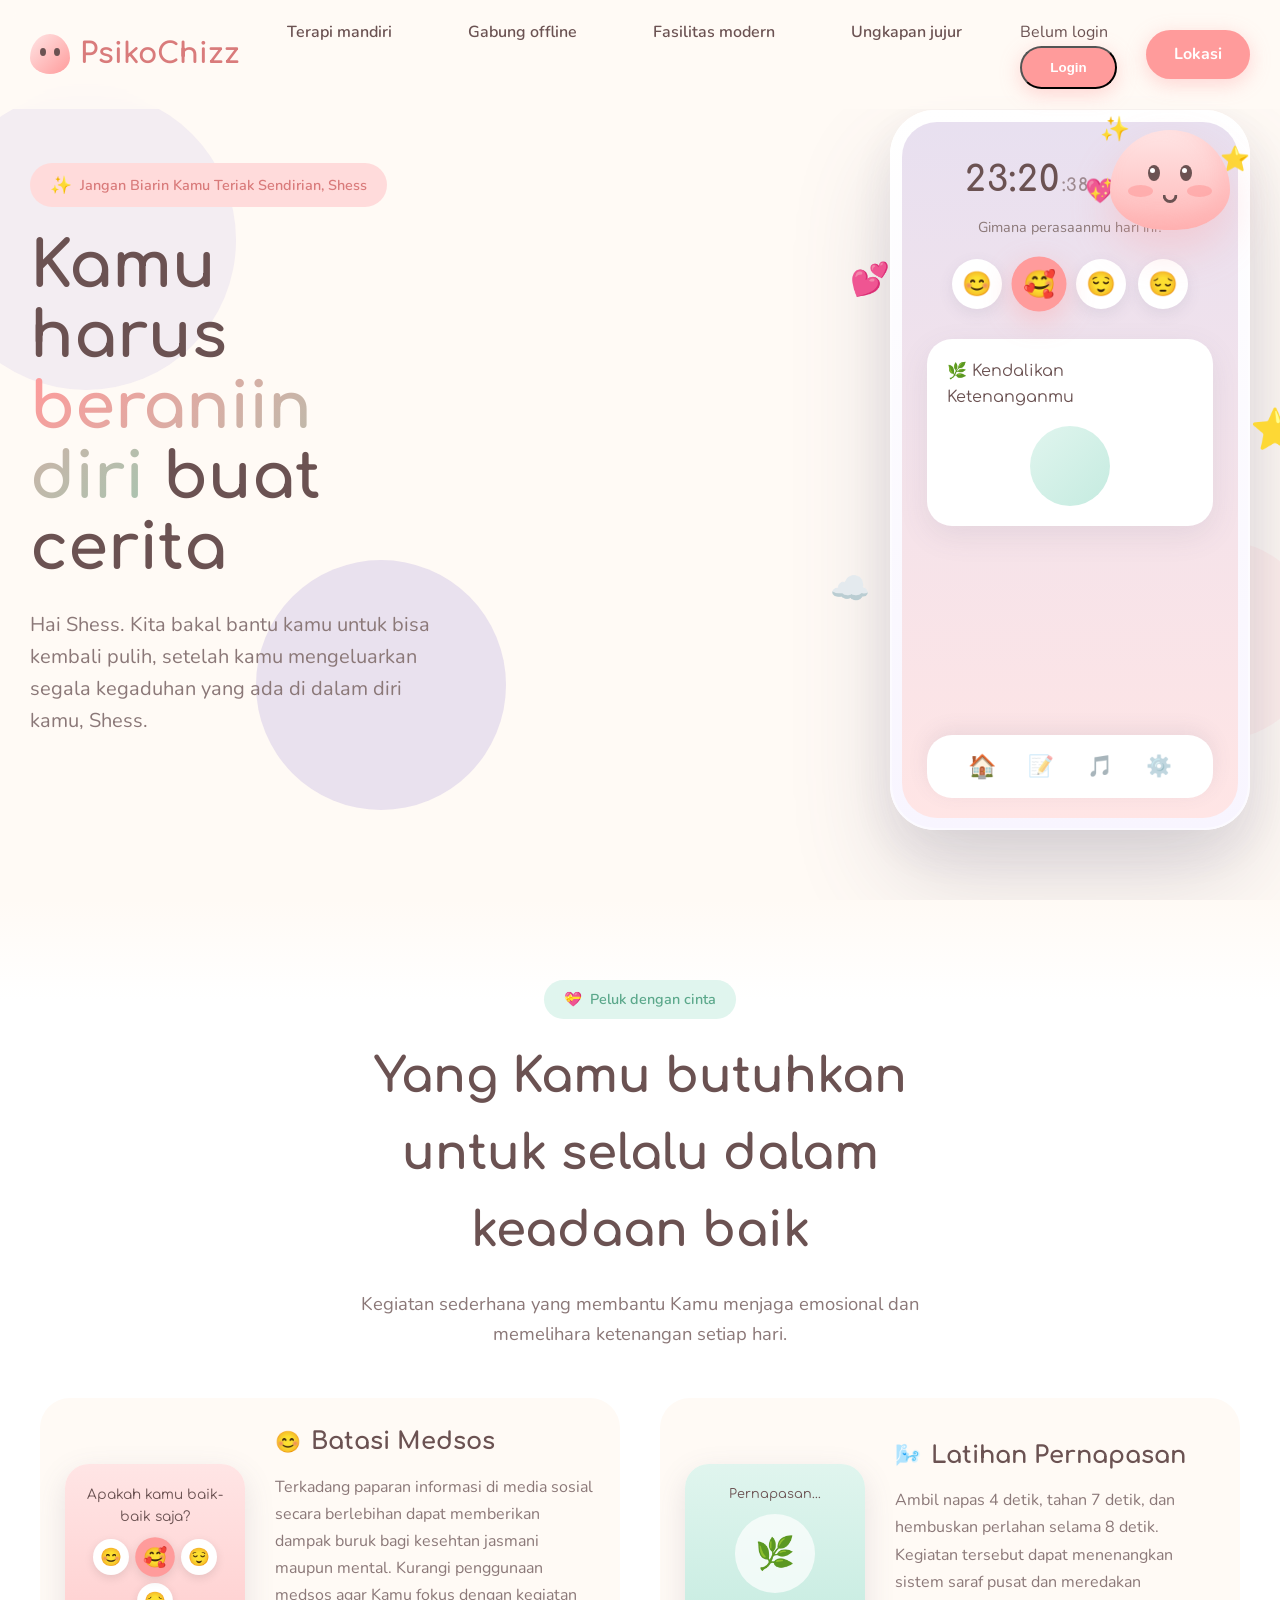
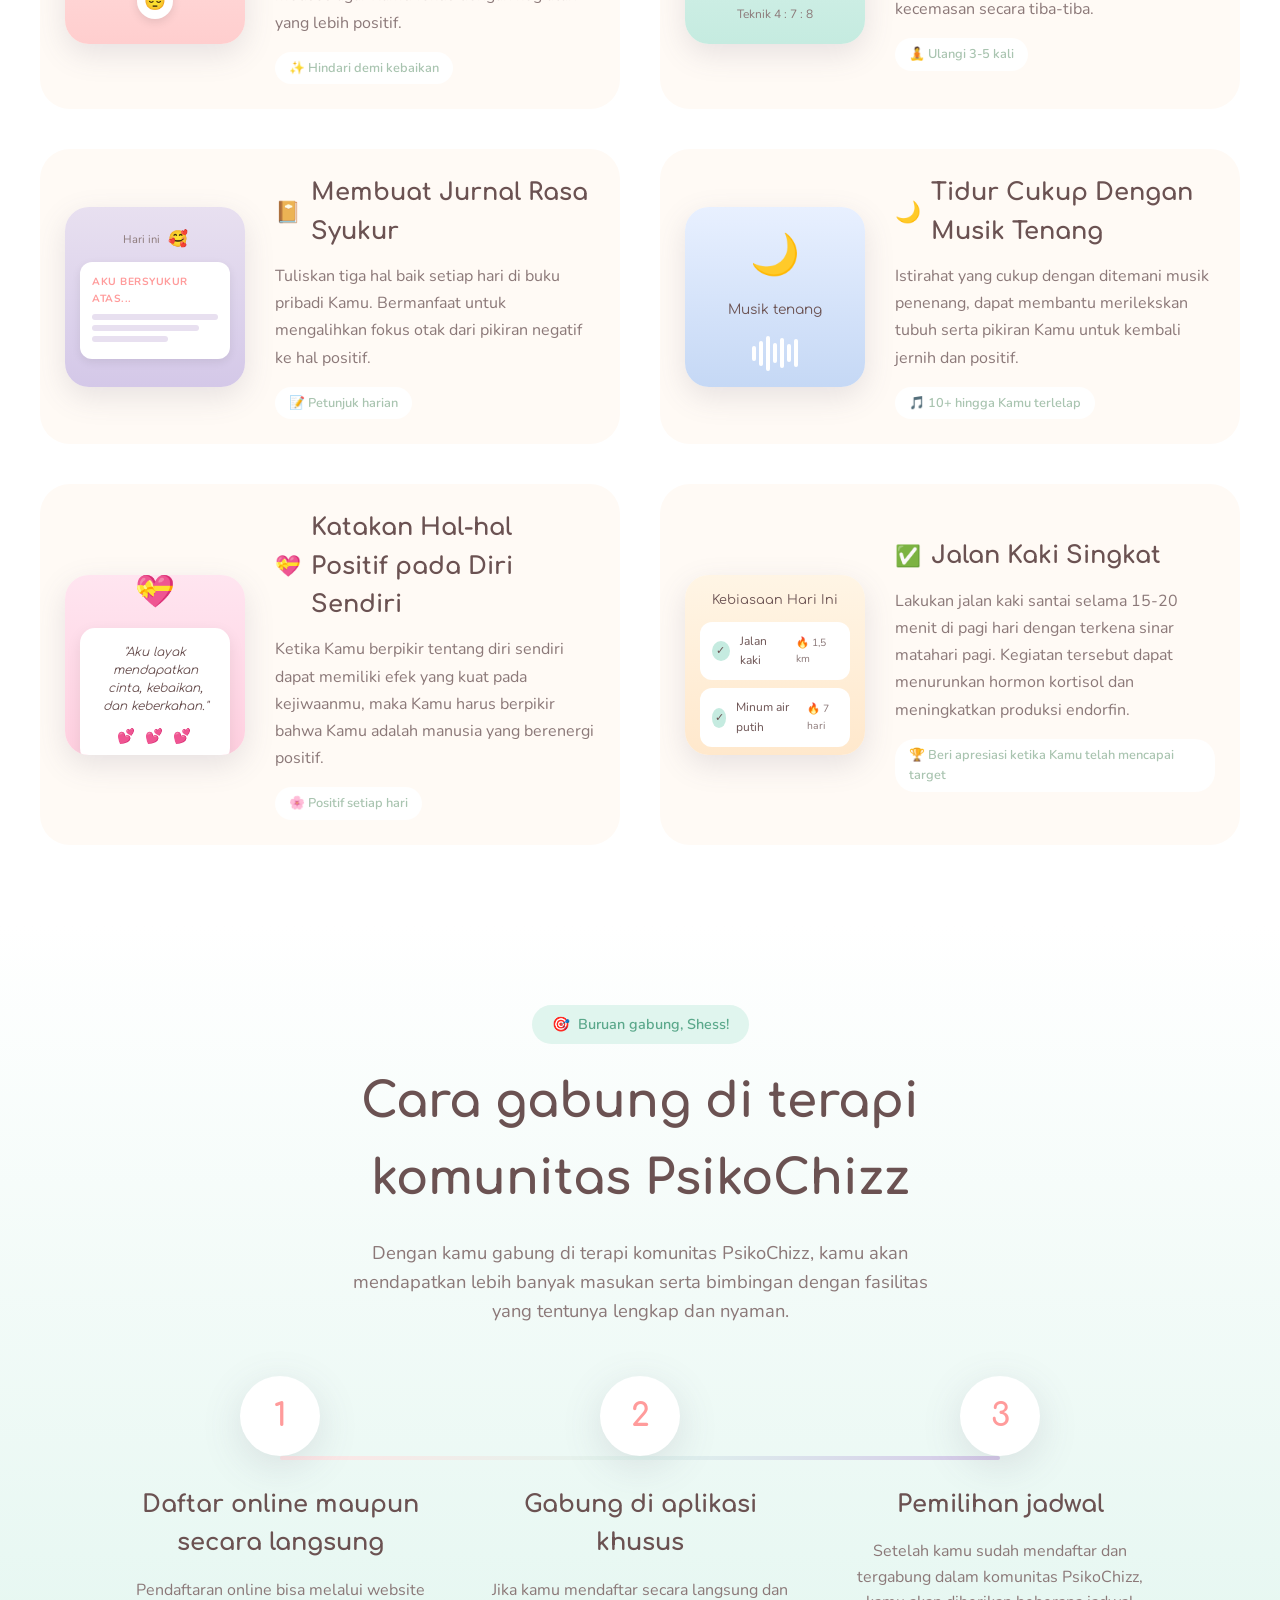
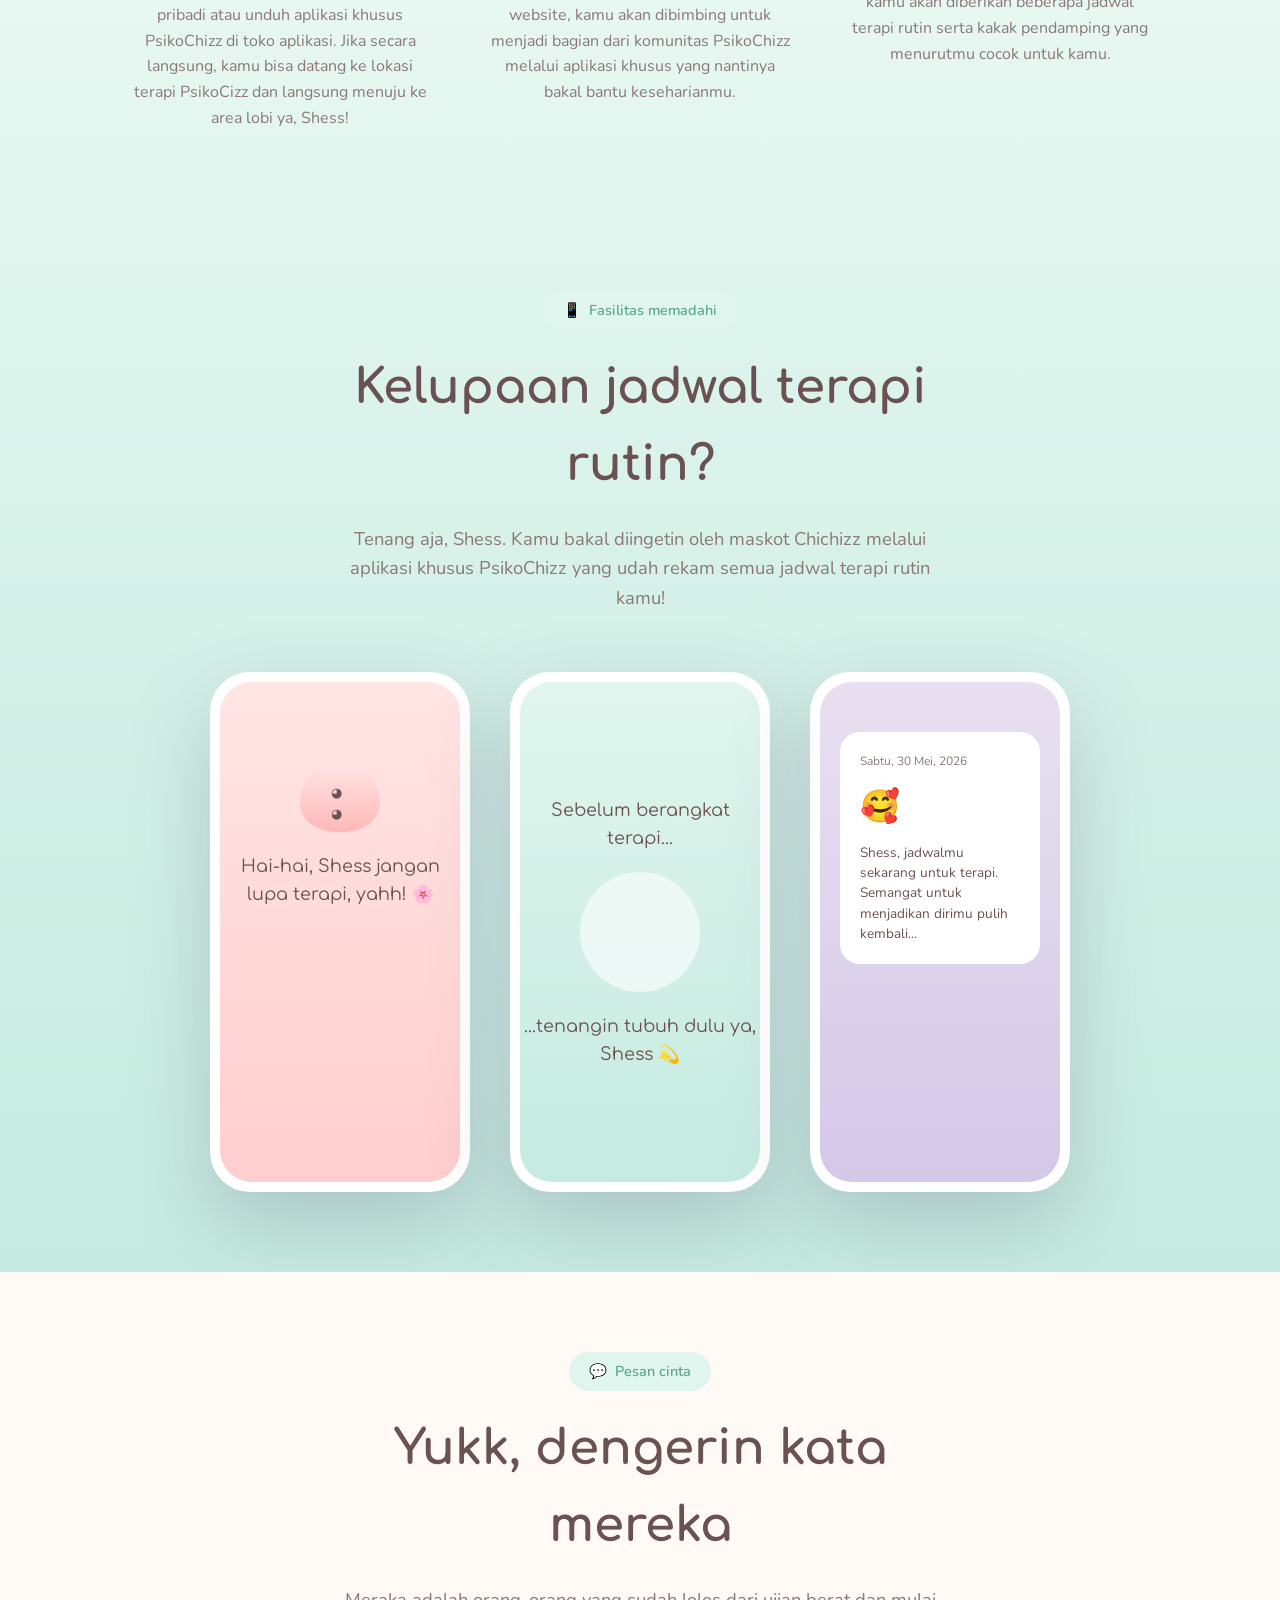
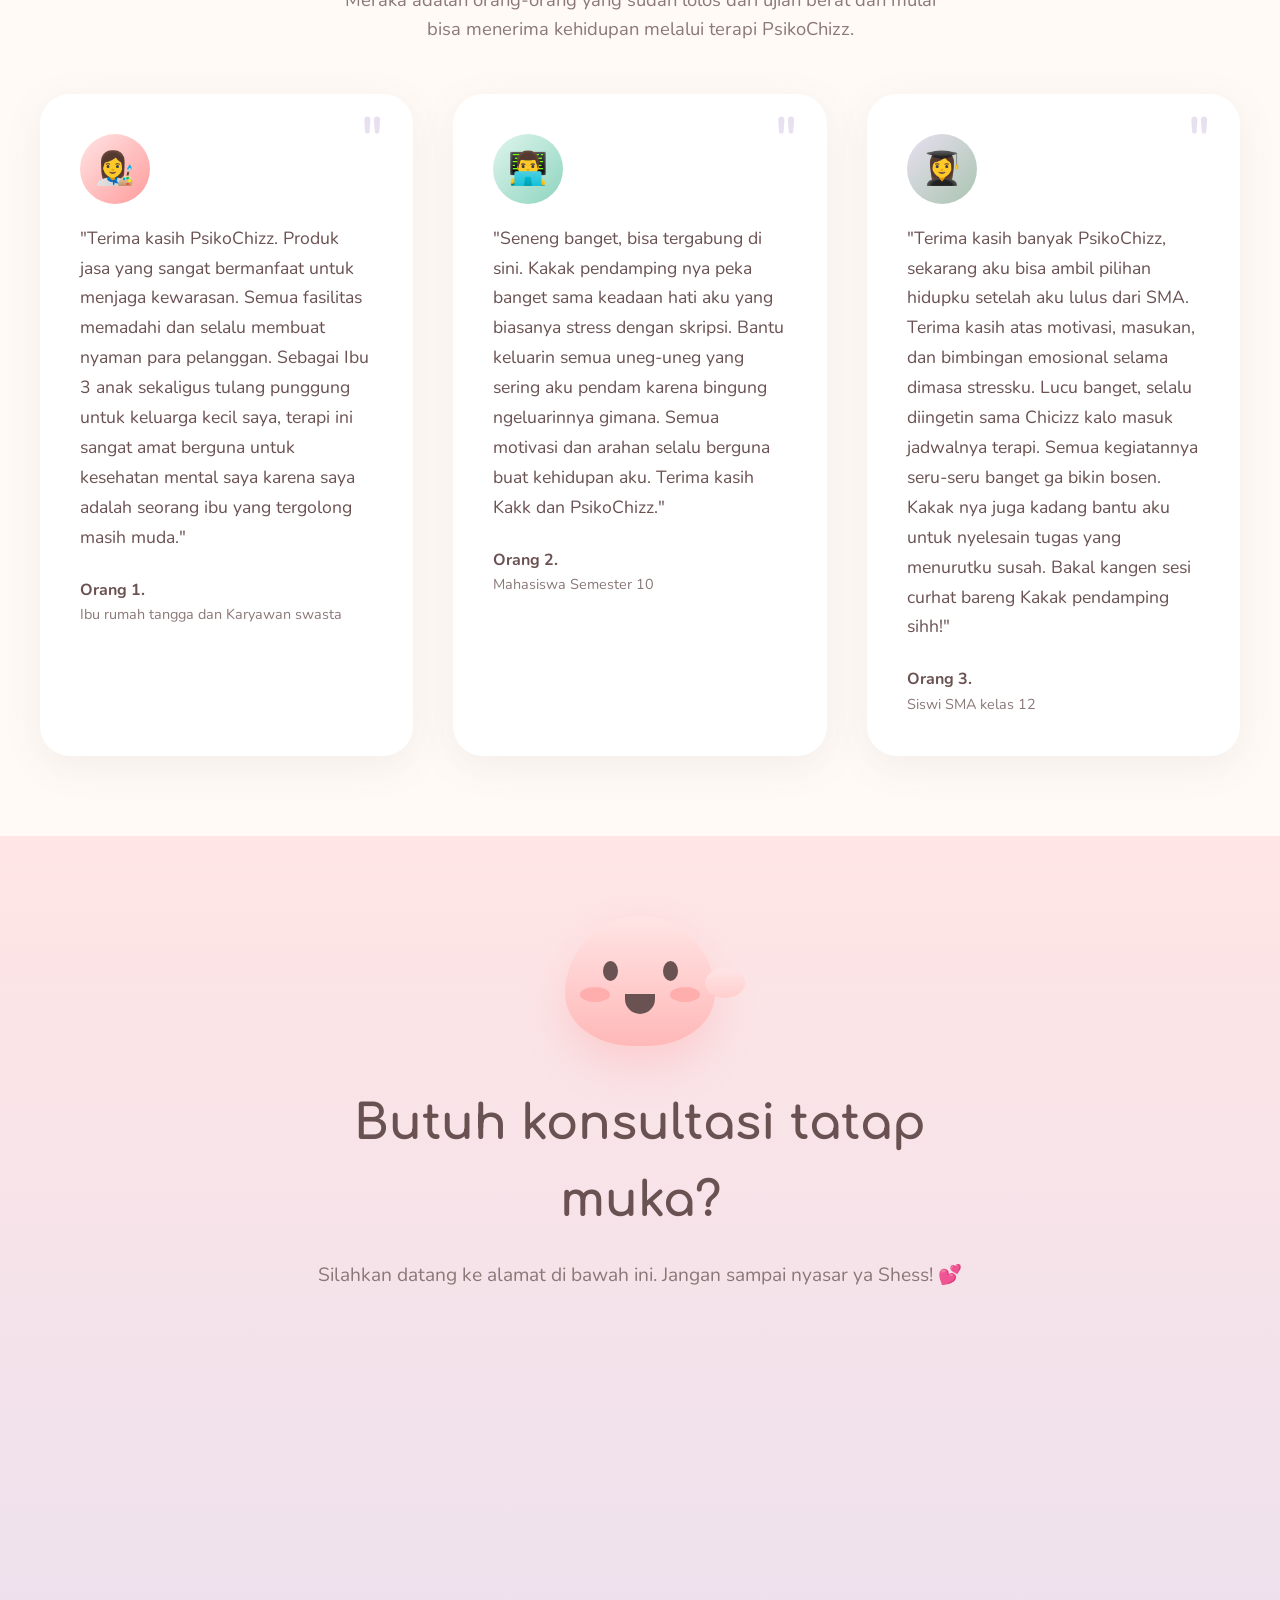
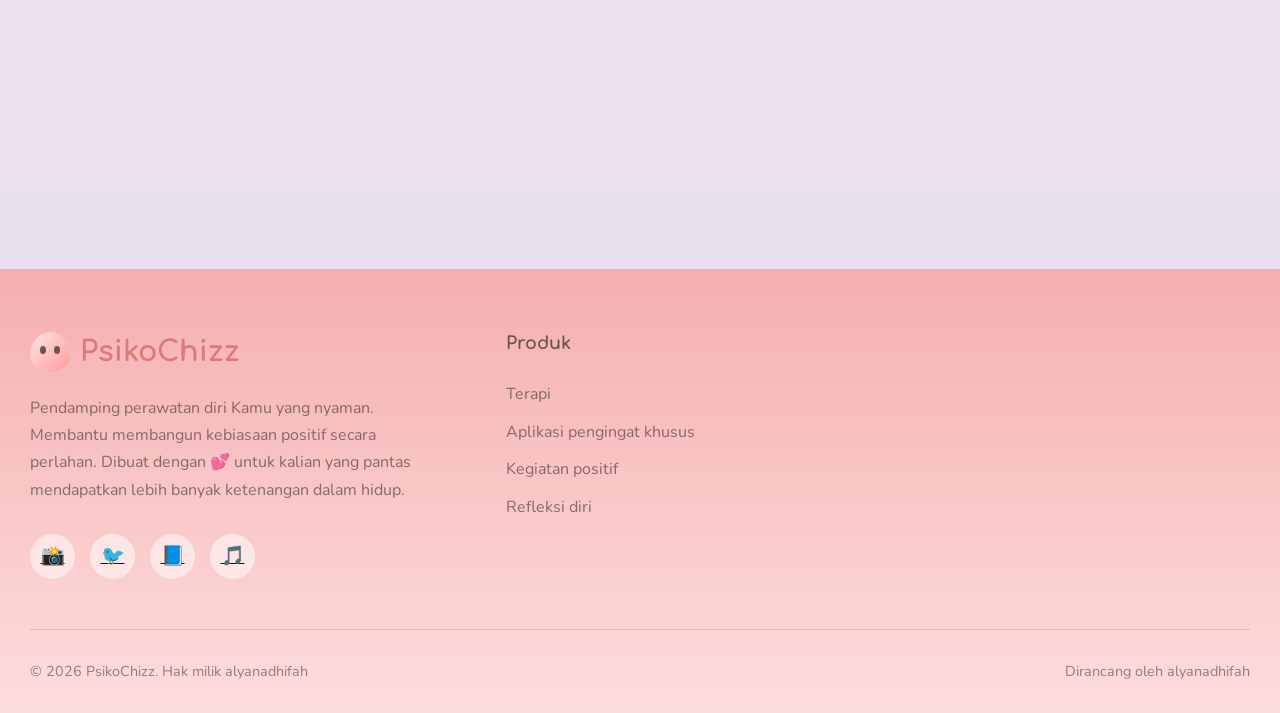
==== index.html @ 6734683c "Update index.html" ====
<!DOCTYPE html>
<html lang="id">
<head>
    <meta charset="UTF-8">
    <meta name="viewport" content="width=device-width, initial-scale=1.0">
    <title>PsikoChizz - Kontrol Stress Kamu Sekarang</title>
    <link rel="preconnect" href="https://fonts.googleapis.com">
    <link rel="preconnect" href="https://fonts.gstatic.com" crossorigin>
    <link href="https://fonts.googleapis.com/css2?family=Nunito:wght@400;600;700;800&family=Comfortaa:wght@500;700&display=swap" rel="stylesheet">
    <link rel="stylesheet" href="tooplate-mochi-space.css">
<!--

Tooplate 2159 Mochi Space

https://www.tooplate.com/view/2159-mochi-space

Free HTML CSS Template

-->
</head>
<body>
    <!-- Floating Background Shapes -->
    <div class="floating-shapes">
        <div class="shape shape-1"></div>
        <div class="shape shape-2"></div>
        <div class="shape shape-3"></div>
        <div class="shape shape-4"></div>
    </div>

    <!-- Navigation -->
    <nav id="navbar">
        <div class="nav-container">
            <a href="#" class="logo">
                <div class="logo-blob"></div>
                PsikoChizz
            </a>
            <ul class="nav-links">
                <li><a href="#features">Terapi mandiri</a></li>
                <li><a href="#how-it-works">Gabung offline</a></li>
                <li><a href="#preview">Fasilitas modern</a></li>
                <li><a href="#testimonials">Ungkapan jujur</a></li>
                <li>
                    <p id="userInfoDesktop">Belum login</p>
                    <div id="authAreaDesktop">
                        <button onclick="goLogin()" class="nav-cta">Login</button>
                    </div>
                </li>
            </ul>
            <a href="#download" class="nav-cta">Lokasi</a>
            <div class="mobile-menu-btn" id="mobileMenuBtn">
                <span></span>
                <span></span>
                <span></span>
            </div>
        </div>
    </nav>

    <!-- Mobile Menu Overlay -->
    <div class="mobile-menu-overlay" id="mobileOverlay"></div>

    <!-- Mobile Menu Panel -->
    <div class="mobile-menu" id="mobileMenu">
        <ul class="mobile-menu-links">
            <li><a href="#features">Terapi mandiri</a></li>
            <li><a href="#how-it-works">Gabung offline</a></li>
            <li><a href="#preview">Fasilitas modern</a></li>
            <li><a href="#testimonials">Ungkapan jujur</a></li>
            <li>
                <p id="userInfoMobile">Belum login</p>
                <div id="authAreaMobile">
                    <button onclick="goLogin()" class="nav-cta">Login</button>
                </div>
            </li>
        </ul>
        <a href="#download" class="mobile-menu-cta">Lokasi</a>
    </div>

    <!-- Hero Section -->
    <section class="hero">
        <div class="hero-content">
            <div class="hero-text">
                <div class="hero-badge">
                    <span class="sparkle">✨</span>
                    Jangan Biarin Kamu Teriak Sendirian, Shess
                </div>
                <h1>Kamu harus <span>beraniin diri</span> buat cerita</h1>
                <p>Hai Shess. Kita bakal bantu kamu untuk bisa kembali pulih, setelah kamu mengeluarkan segala kegaduhan yang ada di dalam diri kamu, Shess.</p>
                
                 </div>
            </div>
            <div class="hero-visual">
                <!-- Mochi Mascot -->
                <div class="mochi mochi-main">
                    <span class="mochi-sparkle">✨</span>
                    <span class="mochi-sparkle">⭐</span>
                    <span class="mochi-sparkle">💖</span>
                    <div class="mochi-body">
                        <div class="mochi-face">
                            <div class="mochi-eye"></div>
                            <div class="mochi-eye"></div>
                        </div>
                        <div class="mochi-blush left"></div>
                        <div class="mochi-blush right"></div>
                        <div class="mochi-mouth"></div>
                    </div>
                </div>

                <!-- Phone Mockup -->
                <div class="phone-mockup">
                    <div class="phone-screen">
                        <div class="phone-content">
                            <div class="phone-clock-wrapper">
                                <div class="phone-clock" id="phoneClock">
                                    <span class="clock-time">00:00</span><span class="clock-seconds">:00</span>
                                    <span class="clock-ampm"></span>
                                </div>
                                <button class="clock-toggle" id="clockToggle">24h</button>
                            </div>
                            <div class="phone-mood-label">Gimana perasaanmu hari ini?</div>
                            <div class="phone-moods">
                                <div class="mood-btn">😊</div>
                                <div class="mood-btn active">🥰</div>
                                <div class="mood-btn">😌</div>
                                <div class="mood-btn">😔</div>
                            </div>
                            <div class="phone-card">
                                <div class="phone-card-title">🌿 Kendalikan Ketenanganmu</div>
                                <div class="breathing-circle"></div>
                            </div>
                        </div>
                        <div class="phone-nav">
                            <div class="phone-nav-item active">🏠</div>
                            <div class="phone-nav-item">📝</div>
                            <div class="phone-nav-item">🎵</div>
                            <div class="phone-nav-item">⚙️</div>
                        </div>
                    </div>
                </div>

                <!-- Floating Elements -->
                <div class="float-element float-heart">💕</div>
                <div class="float-element float-star">⭐</div>
                <div class="float-element float-cloud">☁️</div>
            </div>
        </div>
    </section>

    <!-- Features Section -->
    <section class="features" id="features">
        <div class="section-header reveal">
            <div class="section-badge">
                <span>💝</span> Peluk dengan cinta
            </div>
            <h2>Yang Kamu butuhkan untuk selalu dalam keadaan baik</h2>
            <p>Kegiatan sederhana yang membantu Kamu menjaga emosional dan memelihara ketenangan setiap hari.</p>
        </div>
        <div class="features-grid">
            <div class="feature-card reveal">
                <div class="feature-image">
                    <div class="feature-image-inner">
                        <div class="feature-screenshot mood-screenshot">
                            <div class="mood-screenshot-title">Apakah kamu baik-baik saja?</div>
                            <div class="mood-screenshot-emojis">
                                <div class="mood-screenshot-emoji">😊</div>
                                <div class="mood-screenshot-emoji selected">🥰</div>
                                <div class="mood-screenshot-emoji">😌</div>
                                <div class="mood-screenshot-emoji">😔</div>
                            </div>
                            <div class="mood-screenshot-chart">
                                <div class="mood-bar" style="height: 60%;"></div>
                                <div class="mood-bar" style="height: 80%;"></div>
                                <div class="mood-bar" style="height: 45%;"></div>
                                <div class="mood-bar" style="height: 90%;"></div>
                                <div class="mood-bar" style="height: 70%;"></div>
                                <div class="mood-bar" style="height: 85%;"></div>
                                <div class="mood-bar" style="height: 95%;"></div>
                            </div>
                        </div>
                    </div>
                </div>
                <div class="feature-content">
                    <h3><span>😊</span> Batasi Medsos</h3>
                    <p>Terkadang paparan informasi di media sosial secara berlebihan dapat memberikan dampak buruk bagi kesehtan jasmani maupun mental. Kurangi penggunaan medsos agar Kamu fokus dengan kegiatan yang lebih positif.</p>
                    <span class="feature-tag">✨ Hindari demi kebaikan</span>
                </div>
            </div>
            <div class="feature-card reveal">
                <div class="feature-image">
                    <div class="feature-image-inner">
                        <div class="feature-screenshot breathing-screenshot">
                            <div class="breathing-screenshot-text">Pernapasan...</div>
                            <div class="breathing-screenshot-circle"></div>
                            <div class="breathing-screenshot-timer">Teknik 4 : 7 : 8</div>
                        </div>
                    </div>
                </div>
                <div class="feature-content">
                    <h3><span>🌬️</span> Latihan Pernapasan</h3>
                    <p>Ambil napas 4 detik, tahan 7 detik, dan hembuskan perlahan selama 8 detik. Kegiatan tersebut dapat menenangkan sistem saraf pusat dan meredakan kecemasan secara tiba-tiba.</p>
                    <span class="feature-tag">🧘 Ulangi 3-5 kali</span>
                </div>
            </div>
            <div class="feature-card reveal">
                <div class="feature-image">
                    <div class="feature-image-inner">
                        <div class="feature-screenshot journal-screenshot">
                            <div class="journal-screenshot-header">
                                <div class="journal-screenshot-date">Hari ini</div>
                                <div class="journal-screenshot-mood">🥰</div>
                            </div>
                            <div class="journal-screenshot-card">
                                <div class="journal-screenshot-label">Aku bersyukur atas...</div>
                                <div class="journal-screenshot-line"></div>
                                <div class="journal-screenshot-line"></div>
                                <div class="journal-screenshot-line"></div>
                            </div>
                        </div>
                    </div>
                </div>
                <div class="feature-content">
                    <h3><span>📔</span> Membuat Jurnal Rasa Syukur</h3>
                    <p>Tuliskan tiga hal baik setiap hari di buku pribadi Kamu. Bermanfaat untuk mengalihkan fokus otak dari pikiran negatif ke hal positif.</p>
                    <span class="feature-tag">📝 Petunjuk harian</span>
                </div>
            </div>
            <div class="feature-card reveal">
                <div class="feature-image">
                    <div class="feature-image-inner">
                        <div class="feature-screenshot sleep-screenshot">
                            <div class="sleep-screenshot-icon">🌙</div>
                            <div class="sleep-screenshot-title">Musik tenang</div>
                            <div class="sleep-screenshot-waves">
                                <div class="sleep-wave"></div>
                                <div class="sleep-wave"></div>
                                <div class="sleep-wave"></div>
                                <div class="sleep-wave"></div>
                                <div class="sleep-wave"></div>
                                <div class="sleep-wave"></div>
                                <div class="sleep-wave"></div>
                            </div>
                        </div>
                    </div>
                </div>
                <div class="feature-content">
                    <h3><span>🌙</span> Tidur Cukup Dengan Musik Tenang</h3>
                    <p>Istirahat yang cukup dengan ditemani musik penenang, dapat membantu merilekskan tubuh serta pikiran Kamu untuk kembali jernih dan positif.</p>
                    <span class="feature-tag">🎵 10+ hingga Kamu terlelap</span>
                </div>
            </div>
            <div class="feature-card reveal">
                <div class="feature-image">
                    <div class="feature-image-inner">
                        <div class="feature-screenshot affirmations-screenshot">
                            <div class="affirmations-icon">💝</div>
                            <div class="affirmations-card">
                                <div class="affirmations-text">"Aku layak mendapatkan cinta, kebaikan, dan keberkahan."</div>
                                <div class="affirmations-hearts">💕 💕 💕</div>
                            </div>
                        </div>
                    </div>
                </div>
                <div class="feature-content">
                    <h3><span>💝</span> Katakan Hal-hal Positif pada Diri Sendiri</h3>
                    <p>Ketika Kamu berpikir tentang diri sendiri dapat memiliki efek yang kuat pada kejiwaanmu, maka Kamu harus berpikir bahwa Kamu adalah manusia yang berenergi positif.</p>
                    <span class="feature-tag">🌸 Positif setiap hari</span>
                </div>
            </div>
            <div class="feature-card reveal">
                <div class="feature-image">
                    <div class="feature-image-inner">
                        <div class="feature-screenshot habits-screenshot">
                            <div class="habits-title">Kebiasaan Hari Ini</div>
                            <div class="habits-list">
                                <div class="habit-item">
                                    <div class="habit-check done">✓</div>
                                    <span>Jalan kaki</span>
                                    <span class="habit-streak">🔥 1,5 km</span>
                                </div>
                                <div class="habit-item">
                                    <div class="habit-check done">✓</div>
                                    <span>Minum air putih</span>
                                    <span class="habit-streak">🔥 7 hari</span>
                                </div>
                                <div class="habit-item">
                                    <div class="habit-check pending">○</div>
                                    <span>Baca buku 10 menit</span>
                                    <span class="habit-streak">🔥 3 hari</span>
                                </div>
                            </div>
                        </div>
                    </div>
                </div>
                <div class="feature-content">
                    <h3><span>✅</span> Jalan Kaki Singkat</h3>
                    <p>Lakukan jalan kaki santai selama 15-20 menit di pagi hari dengan terkena sinar matahari pagi. Kegiatan tersebut dapat menurunkan hormon kortisol dan meningkatkan produksi endorfin.</p>
                    <span class="feature-tag">🏆 Beri apresiasi ketika Kamu telah mencapai target</span>
                </div>
            </div>
        </div>
    </section>

    <!-- How It Works -->
    <section class="how-it-works" id="how-it-works">
        <div class="section-header reveal">
            <div class="section-badge">
                <span>🎯</span> Buruan gabung, Shess!
            </div>
            <h2>Cara gabung di terapi komunitas PsikoChizz</h2>
            <p>Dengan kamu gabung di terapi komunitas PsikoChizz, kamu akan mendapatkan lebih banyak masukan serta bimbingan dengan fasilitas yang tentunya lengkap dan nyaman.</p>
        </div>
        <div class="steps">
            <div class="step reveal">
                <div class="step-number">1</div>
                <h3>Daftar online maupun secara langsung</h3>
                <p>Pendaftaran online bisa melalui website pribadi atau unduh aplikasi khusus PsikoChizz di toko aplikasi. Jika secara langsung, kamu bisa datang ke lokasi terapi PsikoCizz dan langsung menuju ke area lobi ya, Shess!</p>
            </div>
            <div class="step reveal">
                <div class="step-number">2</div>
                <h3>Gabung di aplikasi khusus</h3>
                <p>Jika kamu mendaftar secara langsung dan website, kamu akan dibimbing untuk menjadi bagian dari komunitas PsikoChizz melalui aplikasi khusus yang nantinya bakal bantu keseharianmu.</p>
            </div>
            <div class="step reveal">
                <div class="step-number">3</div>
                <h3>Pemilihan jadwal</h3>
                <p>Setelah kamu sudah mendaftar dan tergabung dalam komunitas PsikoChizz, kamu akan diberikan beberapa jadwal terapi rutin serta kakak pendamping yang menurutmu cocok untuk kamu.</p>
            </div>
        </div>
    </section>

    <!-- App Preview -->
    <section class="app-preview" id="preview">
        <div class="section-header reveal">
            <div class="section-badge">
                <span>📱</span> Fasilitas memadahi
            </div>
            <h2>Kelupaan jadwal terapi rutin?</h2>
            <p>Tenang aja, Shess. Kamu bakal diingetin oleh maskot Chichizz melalui aplikasi khusus PsikoChizz yang udah rekam semua jadwal terapi rutin kamu!</p>
        </div>
        <div class="preview-screens">
            <div class="preview-phone reveal">
                <div class="preview-screen preview-screen-1">
                    <div class="preview-mini-mochi"></div>
                    <div class="preview-text">Hai-hai, Shess jangan lupa terapi, yahh! 🌸</div>
                </div>
            </div>
            <div class="preview-phone reveal">
                <div class="preview-screen preview-screen-2">
                    <div class="preview-text">Sebelum berangkat terapi...</div>
                    <div class="preview-breath-circle"></div>
                    <div class="preview-text">...tenangin tubuh dulu ya, Shess 💫</div>
                </div>
            </div>
            <div class="preview-phone reveal">
                <div class="preview-screen preview-screen-3">
                    <div class="preview-journal">
                        <div class="preview-journal-date">Sabtu, 30 Mei, 2026</div>
                        <div class="preview-journal-mood">🥰</div>
                        <div class="preview-journal-text">Shess, jadwalmu sekarang untuk terapi. Semangat untuk menjadikan dirimu pulih kembali...</div>
                    </div>
                </div>
            </div>
        </div>
    </section>

    <!-- Testimonials -->
    <section class="testimonials" id="testimonials">
        <div class="section-header reveal">
            <div class="section-badge">
                <span>💬</span> Pesan cinta
            </div>
            <h2>Yukk, dengerin kata mereka</h2>
            <p>Meraka adalah orang-orang yang sudah lolos dari ujian berat dan mulai bisa menerima kehidupan melalui terapi PsikoChizz.</p>
        </div>
        <div class="testimonials-grid">
            <div class="testimonial-card reveal">
                <div class="testimonial-avatar">👩‍🎨</div>
                <p class="testimonial-text">"Terima kasih PsikoChizz. Produk jasa yang sangat bermanfaat untuk menjaga kewarasan. Semua fasilitas memadahi dan selalu membuat nyaman para pelanggan. Sebagai Ibu 3 anak sekaligus tulang punggung untuk keluarga kecil saya, terapi ini sangat amat berguna untuk kesehatan mental saya karena saya adalah seorang ibu yang tergolong masih muda."</p>
                <div class="testimonial-author">Orang 1.</div>
                <div class="testimonial-role">Ibu rumah tangga dan Karyawan swasta</div>
            </div>
            <div class="testimonial-card reveal">
                <div class="testimonial-avatar">👨‍💻</div>
                <p class="testimonial-text">"Seneng banget, bisa tergabung di sini. Kakak pendamping nya peka banget sama keadaan hati aku yang biasanya stress dengan skripsi. Bantu keluarin semua uneg-uneg yang sering aku pendam karena bingung ngeluarinnya gimana. Semua motivasi dan arahan selalu berguna buat kehidupan aku. Terima kasih Kakk dan PsikoChizz."</p>
                <div class="testimonial-author">Orang 2.</div>
                <div class="testimonial-role">Mahasiswa Semester 10</div>
            </div>
            <div class="testimonial-card reveal">
                <div class="testimonial-avatar">👩‍🎓</div>
                <p class="testimonial-text">"Terima kasih banyak PsikoChizz, sekarang aku bisa ambil pilihan hidupku setelah aku lulus dari SMA. Terima kasih atas motivasi, masukan, dan bimbingan emosional selama dimasa stressku. Lucu banget, selalu diingetin sama Chicizz kalo masuk jadwalnya terapi. Semua kegiatannya seru-seru banget ga bikin bosen. Kakak nya juga kadang bantu aku untuk nyelesain tugas yang menurutku susah. Bakal kangen sesi curhat bareng Kakak pendamping sihh!"</p>
                <div class="testimonial-author">Orang 3.</div>
                <div class="testimonial-role">Siswi SMA kelas 12</div>
            </div>
        </div>
    </section>

    <!-- Download CTA -->
    <section class="download-cta" id="download">
        <div class="cta-content reveal">
            <div class="cta-mochi">
                <div class="cta-mochi-mouth"></div>
                <div class="cta-mochi-blush left"></div>
                <div class="cta-mochi-blush right"></div>
                <div class="cta-mochi-hand"></div>
            </div>
            <h2>Butuh konsultasi tatap muka?</h2>
            <p>Silahkan datang ke alamat di bawah ini. Jangan sampai nyasar ya Shess! 💕</p>
            <iframe src="https://www.google.com/maps/embed?pb=!1m18!1m12!1m3!1d1824.8344256056785!2d110.39566038300907!3d-7.800445038938134!2m3!1f0!2f0!3f0!3m2!1i1024!2i768!4f13.1!3m3!1m2!1s0x2e7a57669d43fe55%3A0x75fae1bb400d4da5!2sSMA%20Negeri%208%20Yogyakarta!5e0!3m2!1sen!2sid!4v1779686263954!5m2!1sen!2sid" width="600" height="450" style="border:0;" allowfullscreen="" loading="lazy" referrerpolicy="no-referrer-when-downgrade"></iframe>
                    </div>
                </a>
            </div>
        </div>
    </section>

    <!-- Footer -->
    <footer>
        <div class="footer-wrapper">
            <div class="footer-content">
                <div class="footer-brand">
                    <a href="#" class="logo">
                        <div class="logo-blob"></div>
                        PsikoChizz
                    </a>
                    <p>Pendamping perawatan diri Kamu yang nyaman. Membantu membangun kebiasaan positif secara perlahan. Dibuat dengan 💕 untuk kalian yang pantas mendapatkan lebih banyak ketenangan dalam hidup.</p>
                    <div class="footer-social">
                        <a href="#" class="social-icon">📸</a>
                        <a href="#" class="social-icon">🐦</a>
                        <a href="#" class="social-icon">📘</a>
                        <a href="#" class="social-icon">🎵</a>
                    </div>
                </div>
                <div class="footer-column">
                    <h4>Produk</h4>
                    <ul>
                        <li><a href="#">Terapi</a></li>
                        <li><a href="#">Aplikasi pengingat khusus</a></li>
                        <li><a href="#">Kegiatan positif</a></li>
                        <li><a href="#">Refleksi diri</a></li>
                    </ul>
                </div>
                
            </div>
            <div class="footer-bottom">
                <p>&copy; 2026 PsikoChizz. Hak milik alyanadhifah</p>
                <p>Dirancang oleh <a href="https://www.tooplate.com" rel="nofollow" target="_blank">alyanadhifah</a></p>
            </div>
        </div>
    </footer>
    <script src="tooplate-mochi-script.js"></script>
      <script src="login/js/welcome.js"></script>
      <script src="js/register.js"></script>
</body>
</html>
---- tooplate-mochi-space.css ----
/*

Tooplate 2159 Mochi Space

https://www.tooplate.com/view/2159-mochi-space

*/

:root {
    --lavender: #E8E0F0;
    --lavender-deep: #D4C8E8;
    --peachy: #FFE5E5;
    --peachy-deep: #FFCECE;
    --mint: #E0F5EE;
    --mint-deep: #C5EBE0;
    --cream: #FFFAF5;
    --coral: #FF9B9B;
    --coral-hover: #FF8585;
    --sage: #A9C4B0;
    --text-dark: #6B5252;
    --text-light: #8B7878;
    --white: #FFFFFF;
}

* {
    margin: 0;
    padding: 0;
    box-sizing: border-box;
}

html {
    scroll-behavior: smooth;
}

body {
    font-family: 'Nunito', sans-serif;
    background: var(--cream);
    color: var(--text-dark);
    overflow-x: hidden;
    line-height: 1.6;
}

h1, h2, h3, .logo {
    font-family: 'Comfortaa', cursive;
}

/* Floating Background Shapes */
.floating-shapes {
    position: fixed;
    top: 0;
    left: 0;
    width: 100%;
    height: 100%;
    pointer-events: none;
    z-index: -1;
    overflow: hidden;
}

.shape {
    position: absolute;
    border-radius: 50%;
    opacity: 0.5;
    animation: floatShape 20s ease-in-out infinite;
}

.shape-1 {
    width: 300px;
    height: 300px;
    background: var(--lavender);
    top: 10%;
    left: -5%;
    animation-delay: 0s;
}

.shape-2 {
    width: 200px;
    height: 200px;
    background: var(--peachy);
    top: 60%;
    right: -3%;
    animation-delay: -5s;
}

.shape-3 {
    width: 150px;
    height: 150px;
    background: var(--mint);
    top: 30%;
    right: 10%;
    animation-delay: -10s;
}

.shape-4 {
    width: 250px;
    height: 250px;
    background: var(--lavender-deep);
    bottom: 10%;
    left: 20%;
    animation-delay: -15s;
}

@keyframes floatShape {
    0%, 100% { transform: translate(0, 0) rotate(0deg) scale(1); }
    25% { transform: translate(20px, -30px) rotate(5deg) scale(1.05); }
    50% { transform: translate(-10px, 20px) rotate(-5deg) scale(0.95); }
    75% { transform: translate(30px, 10px) rotate(3deg) scale(1.02); }
}

/* Navigation */
nav {
    position: fixed;
    top: 0;
    left: 0;
    width: 100%;
    padding: 20px 30px;
    z-index: 1000;
    background: rgba(255, 250, 245, 0.8);
    backdrop-filter: blur(10px);
    transition: all 0.3s ease;
}

nav.scrolled {
    padding: 15px 30px;
    box-shadow: 0 5px 30px rgba(107, 82, 82, 0.1);
}

.nav-container {
    max-width: 1400px;
    margin: 0 auto;
    display: flex;
    justify-content: space-between;
    align-items: center;
}

.logo {
    font-size: 1.8rem;
    font-weight: 700;
    color: #D97B7B;
    display: flex;
    align-items: center;
    gap: 10px;
    text-decoration: none;
    transition: opacity 0.3s ease;
}

.logo:hover {
    opacity: 0.8;
}

.logo-blob {
    width: 40px;
    height: 40px;
    background: linear-gradient(135deg, var(--peachy) 0%, var(--coral) 100%);
    border-radius: 50% 50% 50% 50% / 60% 60% 40% 40%;
    position: relative;
    animation: blobPulse 3s ease-in-out infinite;
}

.logo-blob::before,
.logo-blob::after {
    content: '';
    position: absolute;
    background: var(--text-dark);
    border-radius: 50%;
}

.logo-blob::before {
    width: 6px;
    height: 8px;
    top: 35%;
    left: 25%;
}

.logo-blob::after {
    width: 6px;
    height: 8px;
    top: 35%;
    right: 25%;
}

@keyframes blobPulse {
    0%, 100% { transform: scale(1); }
    50% { transform: scale(1.05); }
}

.nav-links {
    display: flex;
    gap: 40px;
    list-style: none;
}

.nav-links a {
    text-decoration: none;
    color: var(--text-dark);
    font-weight: 600;
    transition: all 0.3s ease;
    padding: 8px 18px;
    border-radius: 50px;
}

.nav-links a:hover {
    color: var(--coral);
    background: rgba(255, 155, 155, 0.15);
}

.nav-cta {
    background: var(--coral);
    color: var(--white);
    padding: 12px 28px;
    border-radius: 50px;
    text-decoration: none;
    font-weight: 700;
    transition: all 0.3s ease;
    box-shadow: 0 5px 20px rgba(255, 155, 155, 0.4);
}

.nav-cta:hover {
    background: var(--coral-hover);
    transform: translateY(-2px);
    box-shadow: 0 8px 25px rgba(255, 155, 155, 0.5);
}

/* Hero Section */
.hero {
    min-height: 100vh;
    display: flex;
    align-items: center;
    padding: 100px 30px 60px;
    position: relative;
}

.hero-content {
    display: grid;
    grid-template-columns: 1fr 1fr;
    gap: 60px;
    align-items: center;
    max-width: 1400px;
    margin: 0 auto;
    width: 100%;
}

.hero-text {
    animation: fadeInUp 1s ease;
}

.hero-badge {
    display: inline-flex;
    align-items: center;
    gap: 8px;
    background: #FFDBDB;
    padding: 8px 20px;
    border-radius: 50px;
    font-size: 0.9rem;
    font-weight: 600;
    color: #D97B7B;
    margin-bottom: 25px;
}

.hero-badge .sparkle {
    font-size: 1.1rem;
}

.hero h1 {
    font-size: 4rem;
    line-height: 1.1;
    margin-bottom: 25px;
    color: var(--text-dark);
}

.hero h1 span {
    background: linear-gradient(135deg, var(--coral) 0%, var(--sage) 100%);
    -webkit-background-clip: text;
    -webkit-text-fill-color: transparent;
    background-clip: text;
}

.hero p {
    font-size: 1.25rem;
    color: var(--text-light);
    margin-bottom: 40px;
    max-width: 500px;
}

.hero-buttons {
    display: flex;
    gap: 20px;
    flex-wrap: wrap;
}

.btn {
    padding: 16px 36px;
    border-radius: 50px;
    font-family: 'Nunito', sans-serif;
    font-size: 1rem;
    font-weight: 700;
    cursor: pointer;
    transition: all 0.3s ease;
    text-decoration: none;
    display: inline-flex;
    align-items: center;
    gap: 10px;
    border: none;
}

.btn-primary {
    background: var(--coral);
    color: var(--white);
    box-shadow: 0 8px 30px rgba(255, 155, 155, 0.4);
}

.btn-primary:hover {
    background: var(--coral-hover);
    transform: translateY(-3px) scale(1.02);
    box-shadow: 0 12px 35px rgba(255, 155, 155, 0.5);
}

.btn-primary:active {
    transform: translateY(-1px) scale(0.98);
}

.btn-secondary {
    background: var(--white);
    color: var(--text-dark);
    border: 2px solid var(--lavender-deep);
}

.btn-secondary:hover {
    background: var(--lavender);
    border-color: var(--lavender);
    transform: translateY(-3px);
}

.hero-visual {
    position: relative;
    display: flex;
    justify-content: center;
    align-items: center;
    animation: fadeInRight 1s ease;
}

/* Mascot - Mochi the Blob */
.mochi {
    position: absolute;
    z-index: 10;
}

.mochi-main {
    top: 20px;
    right: 20px;
    animation: mochiFloat 4s ease-in-out infinite;
}

.mochi-body {
    width: 120px;
    height: 100px;
    background: linear-gradient(180deg, #FFE5E5 0%, #FFCECE 50%, #FFB8B8 100%);
    border-radius: 50% 50% 45% 45% / 60% 60% 40% 40%;
    position: relative;
    box-shadow: 
        inset -10px -10px 20px rgba(255, 155, 155, 0.3),
        0 20px 40px rgba(255, 155, 155, 0.3);
    cursor: pointer;
    transition: transform 0.3s ease;
}

.mochi-body:hover {
    transform: scale(1.1) rotate(5deg);
}

.mochi-face {
    position: absolute;
    top: 35%;
    left: 50%;
    transform: translateX(-50%);
    display: flex;
    gap: 20px;
}

.mochi-eye {
    width: 12px;
    height: 16px;
    background: var(--text-dark);
    border-radius: 50%;
    position: relative;
    animation: blink 4s ease-in-out infinite;
}

.mochi-eye::after {
    content: '';
    position: absolute;
    width: 5px;
    height: 5px;
    background: white;
    border-radius: 50%;
    top: 3px;
    left: 2px;
}

@keyframes blink {
    0%, 45%, 55%, 100% { transform: scaleY(1); }
    50% { transform: scaleY(0.1); }
}

.mochi-blush {
    position: absolute;
    width: 25px;
    height: 12px;
    background: rgba(255, 155, 155, 0.6);
    border-radius: 50%;
    top: 55%;
}

.mochi-blush.left {
    left: 15%;
}

.mochi-blush.right {
    right: 15%;
}

.mochi-mouth {
    position: absolute;
    top: 65%;
    left: 50%;
    transform: translateX(-50%);
    width: 15px;
    height: 8px;
    border: 3px solid var(--text-dark);
    border-top: none;
    border-radius: 0 0 15px 15px;
}

.mochi-sparkle {
    position: absolute;
    font-size: 1.5rem;
    animation: sparkleFloat 2s ease-in-out infinite;
}

.mochi-sparkle:nth-child(1) {
    top: -20px;
    left: -10px;
    animation-delay: 0s;
}

.mochi-sparkle:nth-child(2) {
    top: 10px;
    right: -20px;
    animation-delay: 0.5s;
}

.mochi-sparkle:nth-child(3) {
    bottom: 20px;
    left: -25px;
    animation-delay: 1s;
}

@keyframes sparkleFloat {
    0%, 100% { opacity: 1; transform: scale(1) rotate(0deg); }
    50% { opacity: 0.6; transform: scale(0.8) rotate(180deg); }
}

@keyframes mochiFloat {
    0%, 100% { transform: translateY(0) rotate(-5deg); }
    50% { transform: translateY(-20px) rotate(5deg); }
}

/* Phone Mockup */
.phone-mockup {
    width: 360px;
    height: 720px;
    background: linear-gradient(180deg, #FFFFFF 0%, #F8F5FF 100%);
    border-radius: 45px;
    padding: 12px;
    box-shadow: 
        0 50px 100px rgba(93, 84, 117, 0.2),
        0 20px 50px rgba(93, 84, 117, 0.1),
        inset 0 0 0 2px rgba(255, 255, 255, 0.5);
    position: relative;
}

.phone-screen {
    width: 100%;
    height: 100%;
    background: linear-gradient(180deg, var(--lavender) 0%, var(--peachy) 100%);
    border-radius: 35px;
    overflow: hidden;
    position: relative;
}

.phone-content {
    padding: 30px 25px 25px;
    text-align: center;
}

.phone-clock-wrapper {
    display: flex;
    align-items: center;
    justify-content: center;
    gap: 8px;
    margin-bottom: 8px;
}

.phone-clock {
    font-family: 'Comfortaa', cursive;
    font-weight: 700;
    color: var(--text-dark);
    letter-spacing: 1px;
    display: flex;
    align-items: baseline;
}

.clock-time {
    font-size: 2.2rem;
    min-width: 100px;
    text-align: center;
}

.clock-seconds {
    font-size: 1.1rem;
    opacity: 0.6;
    min-width: 35px;
    text-align: left;
}

.clock-ampm {
    font-size: 0.9rem;
    margin-left: 4px;
    opacity: 0.7;
    min-width: 28px;
}

.clock-toggle {
    background: var(--white);
    border: none;
    padding: 4px 10px;
    border-radius: 20px;
    font-family: 'Nunito', sans-serif;
    font-size: 0.7rem;
    font-weight: 700;
    color: var(--text-light);
    cursor: pointer;
    transition: all 0.3s ease;
    box-shadow: 0 2px 8px rgba(0,0,0,0.1);
}

.clock-toggle:hover {
    background: var(--coral);
    color: var(--white);
}

.phone-greeting {
    font-family: 'Comfortaa', cursive;
    font-size: 1.4rem;
    color: var(--text-dark);
    margin-bottom: 10px;
}

.phone-mood-label {
    font-size: 0.9rem;
    color: var(--text-light);
    margin-bottom: 20px;
}

.phone-moods {
    display: flex;
    justify-content: center;
    gap: 12px;
    margin-bottom: 30px;
    flex-wrap: wrap;
}

.mood-btn {
    width: 50px;
    height: 50px;
    min-width: 50px;
    min-height: 50px;
    aspect-ratio: 1;
    background: var(--white);
    border-radius: 50%;
    display: flex;
    align-items: center;
    justify-content: center;
    font-size: 1.5rem;
    box-shadow: 0 5px 15px rgba(93, 84, 117, 0.1);
    transition: all 0.3s ease;
    cursor: pointer;
    flex-shrink: 0;
}

.mood-btn:hover {
    transform: scale(1.15);
}

.mood-btn.active {
    background: var(--coral);
    transform: scale(1.1);
    box-shadow: 0 8px 25px rgba(255, 155, 155, 0.4);
}

.phone-card {
    background: var(--white);
    border-radius: 25px;
    padding: 20px;
    text-align: left;
    box-shadow: 0 10px 30px rgba(93, 84, 117, 0.1);
}

.phone-card-title {
    font-family: 'Comfortaa', cursive;
    font-size: 1rem;
    color: var(--text-dark);
    margin-bottom: 15px;
    display: flex;
    align-items: center;
    gap: 8px;
}

.breathing-circle {
    width: 80px;
    height: 80px;
    background: linear-gradient(135deg, var(--mint) 0%, var(--mint-deep) 100%);
    border-radius: 50%;
    margin: 0 auto;
    animation: breathe 4s ease-in-out infinite;
}

@keyframes breathe {
    0%, 100% { transform: scale(0.8); opacity: 0.7; }
    50% { transform: scale(1.2); opacity: 1; }
}

.phone-nav {
    position: absolute;
    bottom: 20px;
    left: 25px;
    right: 25px;
    background: var(--white);
    border-radius: 25px;
    padding: 15px 25px;
    display: flex;
    justify-content: space-around;
    box-shadow: 0 -5px 20px rgba(93, 84, 117, 0.1);
}

.phone-nav-item {
    font-size: 1.3rem;
    opacity: 0.5;
    transition: all 0.3s ease;
    cursor: pointer;
}

.phone-nav-item.active {
    opacity: 1;
    transform: scale(1.1);
}

/* Floating elements around phone */
.float-element {
    position: absolute;
    animation: floatElement 6s ease-in-out infinite;
}

.float-heart {
    top: 20%;
    left: -40px;
    font-size: 2rem;
    animation-delay: 0s;
}

.float-star {
    top: 40%;
    right: -50px;
    font-size: 2.5rem;
    animation-delay: -2s;
}

.float-cloud {
    bottom: 30%;
    left: -60px;
    font-size: 2rem;
    animation-delay: -4s;
}

@keyframes floatElement {
    0%, 100% { transform: translateY(0) rotate(0deg); }
    50% { transform: translateY(-15px) rotate(10deg); }
}

@keyframes fadeInUp {
    from {
        opacity: 0;
        transform: translateY(40px);
    }
    to {
        opacity: 1;
        transform: translateY(0);
    }
}

@keyframes fadeInRight {
    from {
        opacity: 0;
        transform: translateX(40px);
    }
    to {
        opacity: 1;
        transform: translateX(0);
    }
}

/* Features Section */
.features {
    padding: 80px 30px;
    background: var(--white);
    position: relative;
}

.features::before {
    content: '';
    position: absolute;
    top: 0;
    left: 0;
    right: 0;
    height: 100px;
    background: linear-gradient(180deg, var(--cream) 0%, transparent 100%);
}

.section-header {
    text-align: center;
    max-width: 600px;
    margin: 0 auto 50px;
}

.section-badge {
    display: inline-flex;
    align-items: center;
    gap: 8px;
    background: var(--mint);
    padding: 8px 20px;
    border-radius: 50px;
    font-size: 0.9rem;
    font-weight: 600;
    color: #5BA88B;
    margin-bottom: 20px;
}

.section-header h2 {
    font-size: 3rem;
    margin-bottom: 20px;
    color: var(--text-dark);
}

.section-header p {
    font-size: 1.15rem;
    color: var(--text-light);
}

.features-grid {
    display: grid;
    grid-template-columns: repeat(2, 1fr);
    gap: 40px;
    max-width: 1200px;
    margin: 0 auto;
}

.feature-card {
    background: var(--cream);
    border-radius: 30px;
    padding: 25px;
    display: flex;
    gap: 30px;
    align-items: center;
    transition: all 0.4s ease;
    position: relative;
    overflow: hidden;
}

.feature-card::before {
    content: '';
    position: absolute;
    top: 0;
    left: 0;
    right: 0;
    bottom: 0;
    background: linear-gradient(135deg, transparent 0%, rgba(255, 155, 155, 0.1) 100%);
    opacity: 0;
    transition: opacity 0.4s ease;
}

.feature-card:hover {
    transform: translateY(-8px);
    box-shadow: 0 20px 60px rgba(93, 84, 117, 0.15);
}

.feature-card:hover::before {
    opacity: 1;
}

.feature-image {
    flex-shrink: 0;
    width: 180px;
    height: 180px;
    border-radius: 24px;
    overflow: hidden;
    position: relative;
    z-index: 1;
    box-shadow: 0 10px 30px rgba(93, 84, 117, 0.15);
}

.feature-image-inner {
    width: 100%;
    height: 100%;
    display: flex;
    align-items: center;
    justify-content: center;
    position: relative;
}

.feature-card:nth-child(1) .feature-image-inner {
    background: linear-gradient(180deg, var(--peachy) 0%, #FFCECE 100%);
}

.feature-card:nth-child(2) .feature-image-inner {
    background: linear-gradient(180deg, var(--mint) 0%, var(--mint-deep) 100%);
}

.feature-card:nth-child(3) .feature-image-inner {
    background: linear-gradient(180deg, var(--lavender) 0%, var(--lavender-deep) 100%);
}

.feature-card:nth-child(4) .feature-image-inner {
    background: linear-gradient(180deg, #E8F0FF 0%, #C5D8F5 100%);
}

/* Feature Screenshot Mockups */
.feature-screenshot {
    width: 100%;
    height: 100%;
    display: flex;
    flex-direction: column;
    align-items: center;
    padding: 20px 15px;
}

/* Mood Tracking Screenshot */
.mood-screenshot {
    text-align: center;
}

.mood-screenshot-title {
    font-family: 'Comfortaa', cursive;
    font-size: 0.85rem;
    color: var(--text-dark);
    margin-bottom: 12px;
}

.mood-screenshot-emojis {
    display: flex;
    gap: 8px;
    justify-content: center;
    margin-bottom: 15px;
    flex-wrap: wrap;
}

.mood-screenshot-emoji {
    width: 36px;
    height: 36px;
    min-width: 36px;
    aspect-ratio: 1;
    background: var(--white);
    border-radius: 50%;
    display: flex;
    align-items: center;
    justify-content: center;
    font-size: 1.1rem;
    box-shadow: 0 3px 10px rgba(0,0,0,0.1);
    flex-shrink: 0;
}

.mood-screenshot-emoji.selected {
    background: var(--coral);
    transform: scale(1.1);
}

.mood-screenshot-chart {
    width: 100%;
    height: 50px;
    display: flex;
    align-items: flex-end;
    gap: 6px;
    padding: 0 10px;
}

.mood-bar {
    flex: 1;
    background: var(--white);
    border-radius: 4px 4px 0 0;
    opacity: 0.8;
}

/* Breathing Screenshot */
.breathing-screenshot {
    display: flex;
    flex-direction: column;
    align-items: center;
    justify-content: center;
    height: 100%;
}

.breathing-screenshot-text {
    font-family: 'Comfortaa', cursive;
    font-size: 0.8rem;
    color: var(--text-dark);
    margin-bottom: 10px;
}

.breathing-screenshot-circle {
    width: 80px;
    height: 80px;
    background: rgba(255, 255, 255, 0.7);
    border-radius: 50%;
    animation: breathe 4s ease-in-out infinite;
    display: flex;
    align-items: center;
    justify-content: center;
}

.breathing-screenshot-circle::after {
    content: '🌿';
    font-size: 2rem;
}

.breathing-screenshot-timer {
    margin-top: 12px;
    font-size: 0.75rem;
    color: var(--text-light);
}

/* Journal Screenshot */
.journal-screenshot {
    width: 100%;
}

.journal-screenshot-header {
    display: flex;
    align-items: center;
    gap: 8px;
    margin-bottom: 10px;
}

.journal-screenshot-date {
    font-size: 0.7rem;
    color: var(--text-light);
}

.journal-screenshot-mood {
    font-size: 1rem;
}

.journal-screenshot-card {
    background: var(--white);
    border-radius: 12px;
    padding: 12px;
    box-shadow: 0 3px 10px rgba(0,0,0,0.08);
}

.journal-screenshot-label {
    font-size: 0.65rem;
    color: var(--coral);
    font-weight: 700;
    margin-bottom: 6px;
    text-transform: uppercase;
    letter-spacing: 0.5px;
}

.journal-screenshot-line {
    height: 6px;
    background: var(--lavender);
    border-radius: 3px;
    margin-bottom: 5px;
}

.journal-screenshot-line:nth-child(2) { width: 100%; }
.journal-screenshot-line:nth-child(3) { width: 85%; }
.journal-screenshot-line:nth-child(4) { width: 60%; }

/* Sleep Screenshot */
.sleep-screenshot {
    display: flex;
    flex-direction: column;
    align-items: center;
    justify-content: center;
    height: 100%;
}

.sleep-screenshot-icon {
    font-size: 2.5rem;
    margin-bottom: 12px;
    animation: floatElement 3s ease-in-out infinite;
}

.sleep-screenshot-title {
    font-family: 'Comfortaa', cursive;
    font-size: 0.85rem;
    color: var(--text-dark);
    margin-bottom: 15px;
}

.sleep-screenshot-waves {
    display: flex;
    gap: 3px;
    align-items: center;
}

.sleep-wave {
    width: 4px;
    background: var(--white);
    border-radius: 2px;
    animation: soundWave 1s ease-in-out infinite;
}

.sleep-wave:nth-child(1) { height: 15px; animation-delay: 0s; }
.sleep-wave:nth-child(2) { height: 25px; animation-delay: 0.1s; }
.sleep-wave:nth-child(3) { height: 35px; animation-delay: 0.2s; }
.sleep-wave:nth-child(4) { height: 20px; animation-delay: 0.3s; }
.sleep-wave:nth-child(5) { height: 30px; animation-delay: 0.4s; }
.sleep-wave:nth-child(6) { height: 18px; animation-delay: 0.5s; }
.sleep-wave:nth-child(7) { height: 28px; animation-delay: 0.6s; }

@keyframes soundWave {
    0%, 100% { transform: scaleY(1); }
    50% { transform: scaleY(0.5); }
}

/* Affirmations Screenshot */
.affirmations-screenshot {
    display: flex;
    flex-direction: column;
    align-items: center;
    justify-content: center;
    height: 100%;
    padding: 15px;
}

.affirmations-icon {
    font-size: 2rem;
    margin-bottom: 10px;
}

.affirmations-card {
    background: var(--white);
    border-radius: 15px;
    padding: 15px;
    text-align: center;
    box-shadow: 0 5px 15px rgba(0,0,0,0.08);
}

.affirmations-text {
    font-family: 'Comfortaa', cursive;
    font-size: 0.75rem;
    color: var(--text-dark);
    line-height: 1.5;
    font-style: italic;
}

.affirmations-hearts {
    margin-top: 10px;
    font-size: 0.9rem;
    letter-spacing: 3px;
}

/* Habit Tracker Screenshot */
.habits-screenshot {
    padding: 15px;
    height: 100%;
}

.habits-title {
    font-family: 'Comfortaa', cursive;
    font-size: 0.8rem;
    color: var(--text-dark);
    margin-bottom: 12px;
    text-align: center;
}

.habits-list {
    display: flex;
    flex-direction: column;
    gap: 8px;
}

.habit-item {
    display: flex;
    align-items: center;
    gap: 10px;
    background: var(--white);
    padding: 10px 12px;
    border-radius: 12px;
    font-size: 0.75rem;
    color: var(--text-dark);
}

.habit-check {
    width: 20px;
    height: 20px;
    border-radius: 50%;
    display: flex;
    align-items: center;
    justify-content: center;
    font-size: 0.7rem;
}

.habit-check.done {
    background: var(--mint-deep);
}

.habit-check.pending {
    background: var(--lavender);
}

.habit-streak {
    margin-left: auto;
    font-size: 0.65rem;
    color: var(--text-light);
}

.feature-card:nth-child(5) .feature-image-inner {
    background: linear-gradient(180deg, #FFE5F0 0%, #FFD0E0 100%);
}

.feature-card:nth-child(6) .feature-image-inner {
    background: linear-gradient(180deg, #FFF5E5 0%, #FFE8CC 100%);
}

.feature-content {
    flex: 1;
    position: relative;
    z-index: 1;
}

.feature-content h3 {
    font-size: 1.5rem;
    margin-bottom: 12px;
    color: var(--text-dark);
    display: flex;
    align-items: center;
    gap: 10px;
}

.feature-content h3 span {
    font-size: 1.3rem;
}

.feature-content p {
    color: var(--text-light);
    font-size: 1rem;
    line-height: 1.7;
}

.feature-tag {
    display: inline-block;
    margin-top: 15px;
    padding: 6px 14px;
    background: var(--white);
    border-radius: 20px;
    font-size: 0.8rem;
    font-weight: 600;
    color: var(--sage);
}

/* How It Works */
.how-it-works {
    padding: 80px 30px;
    background: linear-gradient(180deg, var(--white) 0%, var(--mint) 100%);
}

.steps {
    display: flex;
    justify-content: center;
    gap: 60px;
    max-width: 1200px;
    margin: 0 auto;
    position: relative;
}

.steps::before {
    content: '';
    position: absolute;
    top: 80px;
    left: 20%;
    right: 20%;
    height: 4px;
    background: linear-gradient(90deg, var(--peachy) 0%, var(--mint) 50%, var(--lavender-deep) 100%);
    border-radius: 2px;
    z-index: 0;
}

.step {
    text-align: center;
    position: relative;
    z-index: 1;
    flex: 1;
    max-width: 300px;
}

.step-number {
    width: 80px;
    height: 80px;
    background: var(--white);
    border-radius: 50%;
    display: flex;
    align-items: center;
    justify-content: center;
    margin: 0 auto 30px;
    font-family: 'Comfortaa', cursive;
    font-size: 2rem;
    font-weight: 700;
    color: var(--coral);
    box-shadow: 0 10px 40px rgba(93, 84, 117, 0.15);
    transition: all 0.4s ease;
}

.step:hover .step-number {
    transform: scale(1.1) rotate(10deg);
    background: var(--coral);
    color: var(--white);
}

.step-blob {
    width: 160px;
    height: 140px;
    margin: 0 auto 25px;
    position: relative;
}

.step h3 {
    font-size: 1.5rem;
    margin-bottom: 15px;
    color: var(--text-dark);
}

.step p {
    color: var(--text-light);
    font-size: 1rem;
}

/* App Preview */
.app-preview {
    padding: 80px 30px;
    background: linear-gradient(180deg, var(--mint) 0%, var(--mint-deep) 100%);
    text-align: center;
    overflow: hidden;
}

.preview-screens {
    display: flex;
    justify-content: center;
    gap: 40px;
    margin-top: 60px;
    perspective: 1000px;
}

.preview-phone {
    width: 260px;
    height: 520px;
    background: var(--white);
    border-radius: 40px;
    padding: 10px;
    box-shadow: 0 30px 80px rgba(93, 84, 117, 0.25);
    transition: all 0.5s ease;
}

.preview-phone:hover {
    transform: translateY(-20px) rotateY(5deg);
}

.preview-phone:nth-child(2) {
    transform: translateY(30px);
}

.preview-phone:nth-child(2):hover {
    transform: translateY(10px) rotateY(-5deg);
}

.preview-phone:nth-child(3):hover {
    transform: translateY(-20px) rotateY(5deg);
}

.preview-screen {
    width: 100%;
    height: 100%;
    border-radius: 32px;
    overflow: hidden;
}

.preview-screen-1 {
    background: linear-gradient(180deg, var(--peachy) 0%, #FFCECE 100%);
    display: flex;
    flex-direction: column;
    align-items: center;
    padding-top: 80px;
}

.preview-mini-mochi {
    width: 80px;
    height: 70px;
    background: linear-gradient(180deg, #FFE5E5 0%, #FFCECE 50%, #FFB8B8 100%);
    border-radius: 50% 50% 45% 45% / 60% 60% 40% 40%;
    margin-bottom: 20px;
    position: relative;
}

.preview-mini-mochi::before {
    content: '◕ ◕';
    position: absolute;
    top: 30%;
    left: 50%;
    transform: translateX(-50%);
    font-size: 0.8rem;
    letter-spacing: 8px;
    color: var(--text-dark);
}

.preview-text {
    font-family: 'Comfortaa', cursive;
    color: var(--text-dark);
    font-size: 1.1rem;
}

.preview-screen-2 {
    background: linear-gradient(180deg, var(--mint) 0%, var(--mint-deep) 100%);
    display: flex;
    flex-direction: column;
    align-items: center;
    justify-content: center;
    gap: 20px;
}

.preview-breath-circle {
    width: 120px;
    height: 120px;
    background: rgba(255, 255, 255, 0.6);
    border-radius: 50%;
    animation: breathe 4s ease-in-out infinite;
}

.preview-screen-3 {
    background: linear-gradient(180deg, var(--lavender) 0%, var(--lavender-deep) 100%);
    padding: 50px 20px;
}

.preview-journal {
    background: var(--white);
    border-radius: 20px;
    padding: 20px;
    text-align: left;
}

.preview-journal-date {
    font-size: 0.75rem;
    color: var(--text-light);
    margin-bottom: 10px;
}

.preview-journal-mood {
    font-size: 2rem;
    margin-bottom: 10px;
}

.preview-journal-text {
    font-size: 0.85rem;
    color: var(--text-dark);
    line-height: 1.5;
}

/* Testimonials */
.testimonials {
    padding: 80px 30px;
    background: var(--cream);
}

.testimonials-grid {
    display: grid;
    grid-template-columns: repeat(3, 1fr);
    gap: 40px;
    max-width: 1200px;
    margin: 0 auto;
}

.testimonial-card {
    background: var(--white);
    border-radius: 30px;
    padding: 40px;
    position: relative;
    box-shadow: 0 10px 40px rgba(93, 84, 117, 0.08);
    transition: all 0.4s ease;
}

.testimonial-card:hover {
    transform: translateY(-10px);
    box-shadow: 0 20px 60px rgba(93, 84, 117, 0.15);
}

.testimonial-card::before {
    content: '"';
    position: absolute;
    top: 20px;
    right: 30px;
    font-family: 'Comfortaa', cursive;
    font-size: 5rem;
    color: var(--lavender);
    line-height: 1;
}

.testimonial-avatar {
    width: 70px;
    height: 70px;
    border-radius: 50%;
    margin-bottom: 20px;
    display: flex;
    align-items: center;
    justify-content: center;
    font-size: 2rem;
}

.testimonial-card:nth-child(1) .testimonial-avatar {
    background: linear-gradient(135deg, var(--peachy) 0%, var(--coral) 100%);
}

.testimonial-card:nth-child(2) .testimonial-avatar {
    background: linear-gradient(135deg, var(--mint) 0%, #8DD4BE 100%);
}

.testimonial-card:nth-child(3) .testimonial-avatar {
    background: linear-gradient(135deg, var(--lavender) 0%, var(--sage) 100%);
}

.testimonial-text {
    font-size: 1.1rem;
    color: var(--text-dark);
    line-height: 1.7;
    margin-bottom: 25px;
}

.testimonial-author {
    font-weight: 700;
    color: var(--text-dark);
}

.testimonial-role {
    font-size: 0.9rem;
    color: var(--text-light);
}

/* Download CTA */
.download-cta {
    padding: 80px 30px;
    background: linear-gradient(180deg, var(--peachy) 0%, var(--lavender) 100%);
    text-align: center;
    position: relative;
    overflow: hidden;
}

.cta-content {
    position: relative;
    z-index: 2;
    max-width: 700px;
    margin: 0 auto;
}

.cta-mochi {
    width: 150px;
    height: 130px;
    background: linear-gradient(180deg, #FFE5E5 0%, #FFCECE 50%, #FFB8B8 100%);
    border-radius: 50% 50% 45% 45% / 60% 60% 40% 40%;
    margin: 0 auto 40px;
    position: relative;
    animation: waveHello 2s ease-in-out infinite;
    box-shadow: 0 20px 40px rgba(255, 155, 155, 0.3);
}

.cta-mochi::before {
    content: '';
    position: absolute;
    top: 35%;
    left: 25%;
    width: 15px;
    height: 20px;
    background: var(--text-dark);
    border-radius: 50%;
}

.cta-mochi::after {
    content: '';
    position: absolute;
    top: 35%;
    right: 25%;
    width: 15px;
    height: 20px;
    background: var(--text-dark);
    border-radius: 50%;
}

.cta-mochi-mouth {
    position: absolute;
    top: 60%;
    left: 50%;
    transform: translateX(-50%);
    width: 30px;
    height: 20px;
    background: var(--text-dark);
    border-radius: 0 0 30px 30px;
}

.cta-mochi-blush {
    position: absolute;
    width: 30px;
    height: 15px;
    background: rgba(255, 155, 155, 0.6);
    border-radius: 50%;
    top: 55%;
}

.cta-mochi-blush.left {
    left: 10%;
}

.cta-mochi-blush.right {
    right: 10%;
}

.cta-mochi-hand {
    position: absolute;
    width: 40px;
    height: 30px;
    background: linear-gradient(180deg, #FFE5E5 0%, #FFCECE 100%);
    border-radius: 50%;
    right: -30px;
    top: 40%;
    transform-origin: left center;
    animation: wave 1s ease-in-out infinite;
}

@keyframes waveHello {
    0%, 100% { transform: rotate(-3deg); }
    50% { transform: rotate(3deg); }
}

@keyframes wave {
    0%, 100% { transform: rotate(0deg); }
    25% { transform: rotate(20deg); }
    75% { transform: rotate(-10deg); }
}

.download-cta h2 {
    font-size: 3rem;
    margin-bottom: 20px;
    color: var(--text-dark);
}

.download-cta p {
    font-size: 1.2rem;
    color: var(--text-light);
    margin-bottom: 40px;
}

.app-buttons {
    display: flex;
    justify-content: center;
    gap: 20px;
    flex-wrap: wrap;
}

.app-btn {
    display: flex;
    align-items: center;
    gap: 15px;
    background: #C07878;
    color: var(--white);
    padding: 15px 30px;
    border-radius: 15px;
    text-decoration: none;
    transition: all 0.3s ease;
}

.app-btn:hover {
    background: #A86868;
    transform: translateY(-5px);
    box-shadow: 0 15px 40px rgba(192, 120, 120, 0.4);
}

.app-btn-icon {
    font-size: 2rem;
}

.app-btn-text {
    text-align: left;
}

.app-btn-small {
    font-size: 0.75rem;
    opacity: 0.8;
}

.app-btn-large {
    font-size: 1.1rem;
    font-weight: 700;
}

/* Footer */
footer {
    background: linear-gradient(180deg, #F5AFAF 0%, #FDDDDD 100%);
    color: var(--text-dark);
    padding: 60px 30px 30px;
}

.footer-wrapper {
    max-width: 1400px;
    margin: 0 auto;
}

.footer-content {
    display: grid;
    grid-template-columns: 2fr 1fr 1fr 1fr;
    gap: 60px;
    margin-bottom: 50px;
}

.footer-brand .logo {
    color: #D97B7B;
    margin-bottom: 20px;
}

.footer-brand .logo-blob {
    background: linear-gradient(135deg, var(--peachy) 0%, var(--coral) 100%);
}

.footer-brand p {
    color: var(--text-dark);
    opacity: 0.8;
    font-size: 1rem;
    line-height: 1.7;
}

.footer-column h4 {
    font-family: 'Comfortaa', cursive;
    font-size: 1.1rem;
    margin-bottom: 25px;
    color: var(--text-dark);
}

.footer-column ul {
    list-style: none;
}

.footer-column li {
    margin-bottom: 12px;
}

.footer-column a {
    color: var(--text-dark);
    opacity: 0.8;
    text-decoration: none;
    transition: all 0.3s ease;
}

.footer-column a:hover {
    color: var(--coral);
    opacity: 1;
}

.footer-social {
    display: flex;
    gap: 15px;
    margin-top: 30px;
}

.social-icon {
    width: 45px;
    height: 45px;
    background: rgba(255, 255, 255, 0.5);
    border-radius: 50%;
    display: flex;
    align-items: center;
    justify-content: center;
    font-size: 1.2rem;
    transition: all 0.3s ease;
}

.social-icon:hover {
    background: var(--coral);
    transform: translateY(-3px);
}

.footer-bottom {
    border-top: 1px solid rgba(107, 82, 82, 0.2);
    padding-top: 30px;
    display: flex;
    justify-content: space-between;
    align-items: center;
    flex-wrap: wrap;
    gap: 20px;
}

.footer-bottom p {
    color: var(--text-dark);
    opacity: 0.7;
    font-size: 0.9rem;
}

.footer-bottom a {
    color: var(--text-dark);
    text-decoration: none;
    transition: color 0.3s ease;
}

.footer-bottom a:hover {
    color: var(--coral);
}

/* Scroll Animations */
.reveal {
    opacity: 0;
    transform: translateY(50px);
    transition: all 0.8s ease;
}

.reveal.active {
    opacity: 1;
    transform: translateY(0);
}

/* Mobile Menu */
.mobile-menu-btn {
    display: none;
    flex-direction: column;
    gap: 6px;
    cursor: pointer;
    z-index: 1001;
    padding: 5px;
}

.mobile-menu-btn span {
    width: 28px;
    height: 3px;
    background: var(--text-dark);
    border-radius: 2px;
    transition: all 0.3s ease;
    transform-origin: center;
}

.mobile-menu-btn.active span:nth-child(1) {
    transform: rotate(45deg) translate(6px, 6px);
}

.mobile-menu-btn.active span:nth-child(2) {
    opacity: 0;
    transform: scaleX(0);
}

.mobile-menu-btn.active span:nth-child(3) {
    transform: rotate(-45deg) translate(7px, -7px);
}

/* Active nav link */
.nav-links a.active {
    color: var(--coral);
    background: rgba(255, 155, 155, 0.2);
}

/* Mobile Menu Overlay */
.mobile-menu-overlay {
    display: none;
    position: fixed;
    top: 0;
    left: 0;
    width: 100%;
    height: 100%;
    background: rgba(93, 84, 117, 0.5);
    backdrop-filter: blur(5px);
    z-index: 998;
    opacity: 0;
    pointer-events: none;
    transition: opacity 0.3s ease;
}

.mobile-menu-overlay.active {
    opacity: 1;
    pointer-events: auto;
}

/* Mobile Menu Panel */
.mobile-menu {
    display: none;
    position: fixed;
    top: 0;
    right: -280px;
    width: 260px;
    height: 100%;
    background: var(--cream);
    z-index: 999;
    padding: 80px 25px 30px;
    transition: right 0.4s ease;
    box-shadow: -10px 0 40px rgba(107, 82, 82, 0.2);
    overflow-y: auto;
}

.mobile-menu.active {
    right: 0;
}

.mobile-menu-links {
    list-style: none;
    margin-bottom: 30px;
}

.mobile-menu-links li {
    margin-bottom: 6px;
}

.mobile-menu-links a {
    display: block;
    padding: 12px 16px;
    font-size: 1rem;
    font-weight: 600;
    color: var(--text-dark);
    text-decoration: none;
    border-radius: 12px;
    transition: all 0.3s ease;
}

.mobile-menu-links a:hover,
.mobile-menu-links a.active {
    background: var(--lavender);
    color: var(--coral);
}

.mobile-menu-cta {
    display: block;
    background: var(--coral);
    color: var(--white);
    padding: 14px 24px;
    border-radius: 50px;
    text-decoration: none;
    font-weight: 700;
    font-size: 0.95rem;
    text-align: center;
    box-shadow: 0 5px 20px rgba(255, 155, 155, 0.4);
    transition: all 0.3s ease;
}

.mobile-menu-cta:hover {
    background: var(--coral-hover);
    transform: translateY(-2px);
}

/* Responsive */
@media (max-width: 1200px) {
    .features-grid {
        gap: 30px;
    }

    .feature-image {
        width: 160px;
        height: 160px;
    }

    .hero h1 {
        font-size: 3rem;
    }
}

@media (max-width: 992px) {
    nav {
        padding: 15px 30px;
    }

    .nav-links, .nav-cta {
        display: none;
    }

    .mobile-menu-btn {
        display: flex;
    }

    .mobile-menu-overlay,
    .mobile-menu {
        display: block;
    }

    .hero {
        padding: 100px 30px 60px;
    }

    .hero-content {
        grid-template-columns: 1fr;
        text-align: center;
    }

    .hero p {
        margin: 0 auto 40px;
    }

    .hero-buttons {
        justify-content: center;
    }

    .hero-visual {
        order: -1;
    }

    .mochi-main {
        top: 10px;
        right: 50%;
        transform: translateX(100px);
    }

    .features-grid {
        grid-template-columns: 1fr;
        max-width: 600px;
    }

    .feature-card {
        flex-direction: row;
    }

    .feature-image {
        width: 150px;
        height: 150px;
    }

    .steps {
        flex-direction: column;
        gap: 50px;
    }

    .steps::before {
        display: none;
    }

    .preview-screens {
        flex-direction: column;
        align-items: center;
    }

    .preview-phone:nth-child(2) {
        transform: none;
    }

    .testimonials-grid {
        grid-template-columns: 1fr;
    }

    .footer-content {
        grid-template-columns: 1fr 1fr;
    }
}

@media (max-width: 768px) {
    .hero h1 {
        font-size: 2.5rem;
    }

    .section-header h2 {
        font-size: 2.2rem;
    }

    .feature-card {
        flex-direction: column;
        text-align: center;
    }

    .feature-image {
        width: 200px;
        height: 200px;
    }

    .feature-content h3 {
        justify-content: center;
    }

    .phone-mockup {
        width: 320px;
        height: 640px;
    }

    .footer-content {
        grid-template-columns: 1fr;
        gap: 40px;
    }

    .footer-bottom {
        flex-direction: column;
        text-align: center;
    }

    .download-cta h2 {
        font-size: 2.2rem;
    }

    .app-buttons {
        flex-direction: column;
        align-items: center;
    }
}

@media (max-width: 480px) {
    nav {
        padding: 15px 20px;
    }

    .hero, .features, .how-it-works, .app-preview, .testimonials, .download-cta {
        padding-left: 20px;
        padding-right: 20px;
    }

    .hero h1 {
        font-size: 2rem;
    }

    .btn {
        padding: 14px 28px;
        font-size: 0.95rem;
    }

    .feature-card {
        padding: 20px;
    }

    .feature-image {
        width: 180px;
        height: 180px;
    }

    footer {
        padding: 40px 20px 20px;
    }
}
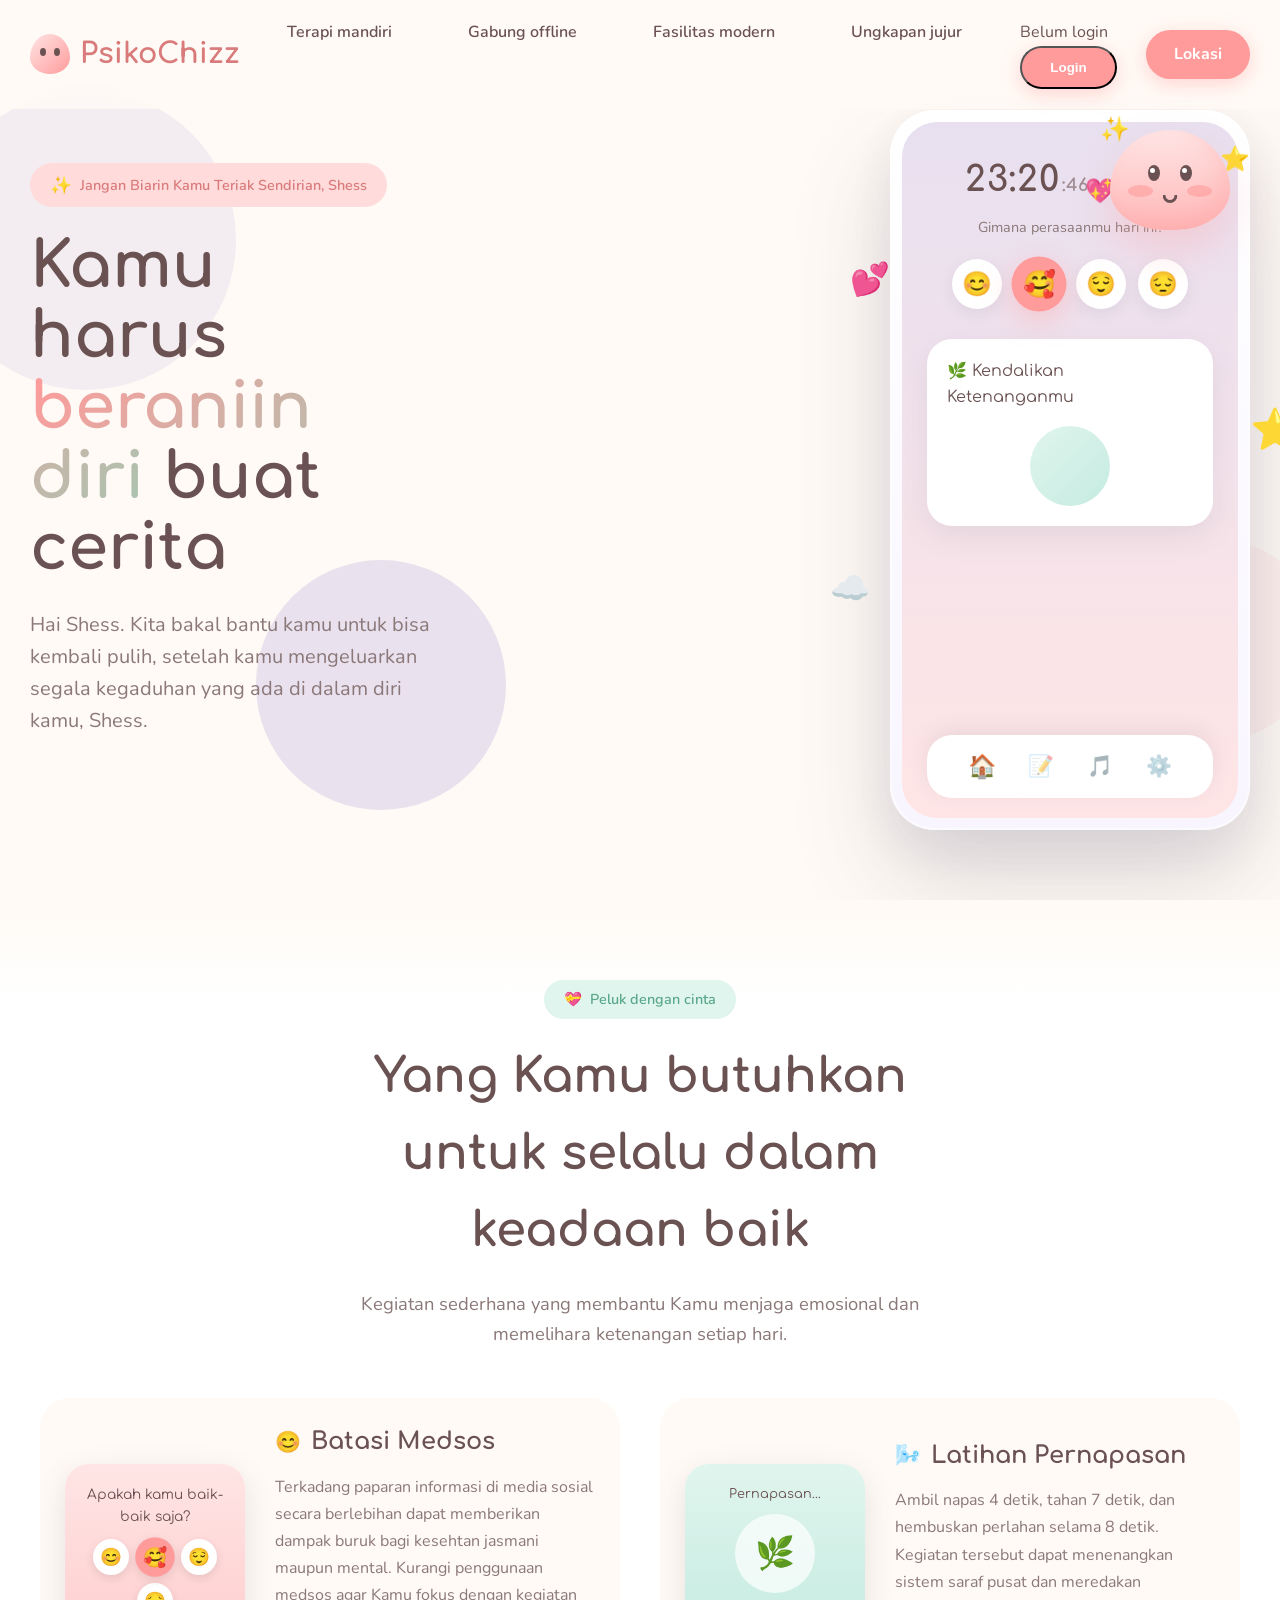
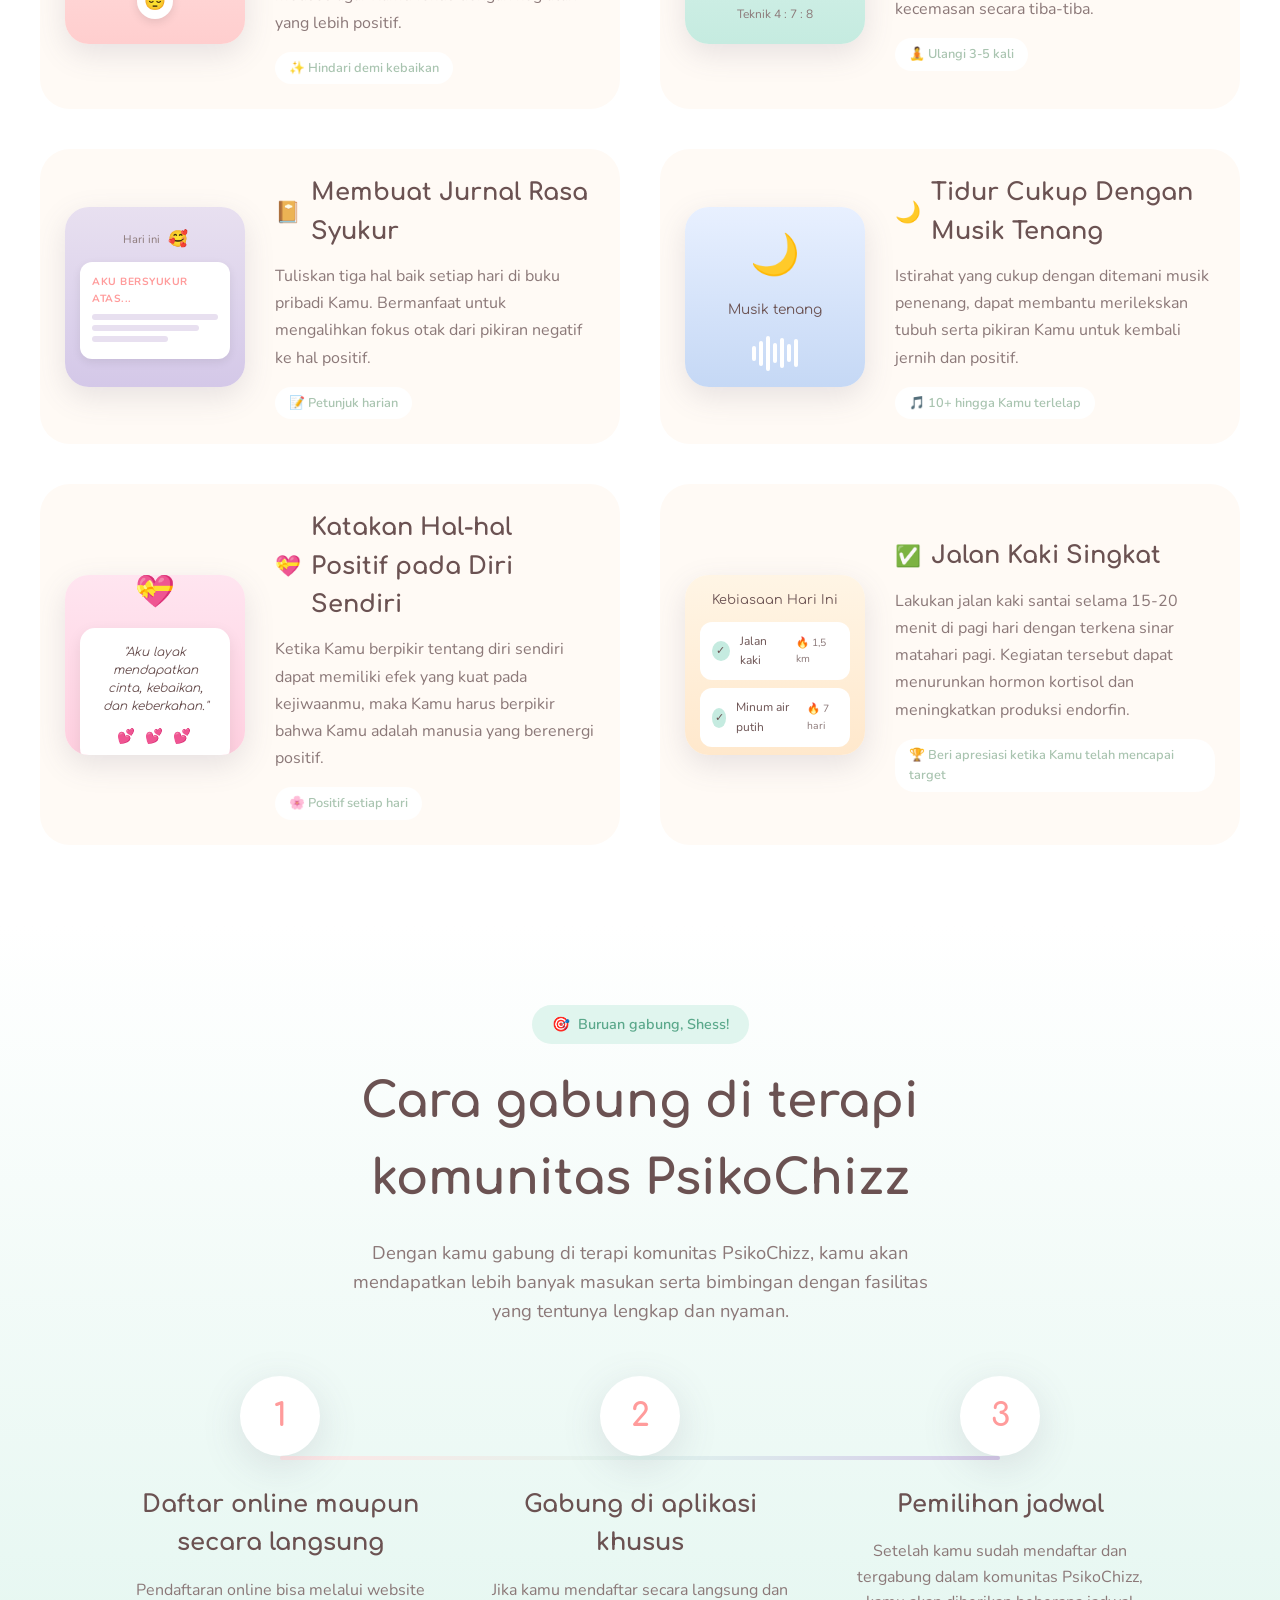
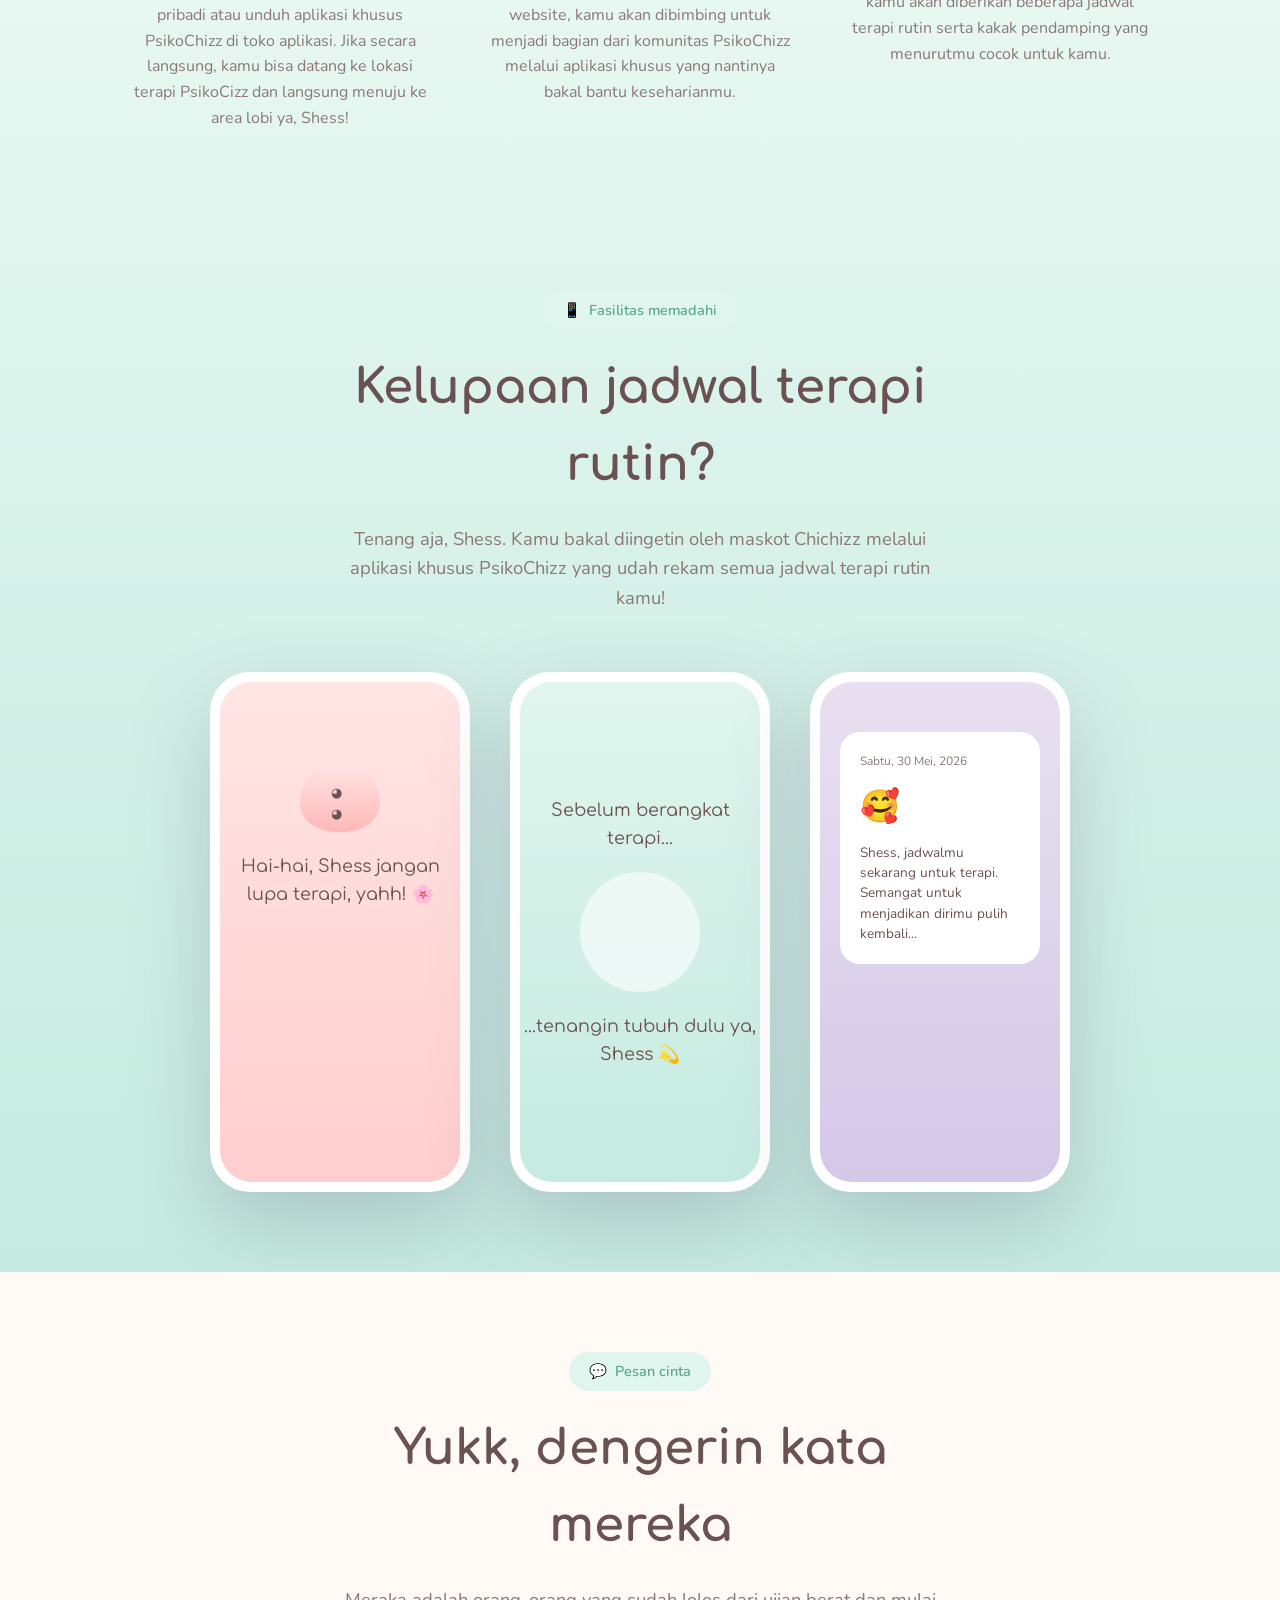
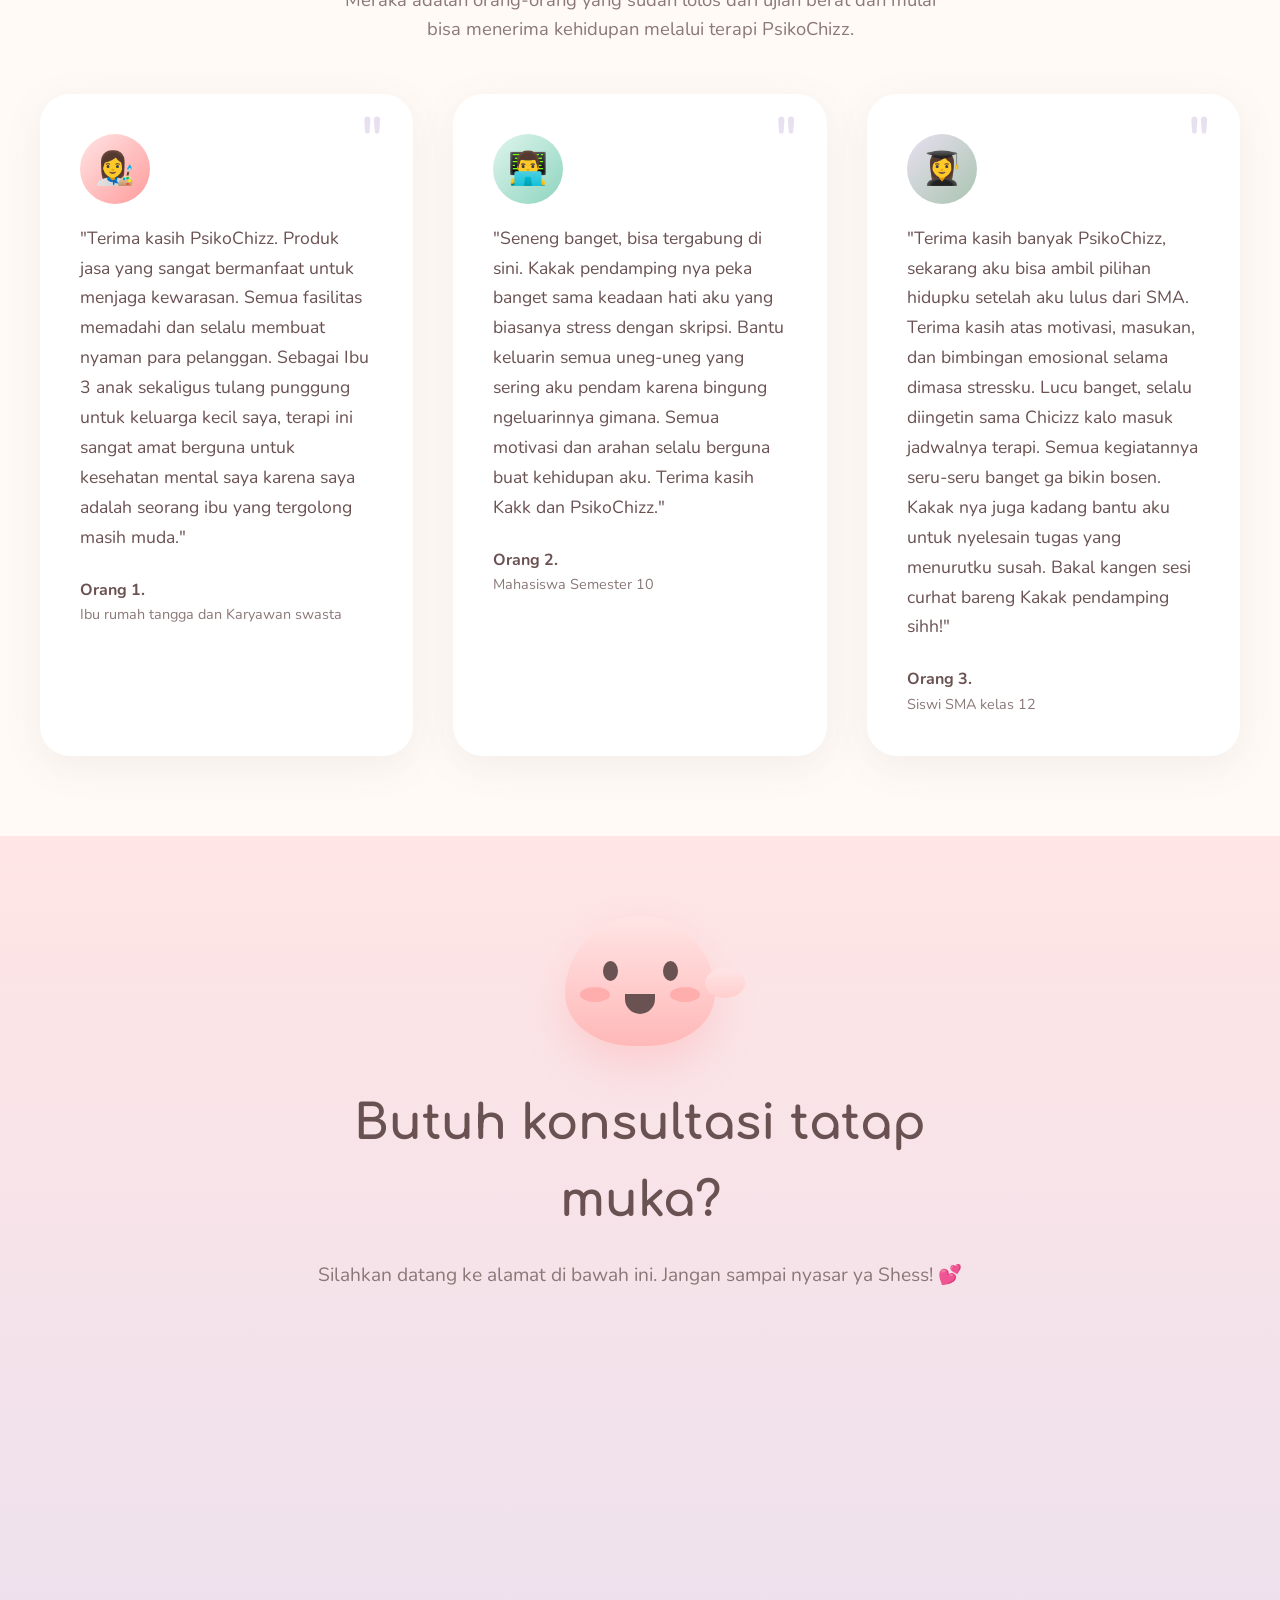
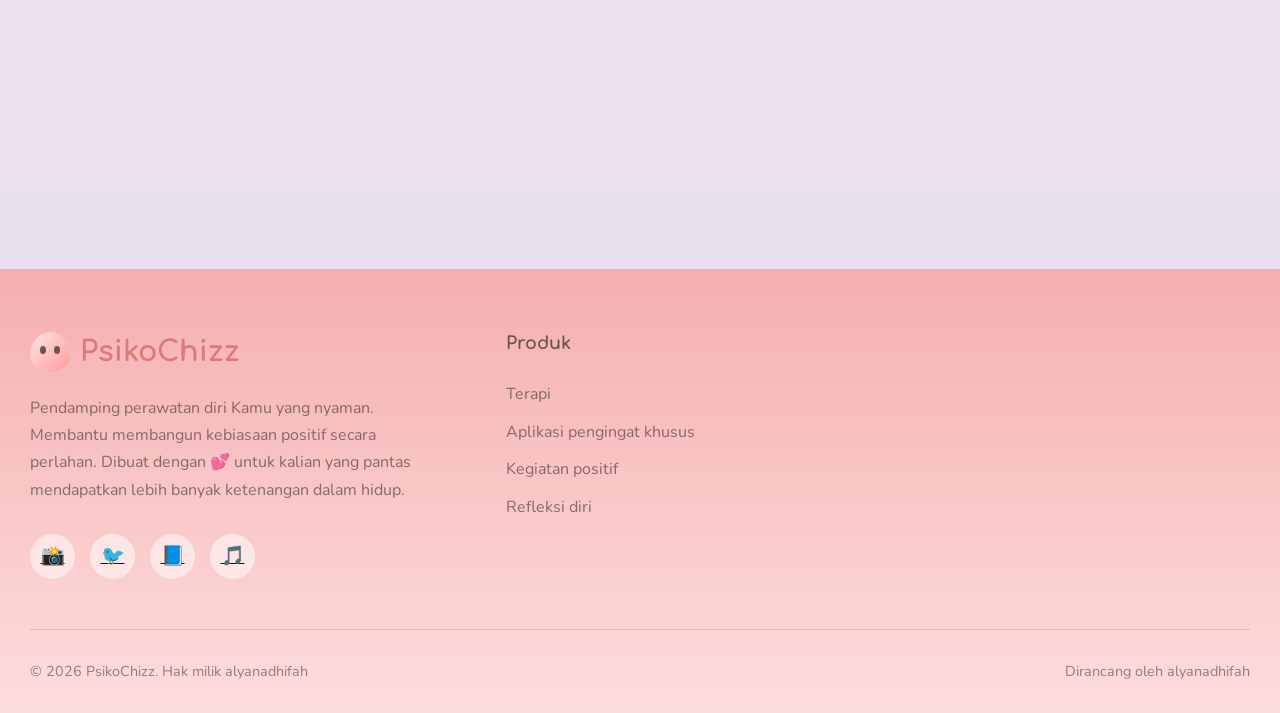
==== commit 6c7bb28a: "Update index.html" ====
--- a/index.html
+++ b/index.html
@@ -40,8 +40,8 @@
                 <li><a href="#preview">Fasilitas modern</a></li>
                 <li><a href="#testimonials">Ungkapan jujur</a></li>
                 <li>
-                    <p id="userInfoDesktop">Belum login</p>
-                    <div id="authAreaDesktop">
+                    <p id="userInfo">Belum login</p>
+                    <div id="authArea">
                         <button onclick="goLogin()" class="nav-cta">Login</button>
                     </div>
                 </li>
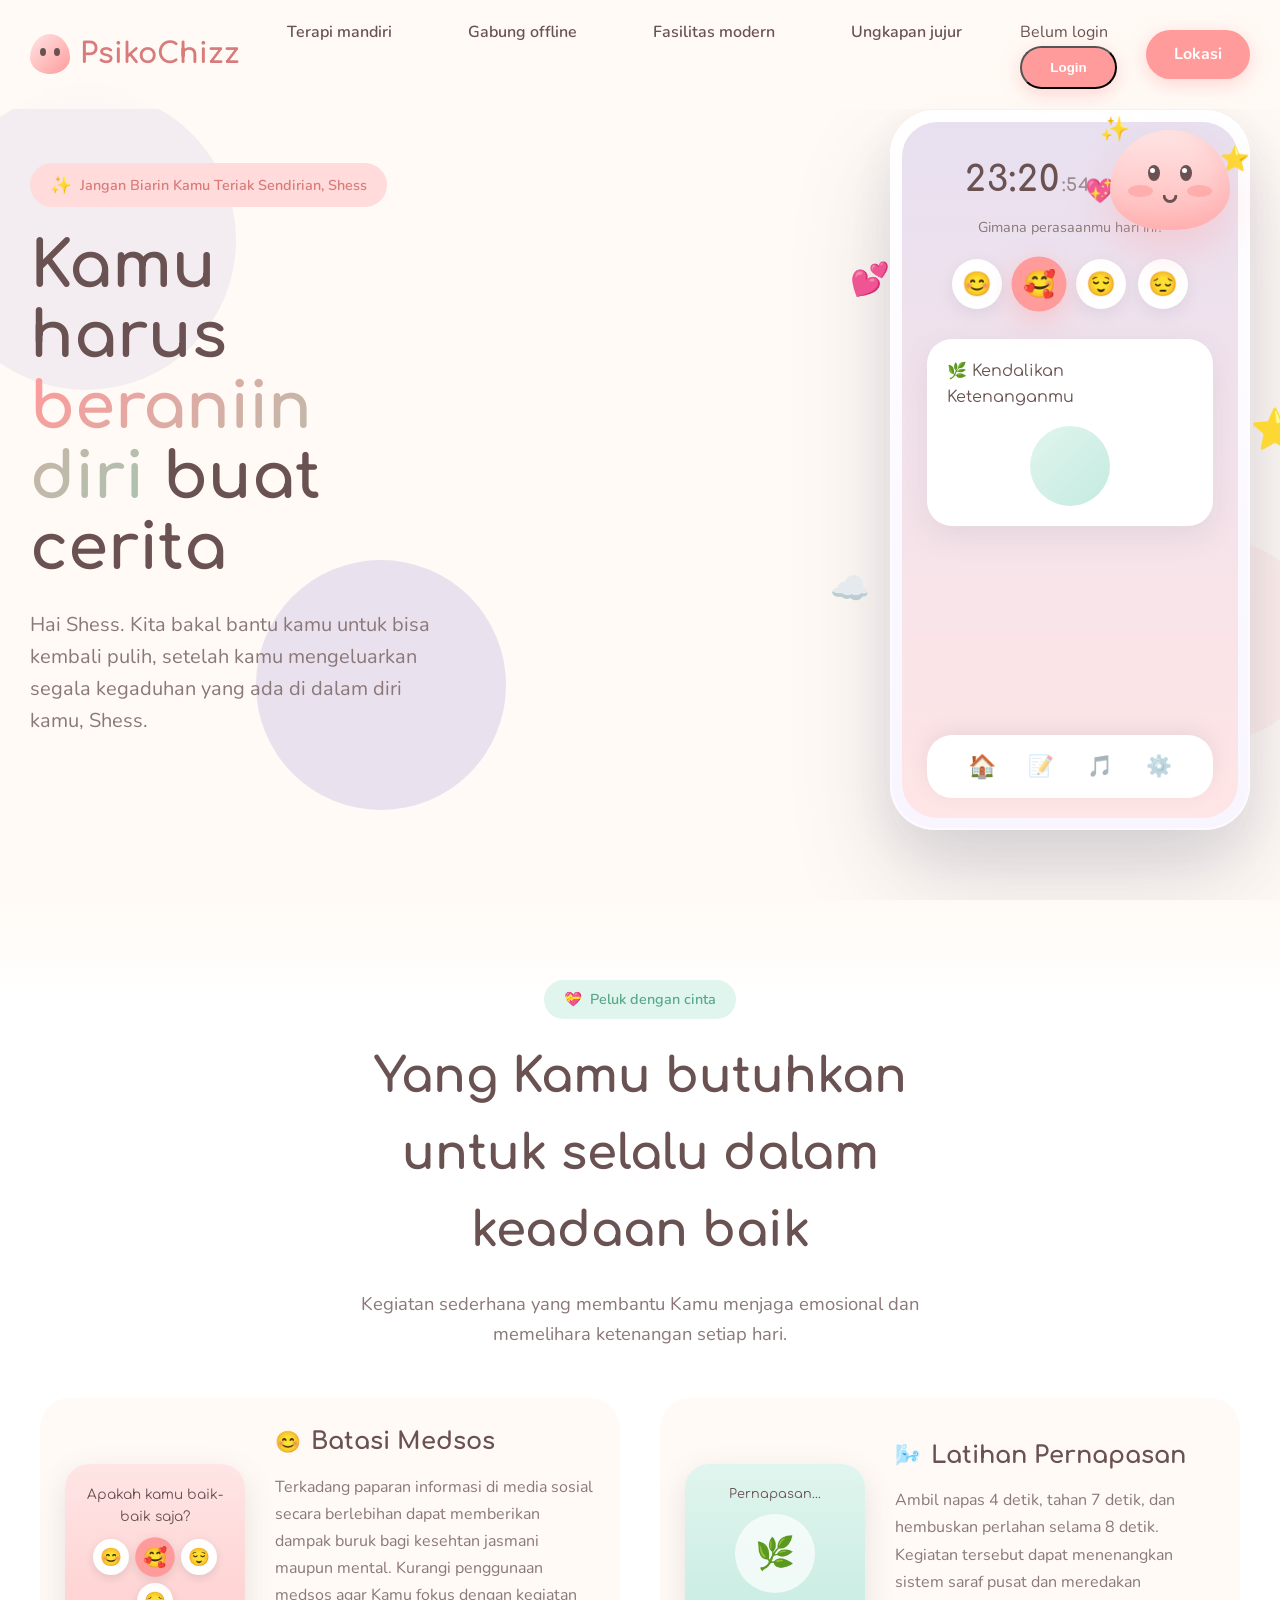
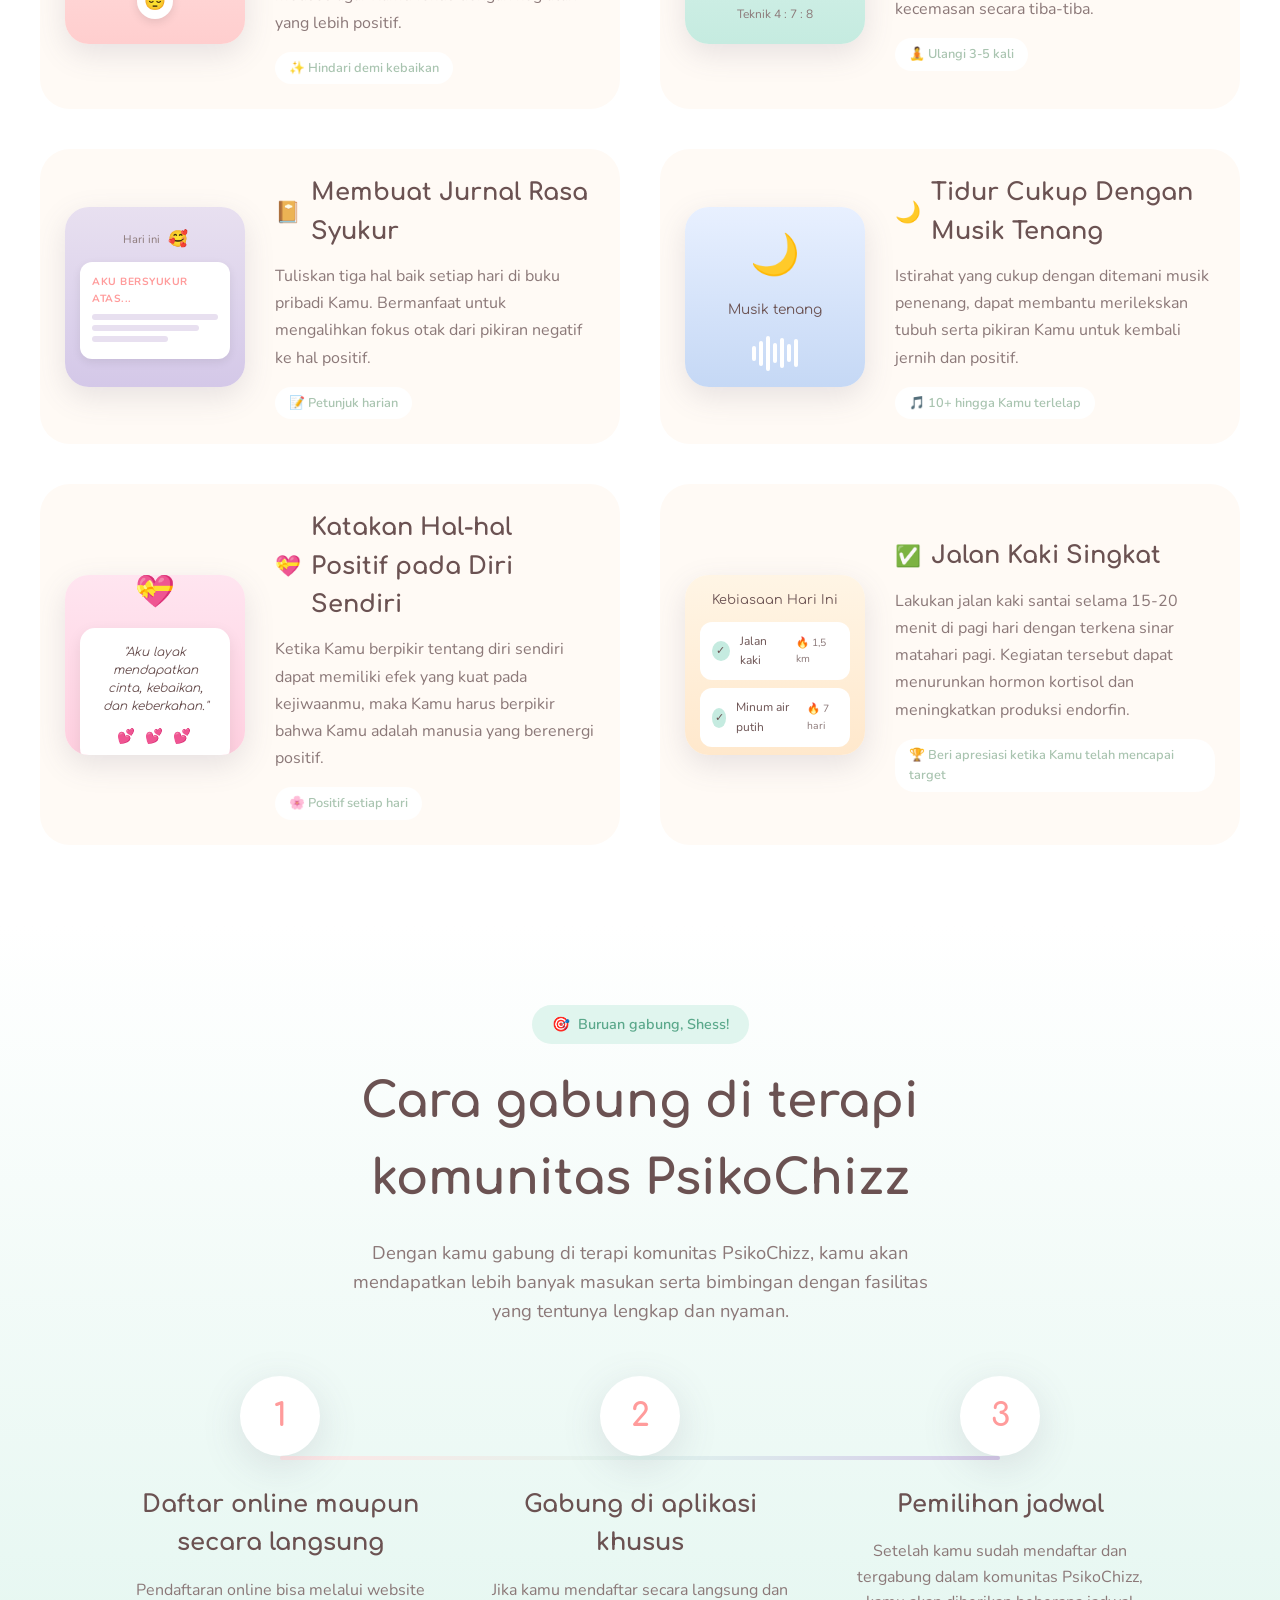
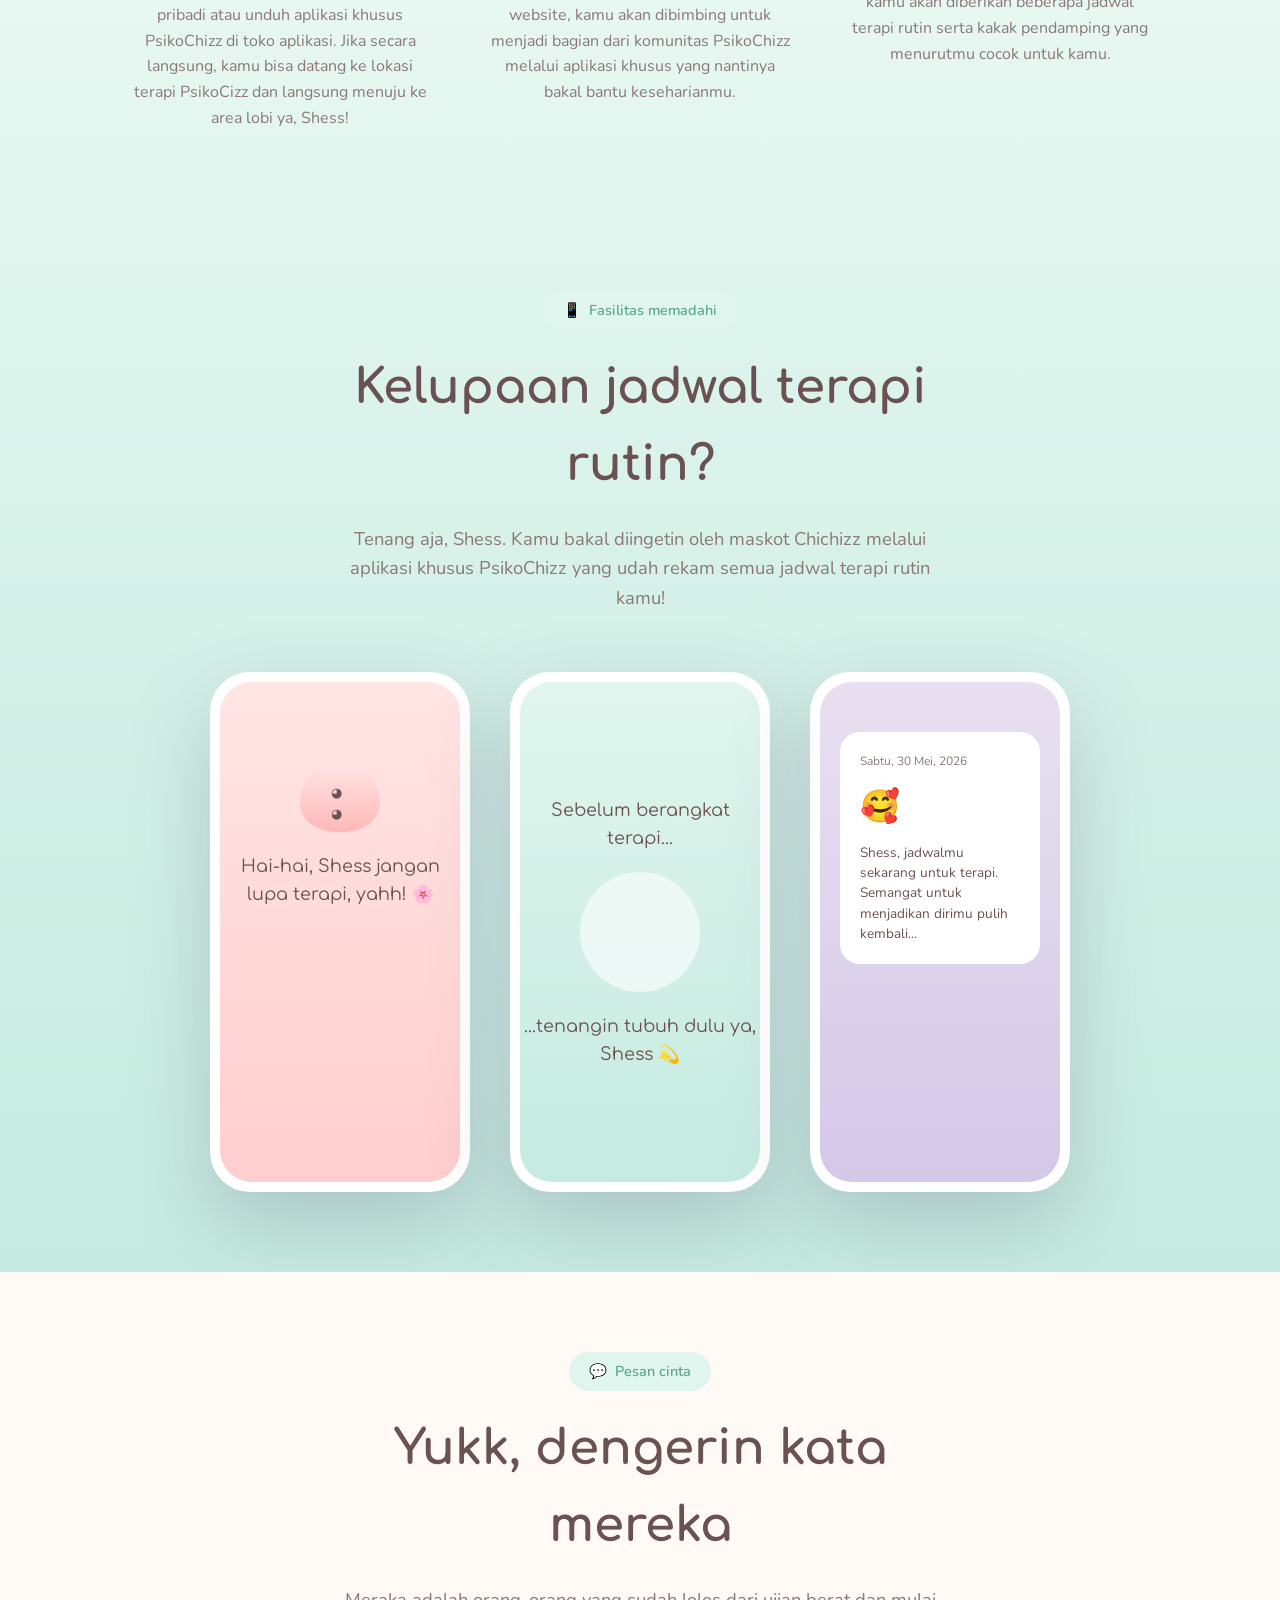
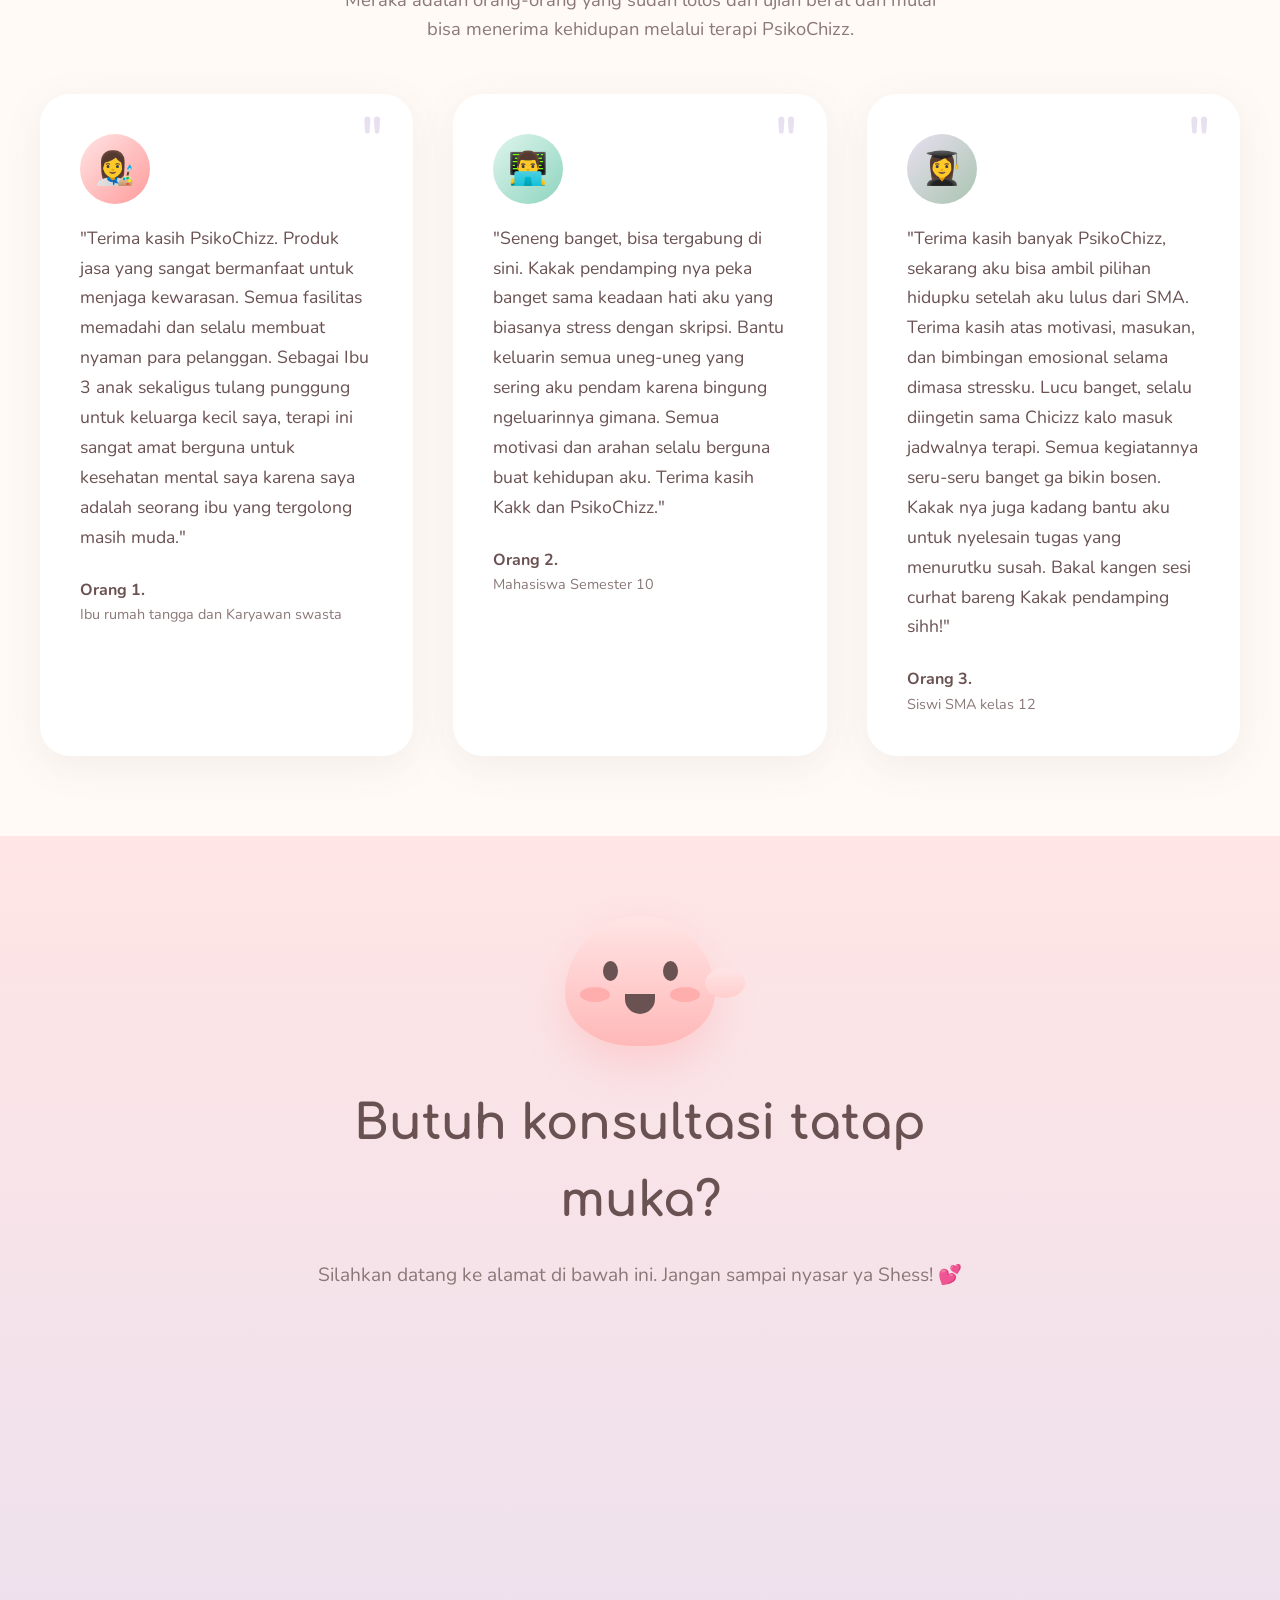
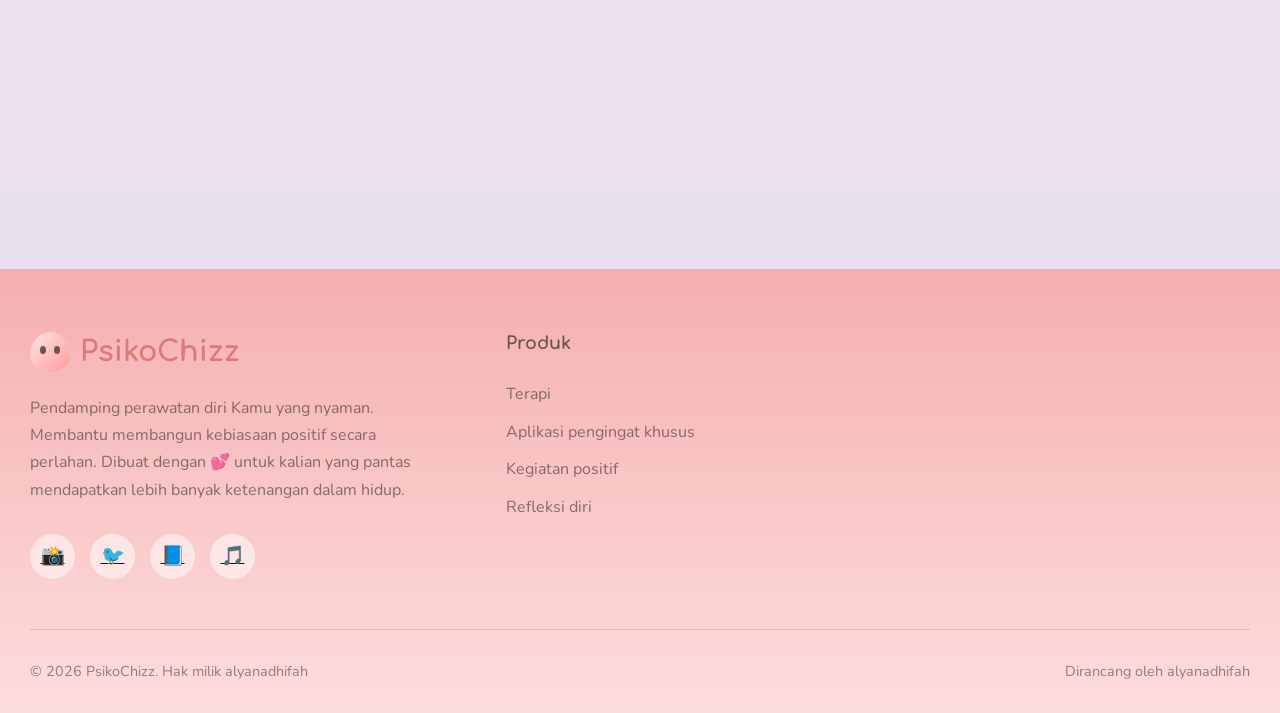
==== commit 91f67468: "Update index.html" ====
--- a/index.html
+++ b/index.html
@@ -66,8 +66,8 @@
             <li><a href="#preview">Fasilitas modern</a></li>
             <li><a href="#testimonials">Ungkapan jujur</a></li>
             <li>
-                <p id="userInfoMobile">Belum login</p>
-                <div id="authAreaMobile">
+                <p id="userInfo">Belum login</p>
+                <div id="authArea">
                     <button onclick="goLogin()" class="nav-cta">Login</button>
                 </div>
             </li>
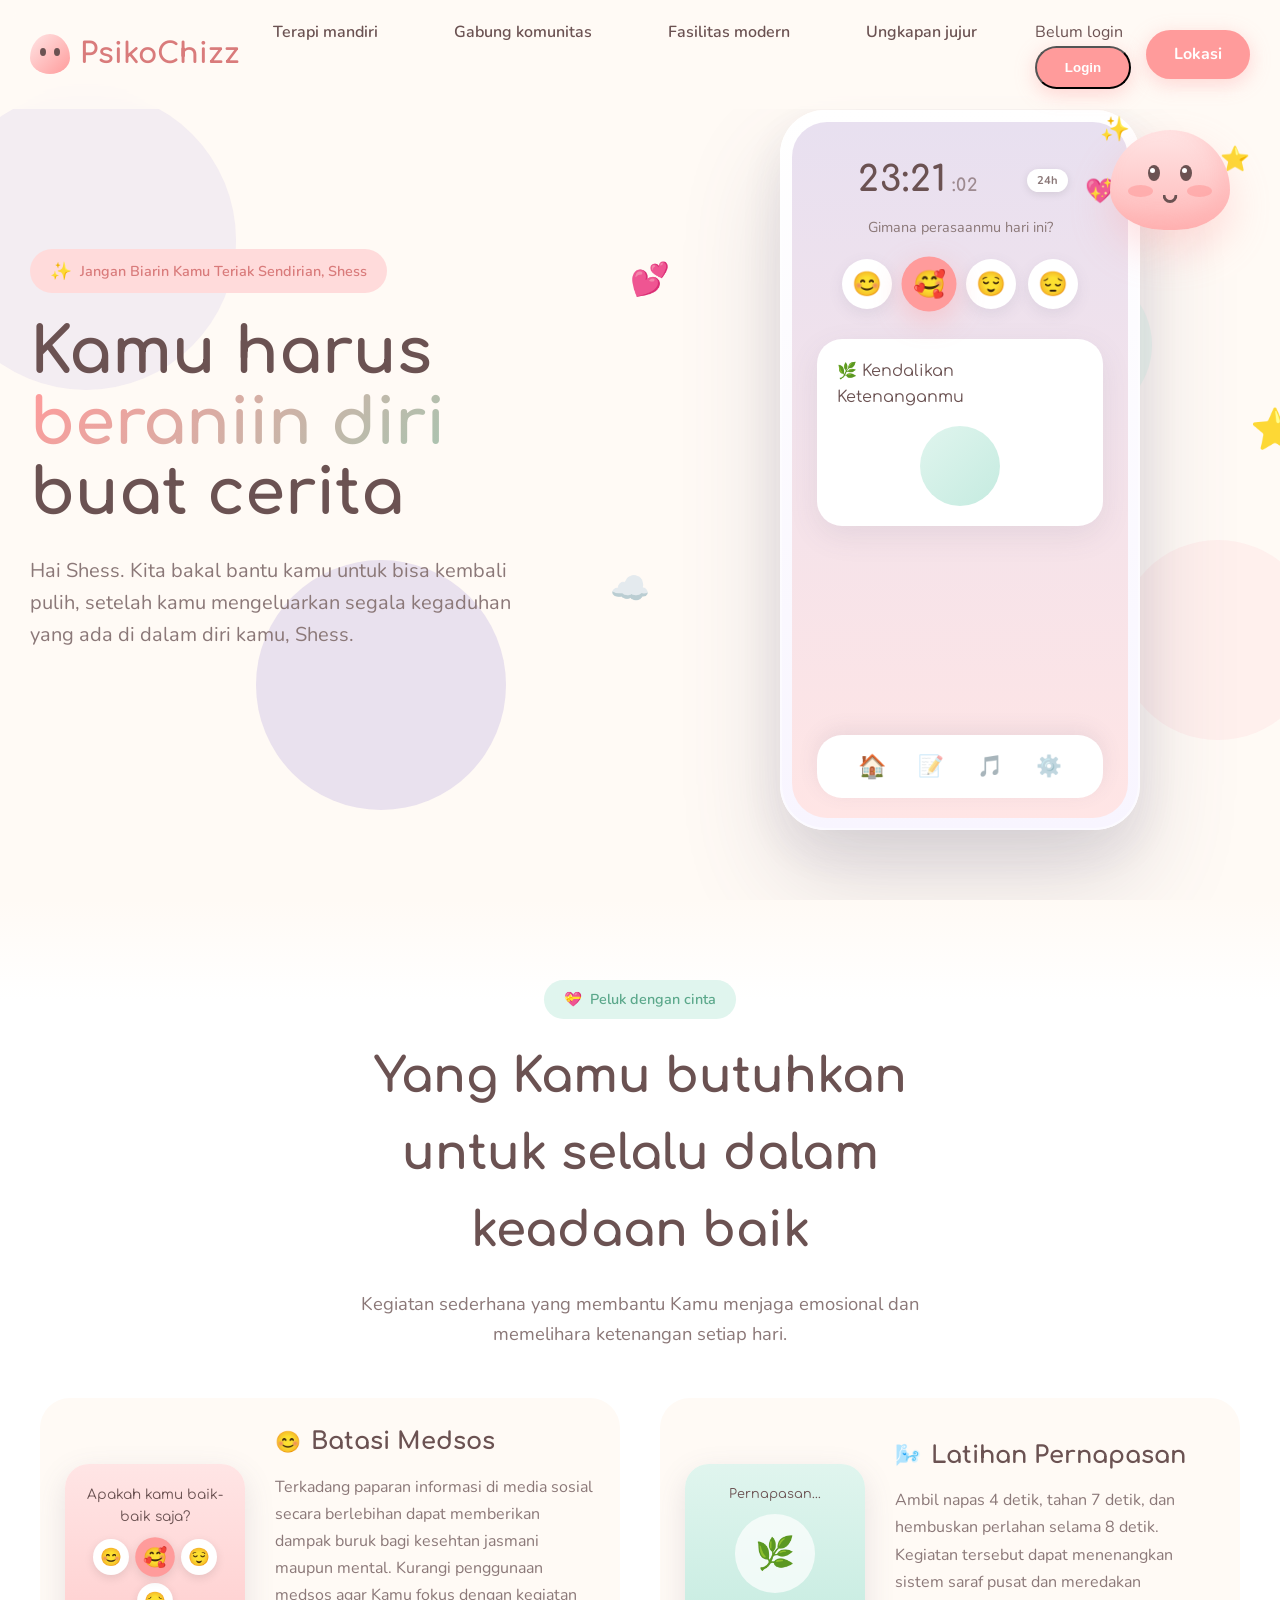
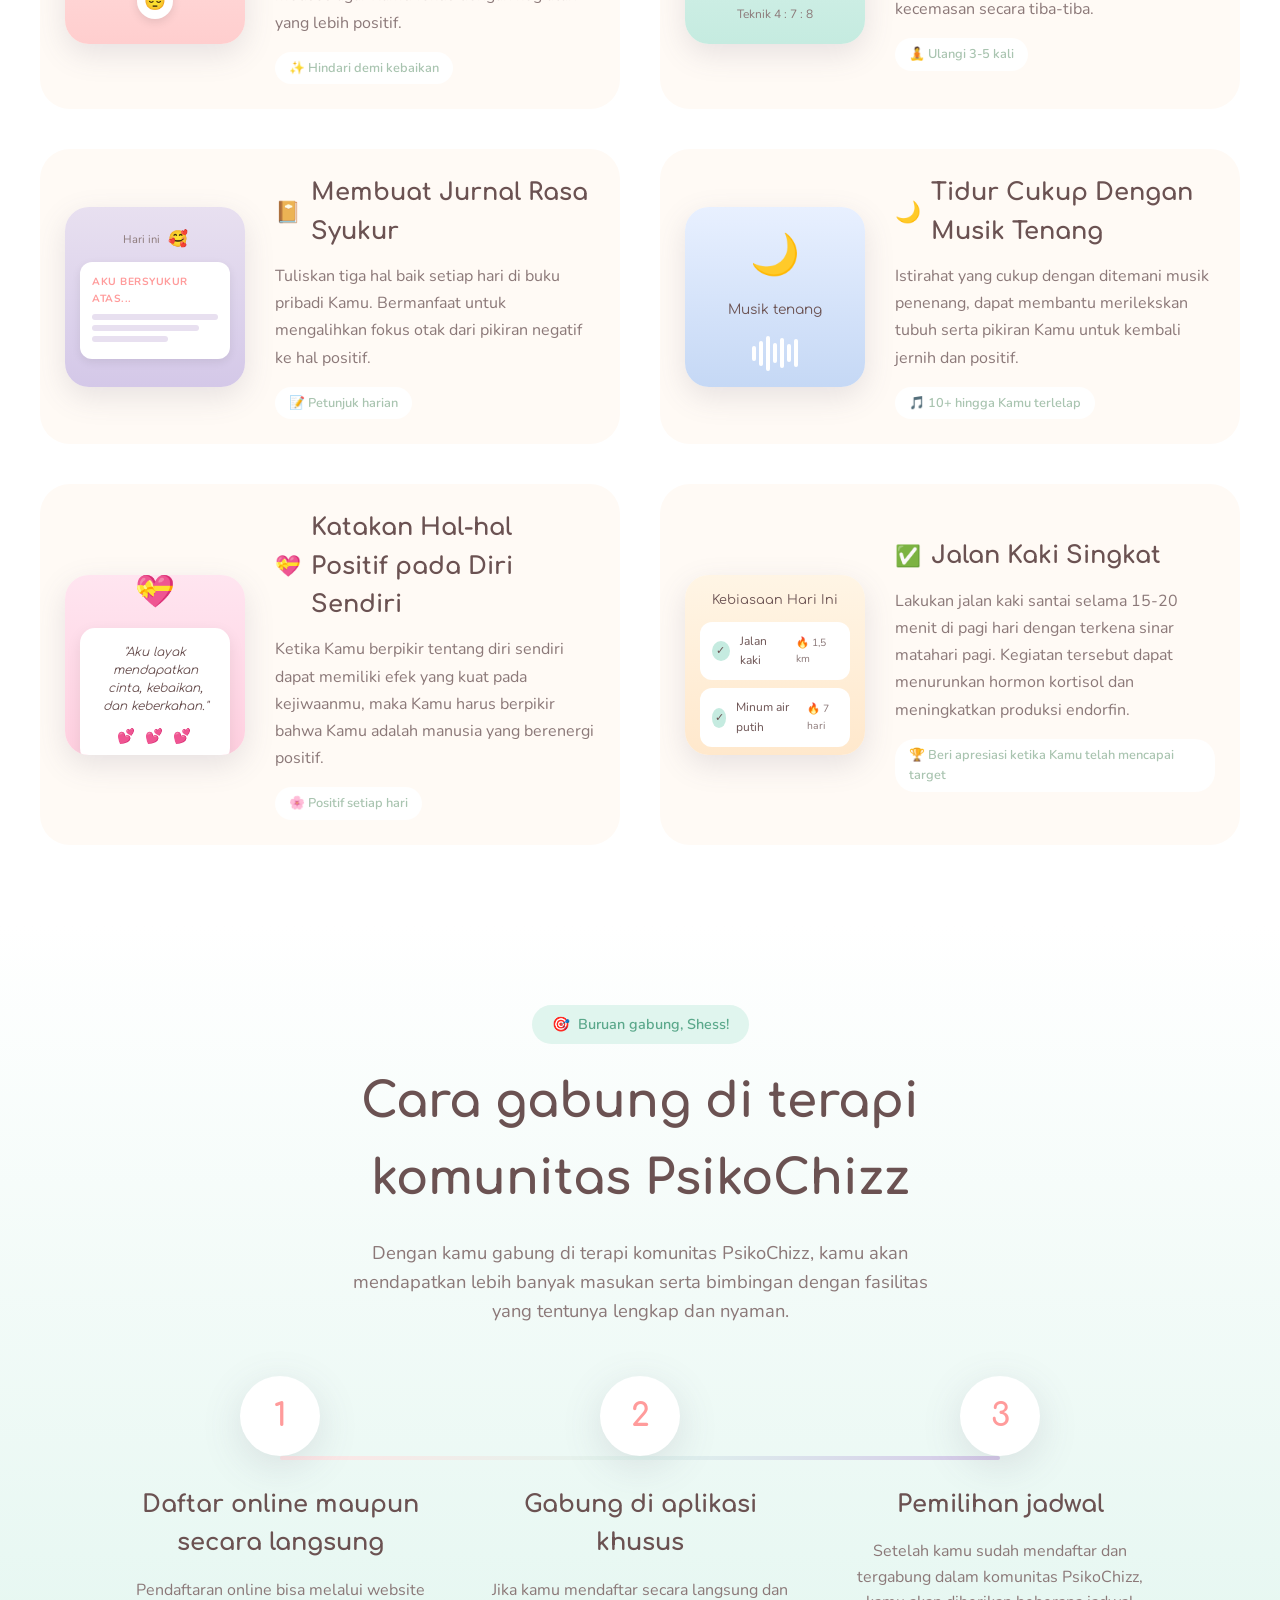
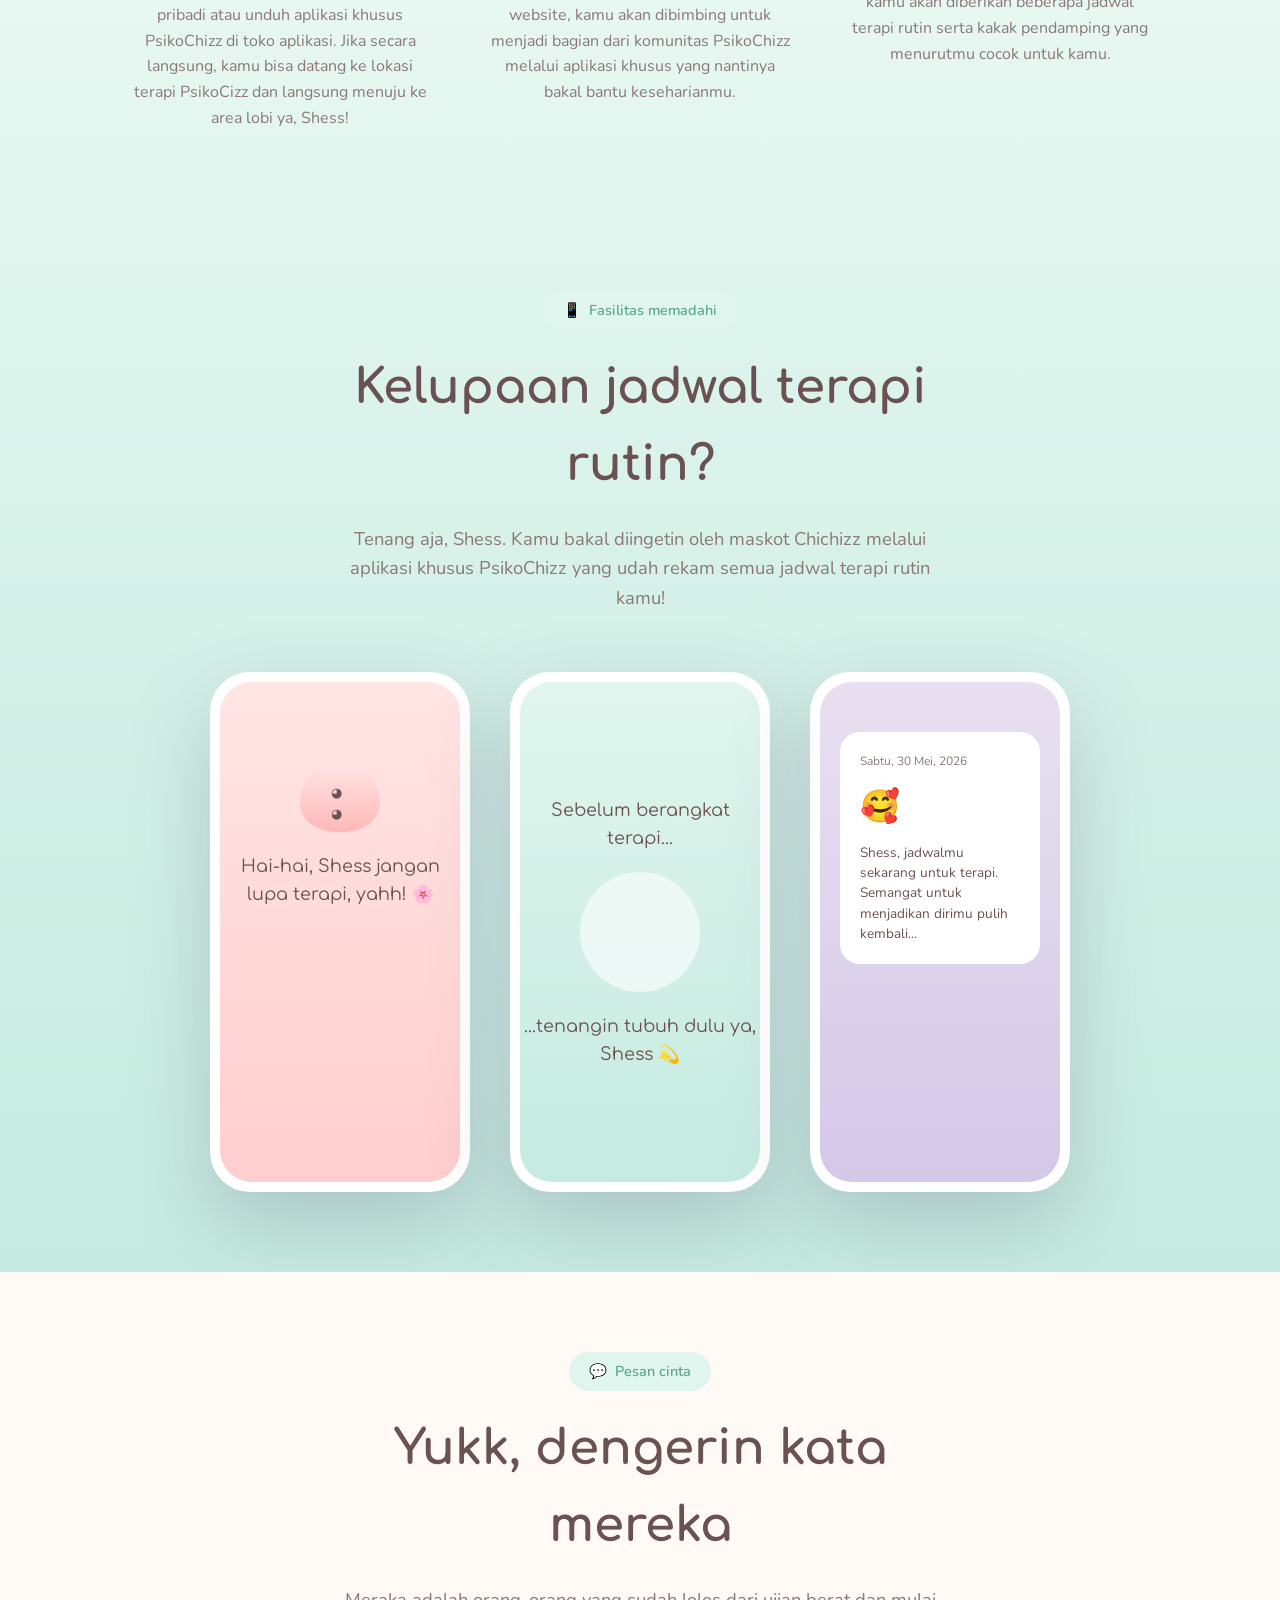
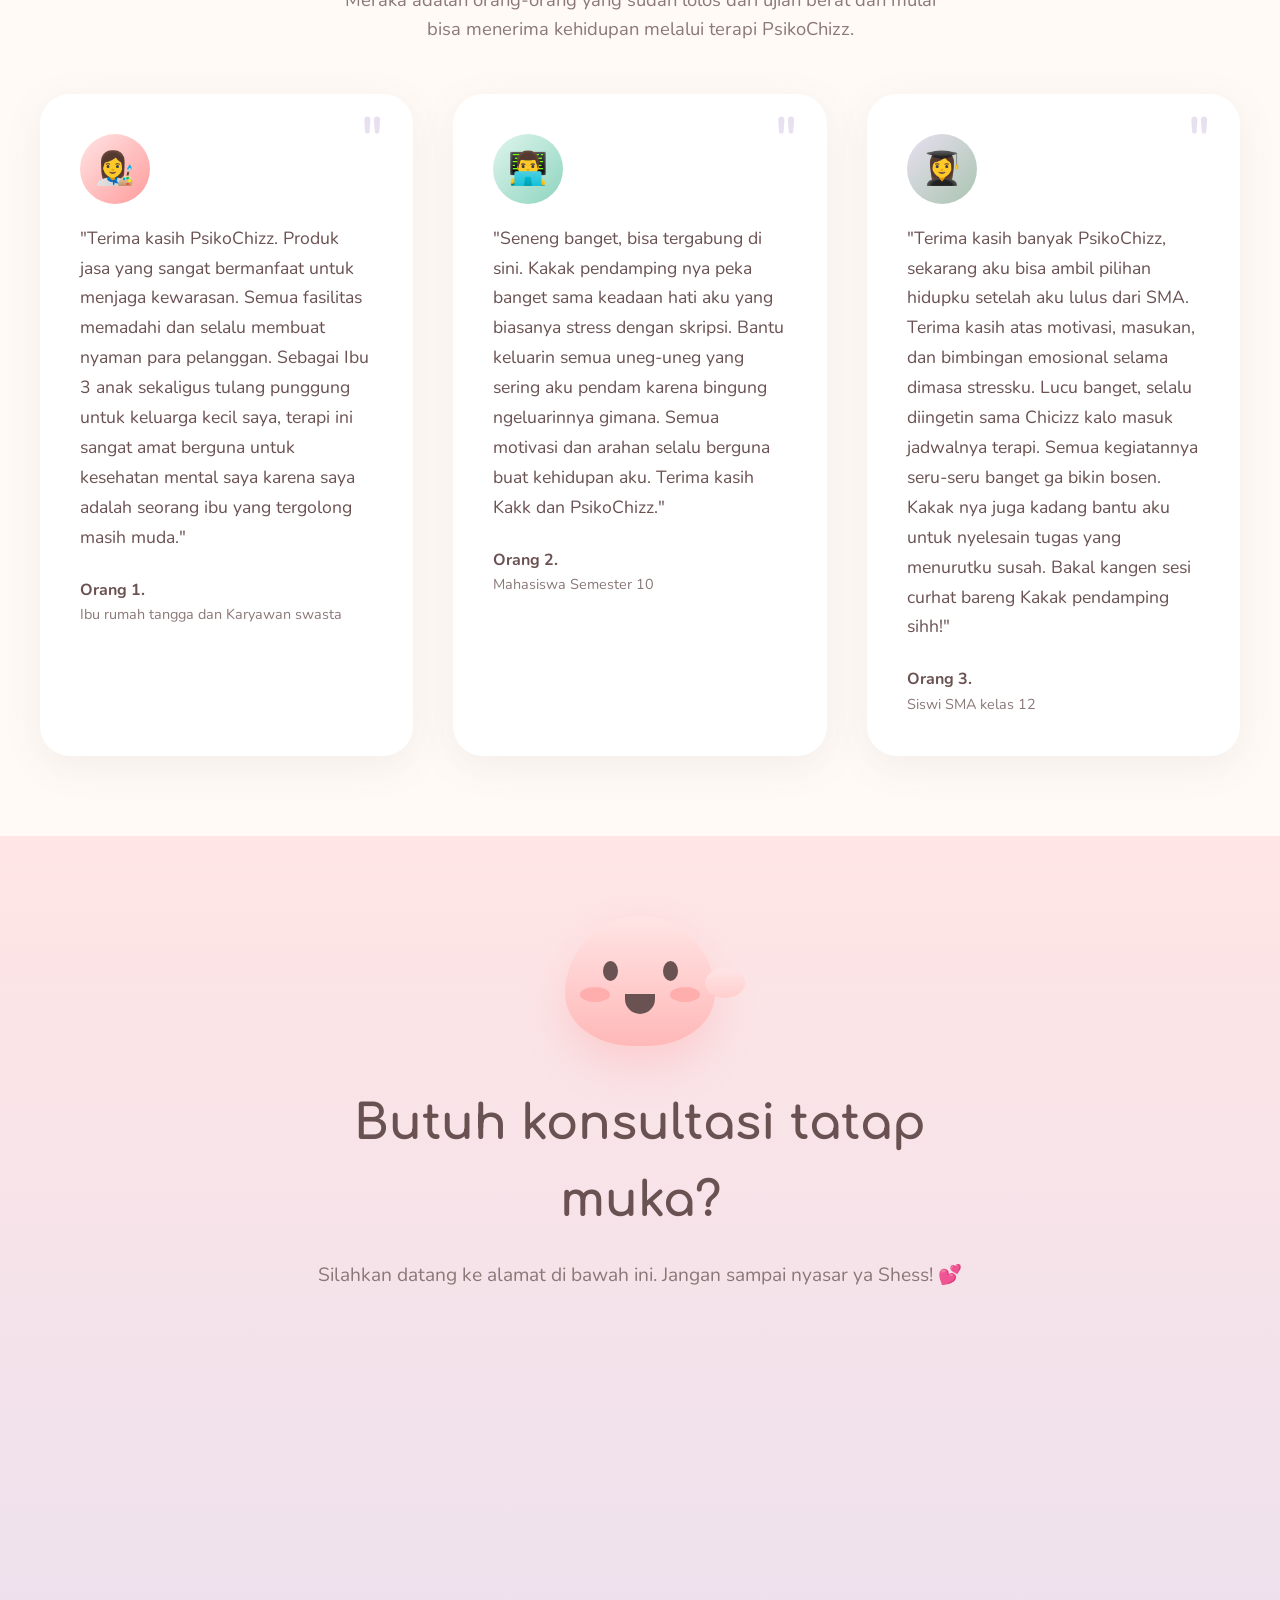
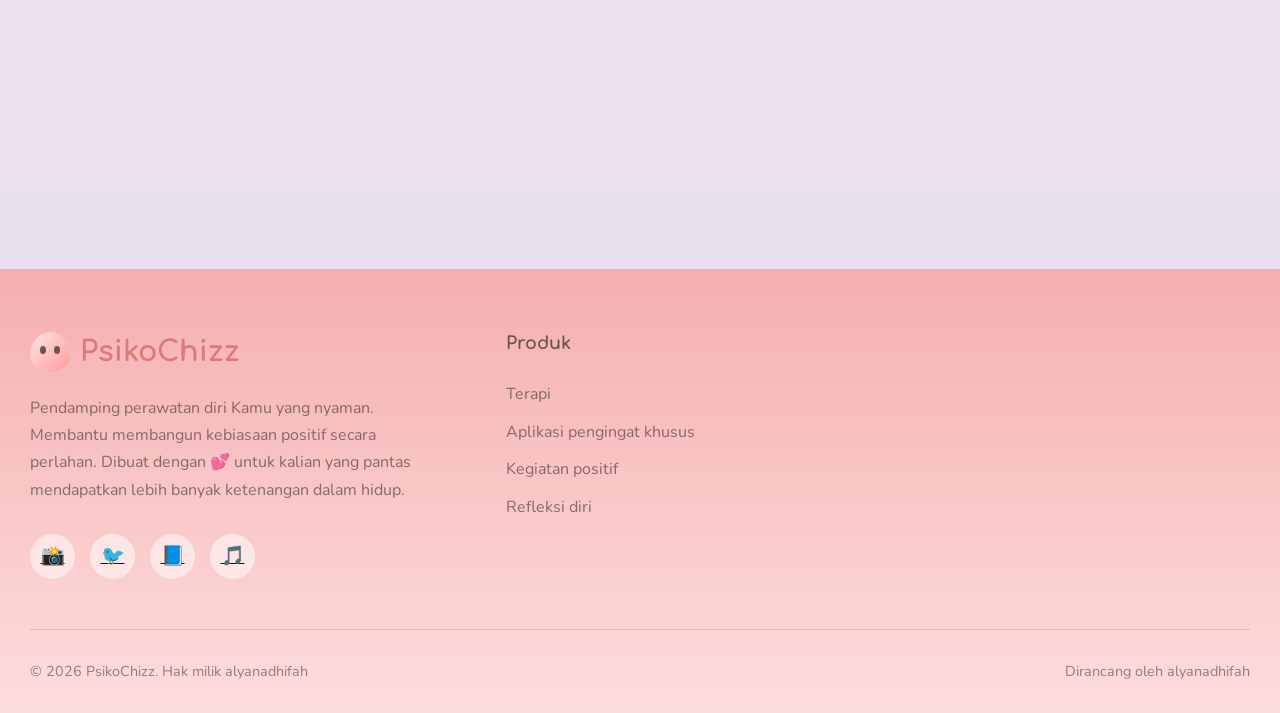
==== commit 806903fb: "Update index.html" ====
--- a/index.html
+++ b/index.html
@@ -36,7 +36,7 @@
             </a>
             <ul class="nav-links">
                 <li><a href="#features">Terapi mandiri</a></li>
-                <li><a href="#how-it-works">Gabung offline</a></li>
+                <li><a href="#how-it-works">Gabung komunitas</a></li>
                 <li><a href="#preview">Fasilitas modern</a></li>
                 <li><a href="#testimonials">Ungkapan jujur</a></li>
                 <li>
@@ -62,7 +62,7 @@
     <div class="mobile-menu" id="mobileMenu">
         <ul class="mobile-menu-links">
             <li><a href="#features">Terapi mandiri</a></li>
-            <li><a href="#how-it-works">Gabung offline</a></li>
+            <li><a href="#how-it-works">Gabung komunitas</a></li>
             <li><a href="#preview">Fasilitas modern</a></li>
             <li><a href="#testimonials">Ungkapan jujur</a></li>
             <li>
@@ -86,7 +86,6 @@
                 <h1>Kamu harus <span>beraniin diri</span> buat cerita</h1>
                 <p>Hai Shess. Kita bakal bantu kamu untuk bisa kembali pulih, setelah kamu mengeluarkan segala kegaduhan yang ada di dalam diri kamu, Shess.</p>
                 
-                 </div>
             </div>
             <div class="hero-visual">
                 <!-- Mochi Mascot -->
@@ -405,9 +404,6 @@
             <h2>Butuh konsultasi tatap muka?</h2>
             <p>Silahkan datang ke alamat di bawah ini. Jangan sampai nyasar ya Shess! 💕</p>
             <iframe src="https://www.google.com/maps/embed?pb=!1m18!1m12!1m3!1d1824.8344256056785!2d110.39566038300907!3d-7.800445038938134!2m3!1f0!2f0!3f0!3m2!1i1024!2i768!4f13.1!3m3!1m2!1s0x2e7a57669d43fe55%3A0x75fae1bb400d4da5!2sSMA%20Negeri%208%20Yogyakarta!5e0!3m2!1sen!2sid!4v1779686263954!5m2!1sen!2sid" width="600" height="450" style="border:0;" allowfullscreen="" loading="lazy" referrerpolicy="no-referrer-when-downgrade"></iframe>
-                    </div>
-                </a>
-            </div>
         </div>
     </section>
 
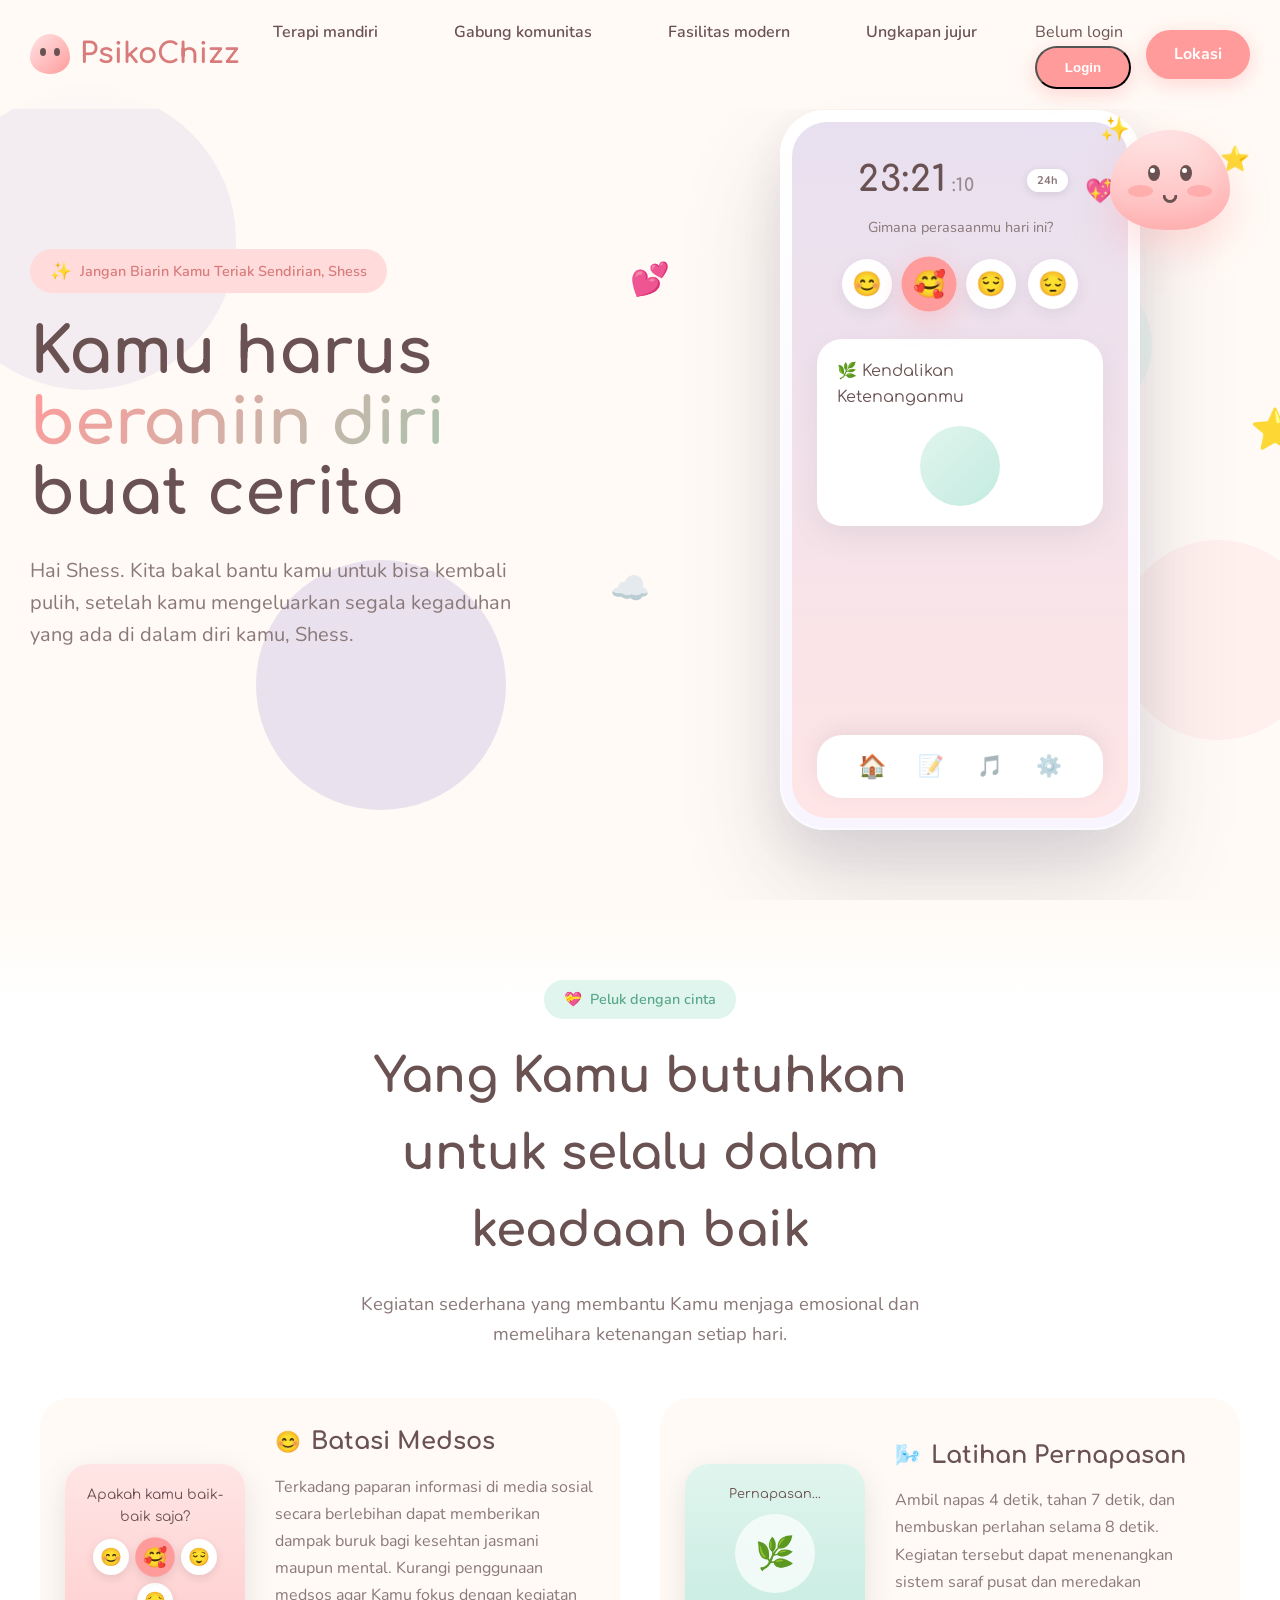
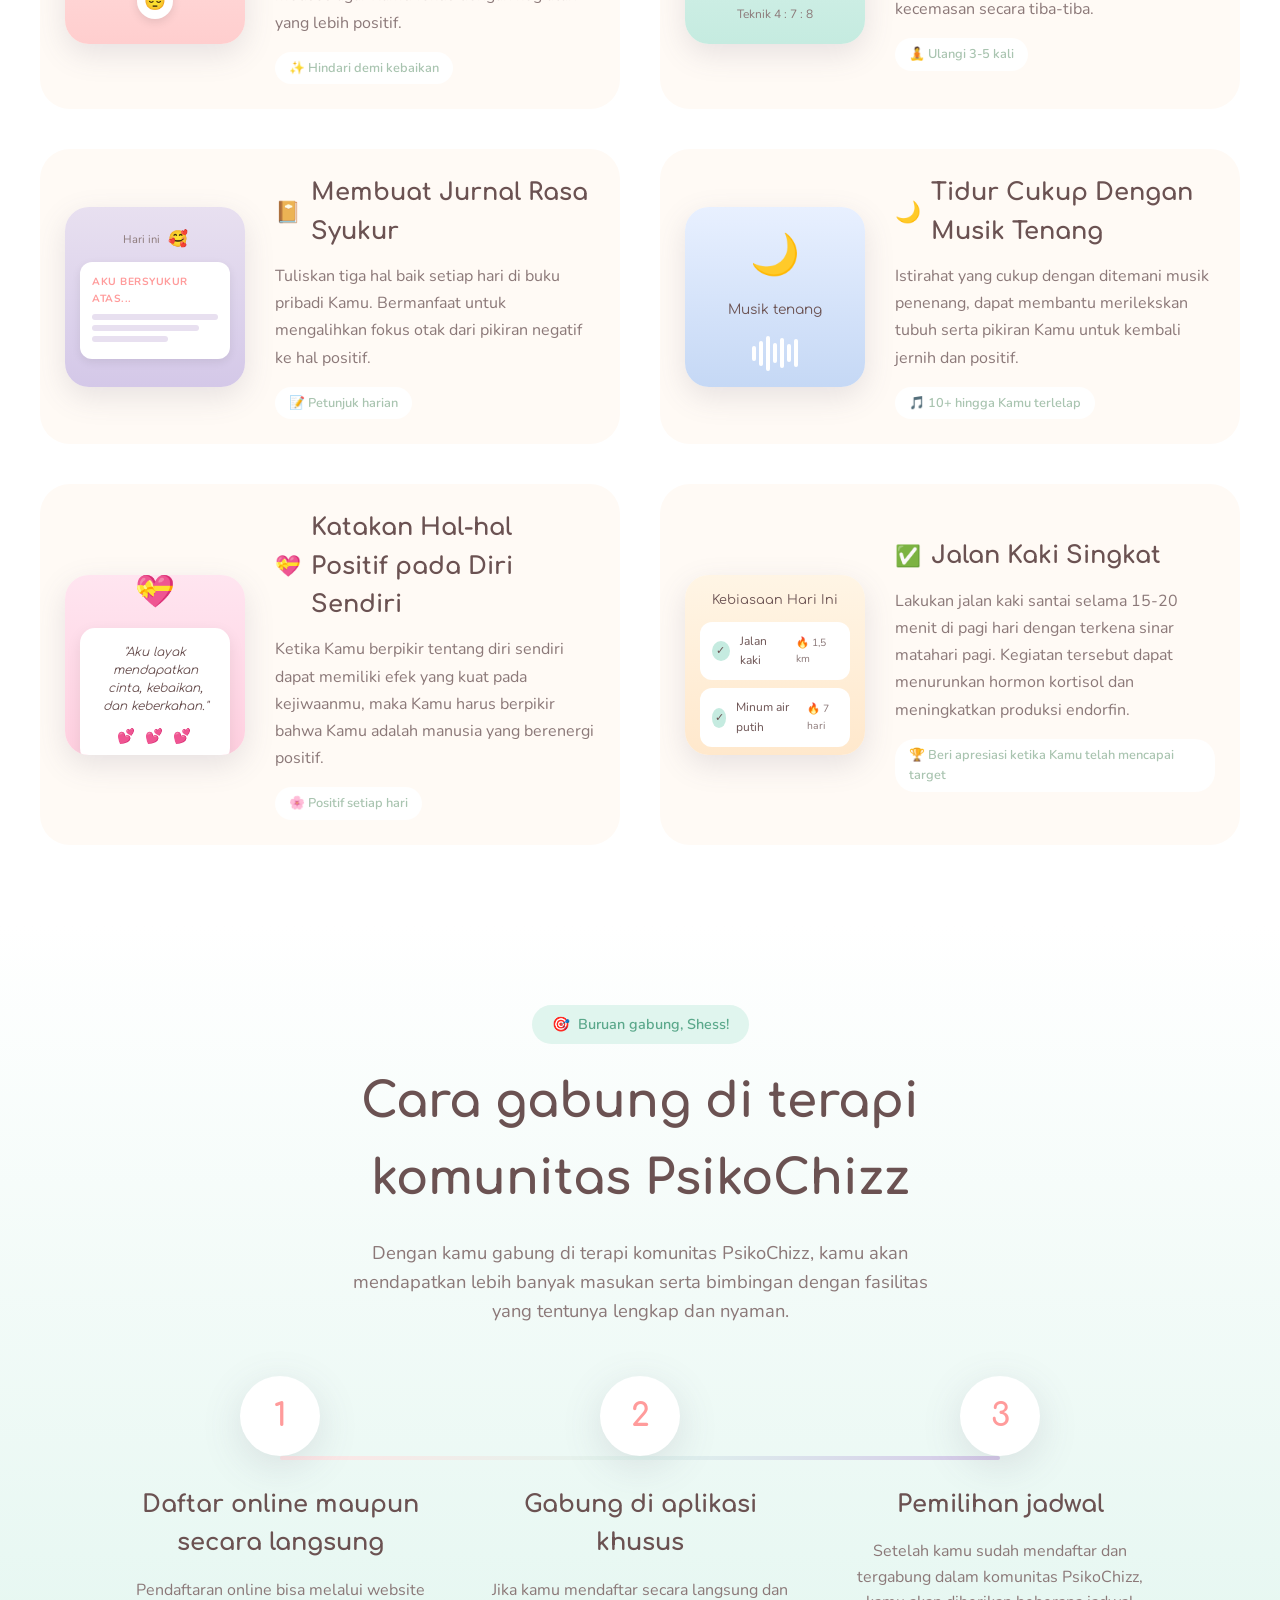
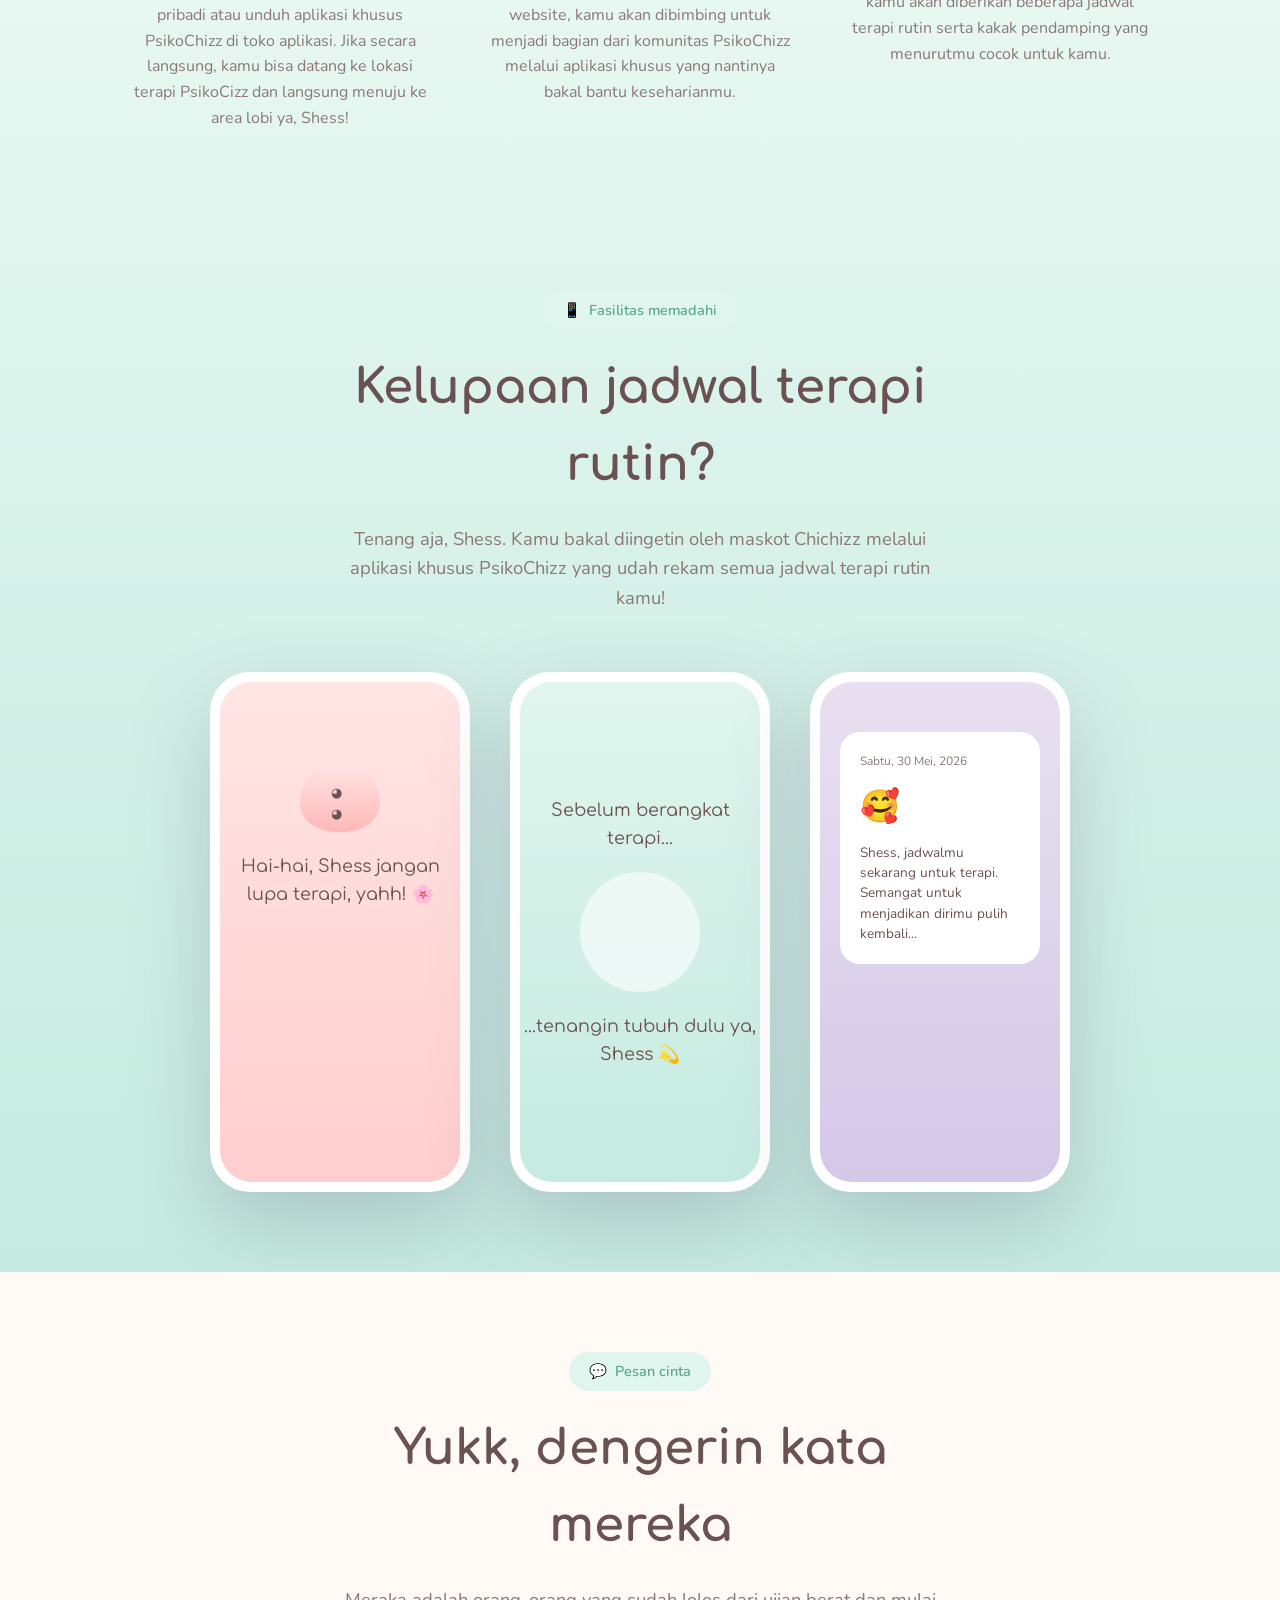
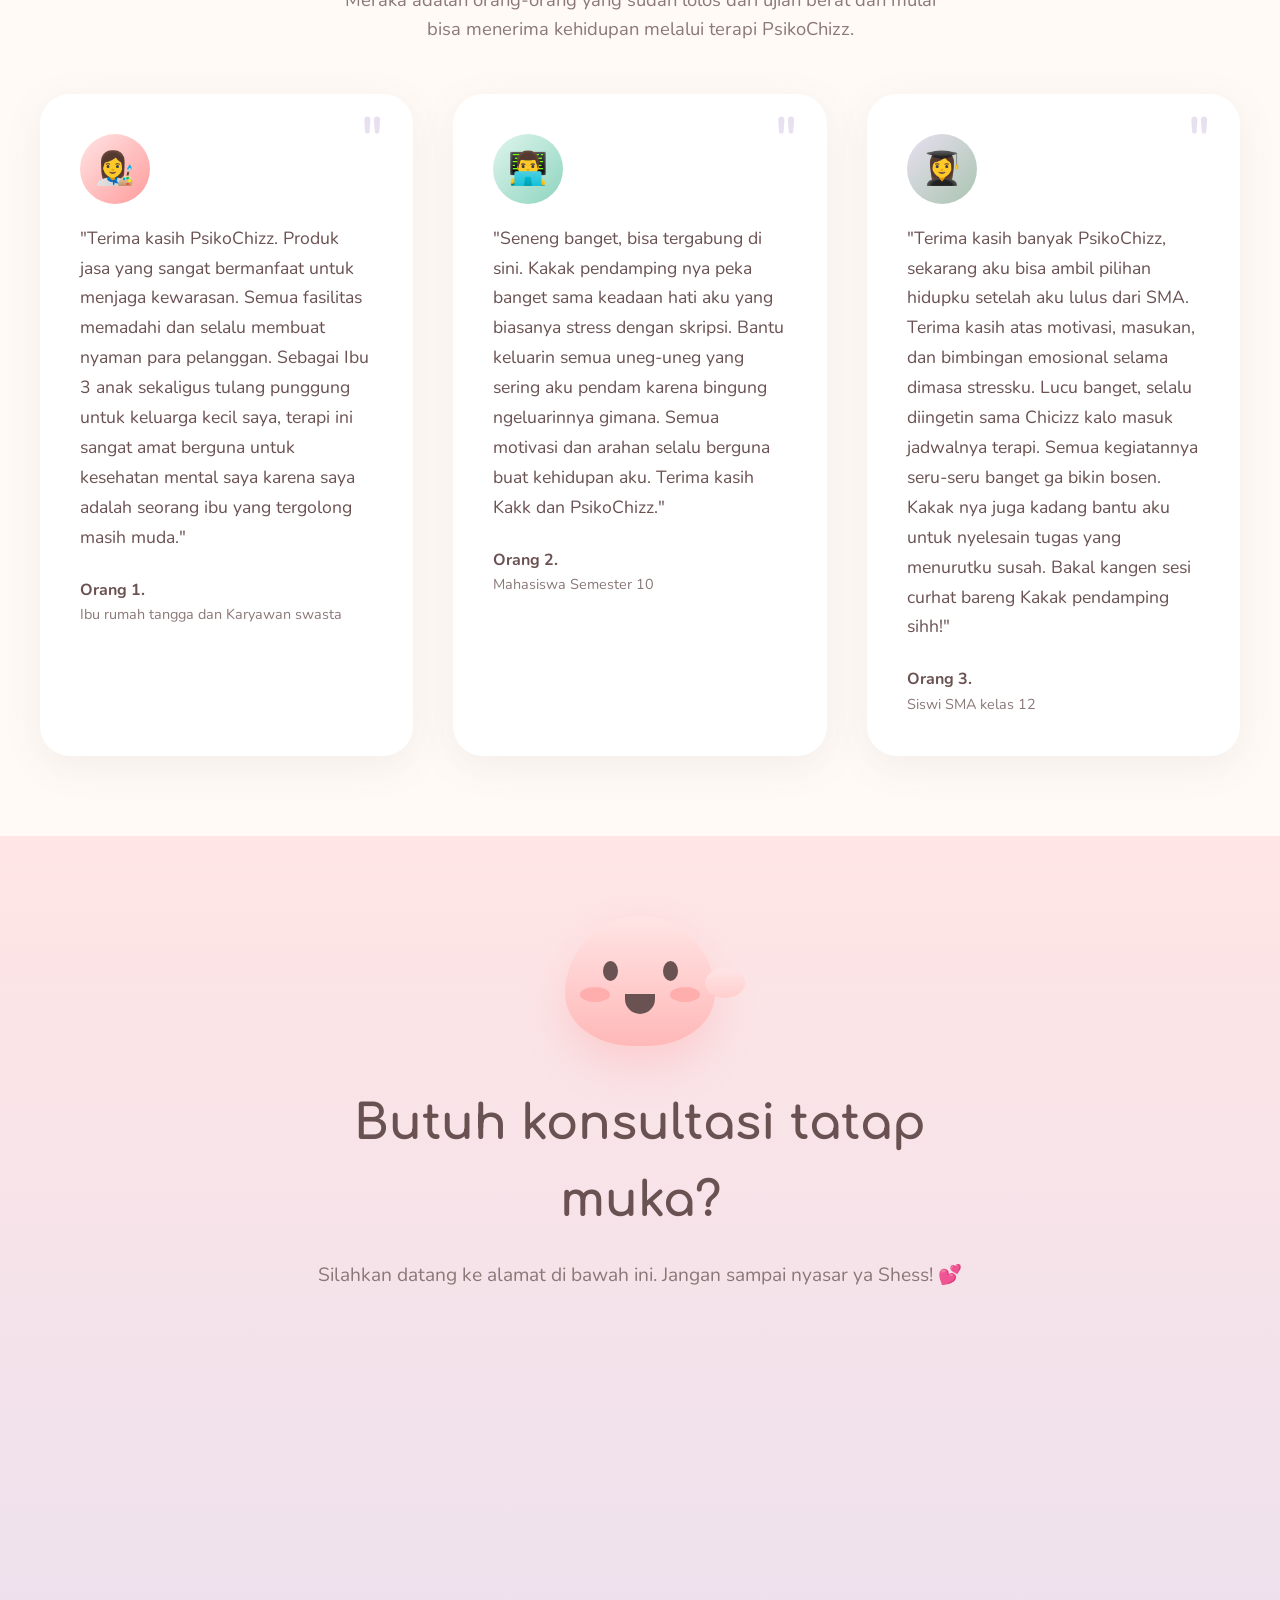
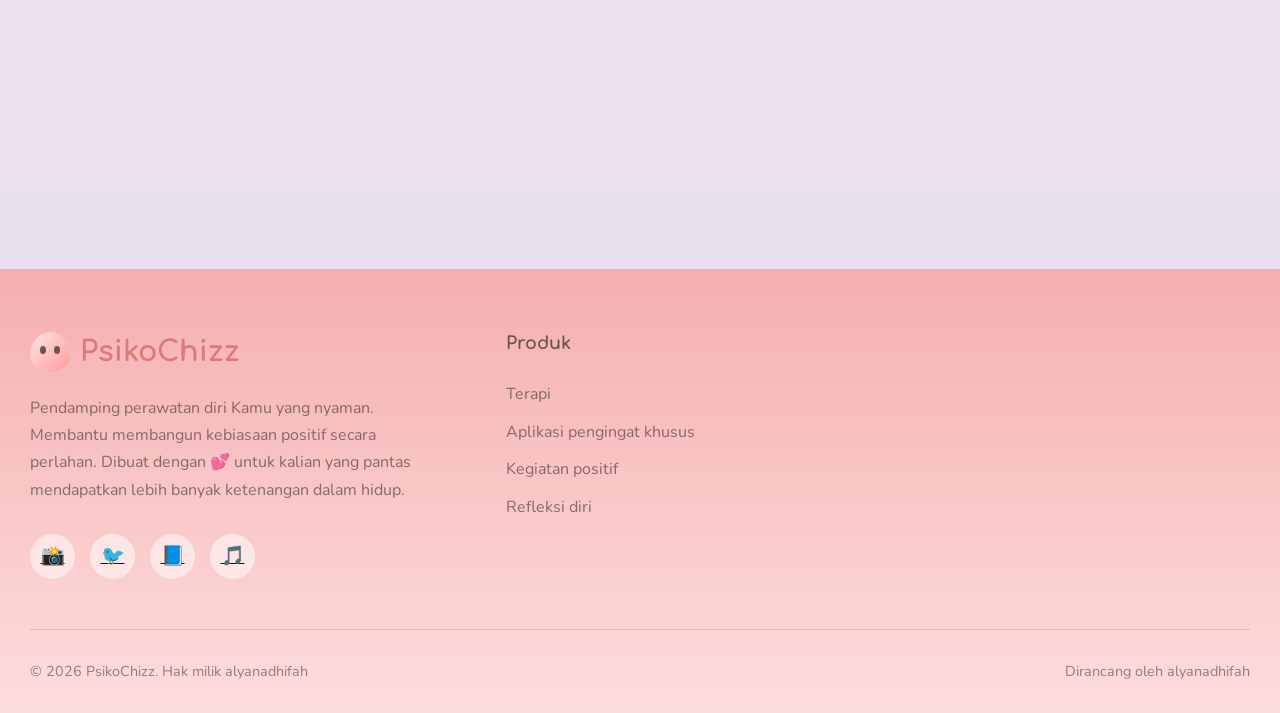
==== commit 3839085f: "Update index.html" ====
--- a/index.html
+++ b/index.html
@@ -42,7 +42,7 @@
                 <li>
                     <p id="userInfo">Belum login</p>
                     <div id="authArea">
-                        <button onclick="goLogin()" class="nav-cta">Login</button>
+                        <button onclick="goLogin" class="nav-cta">Login</button>
                     </div>
                 </li>
             </ul>
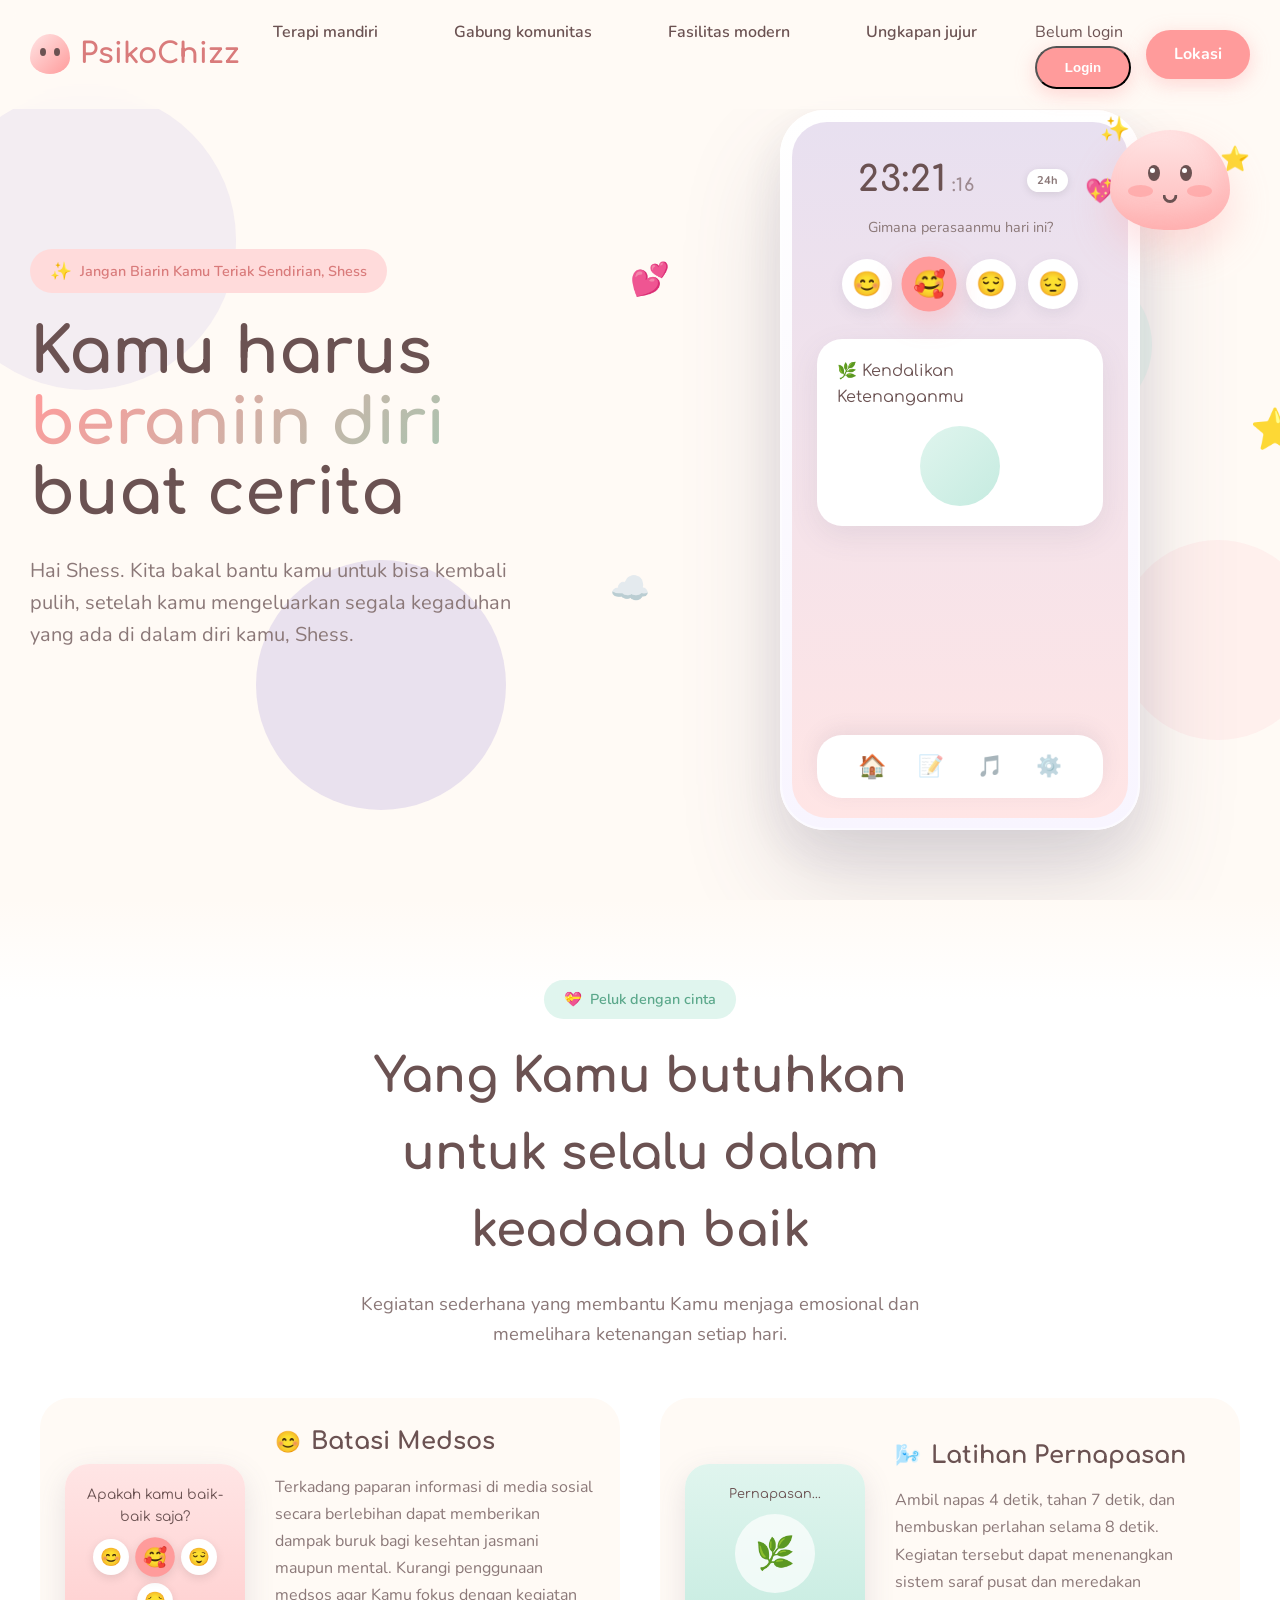
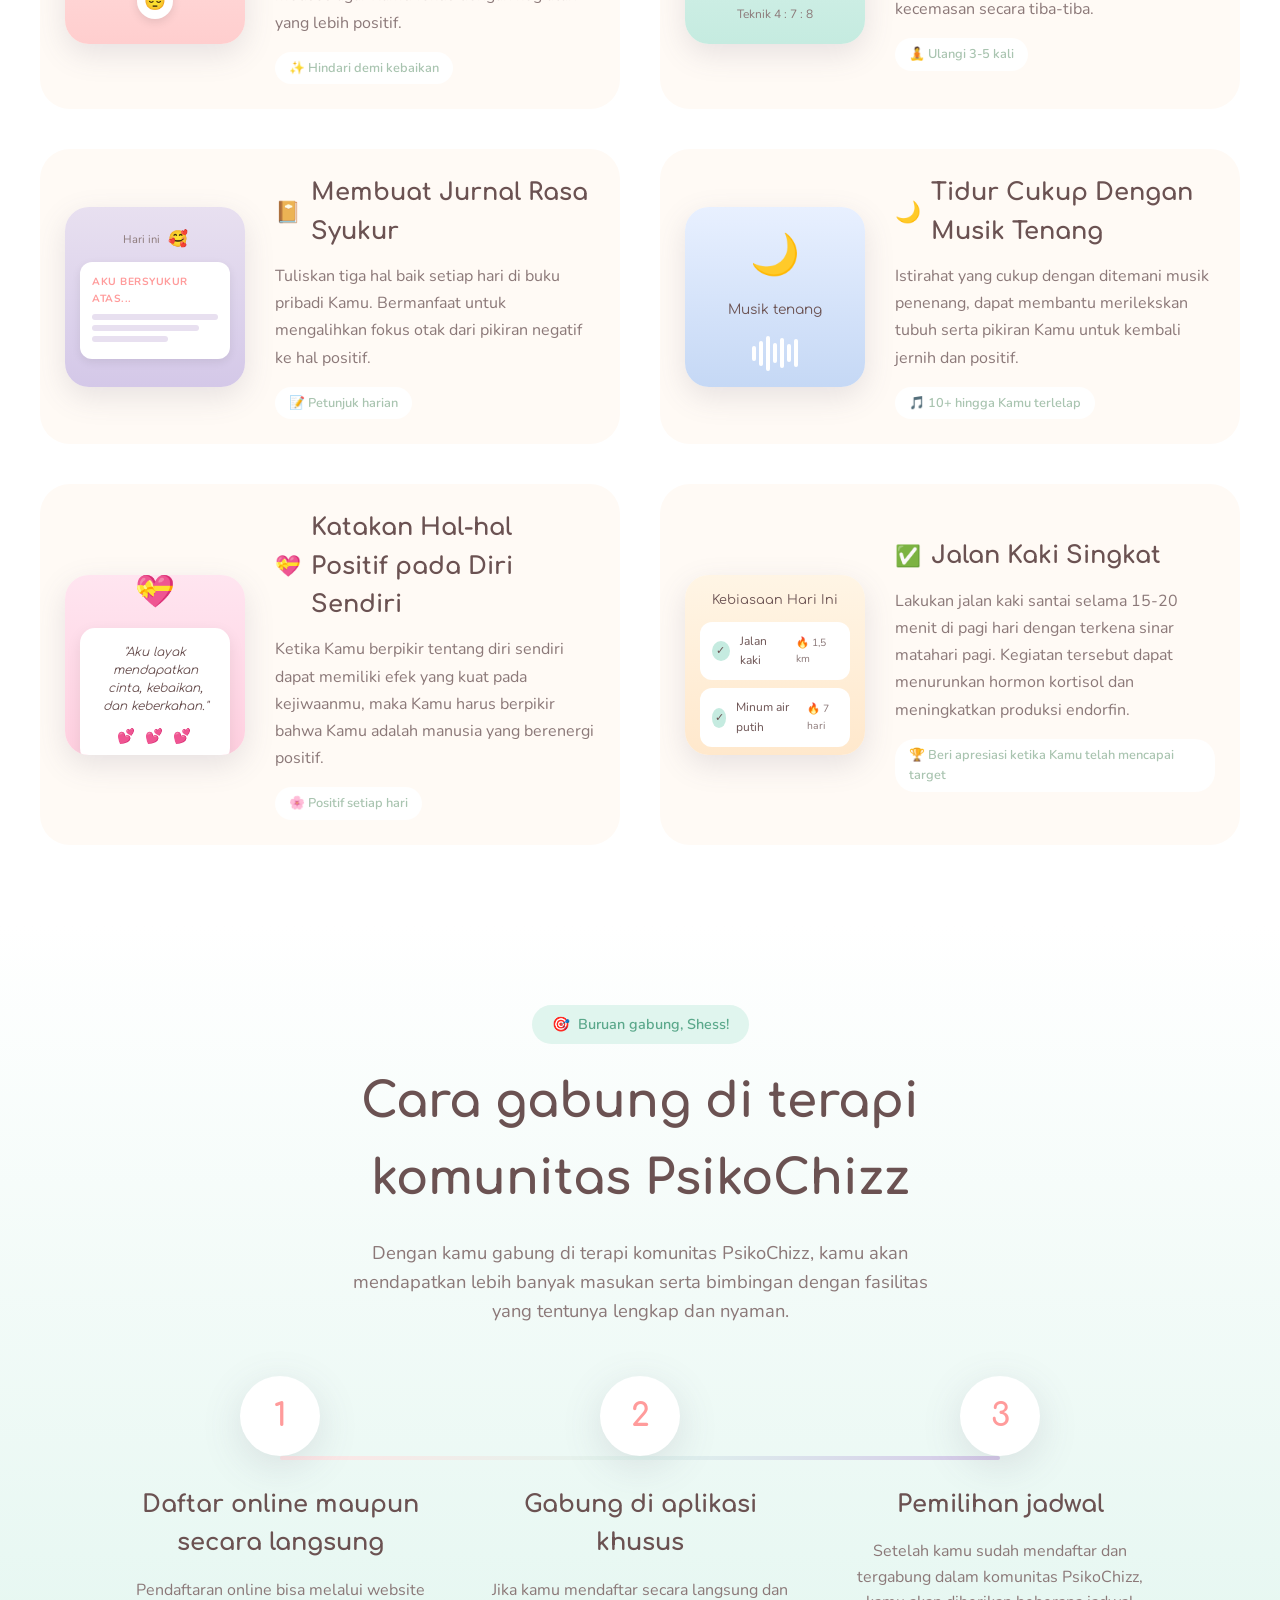
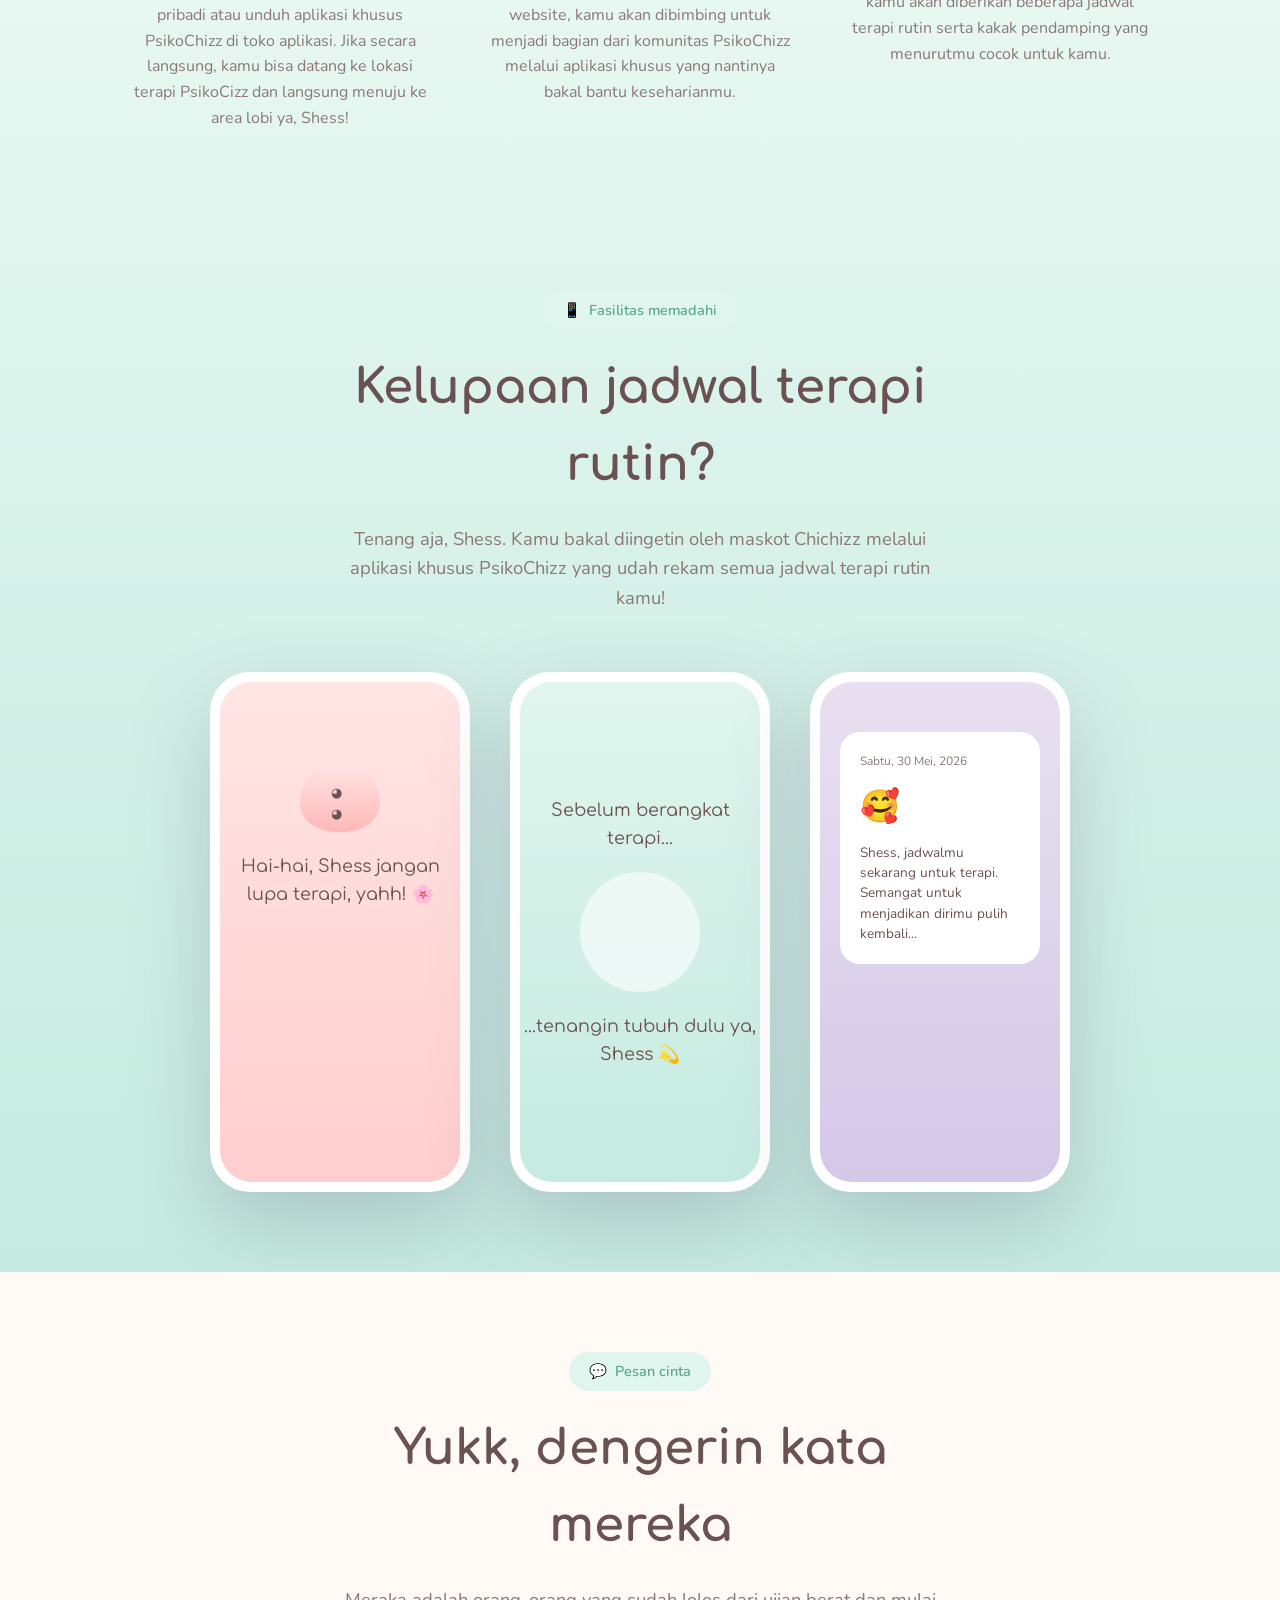
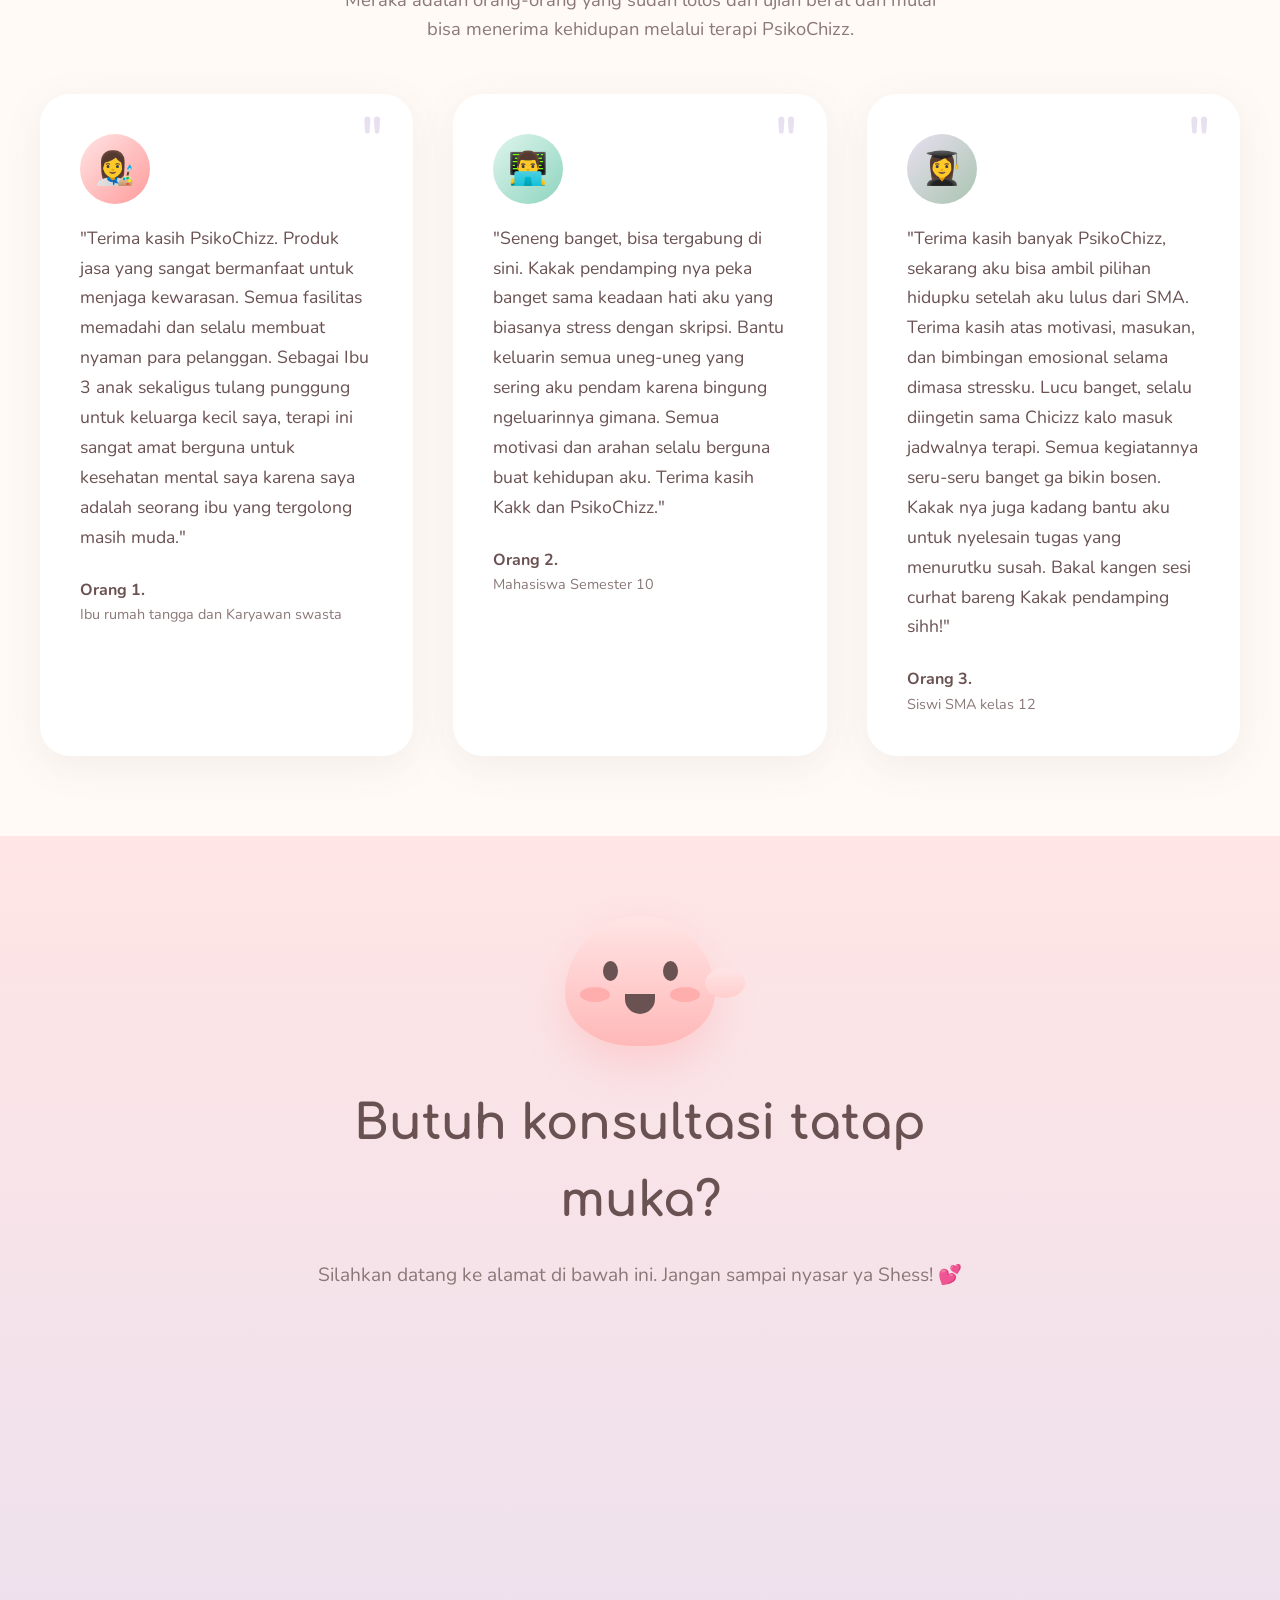
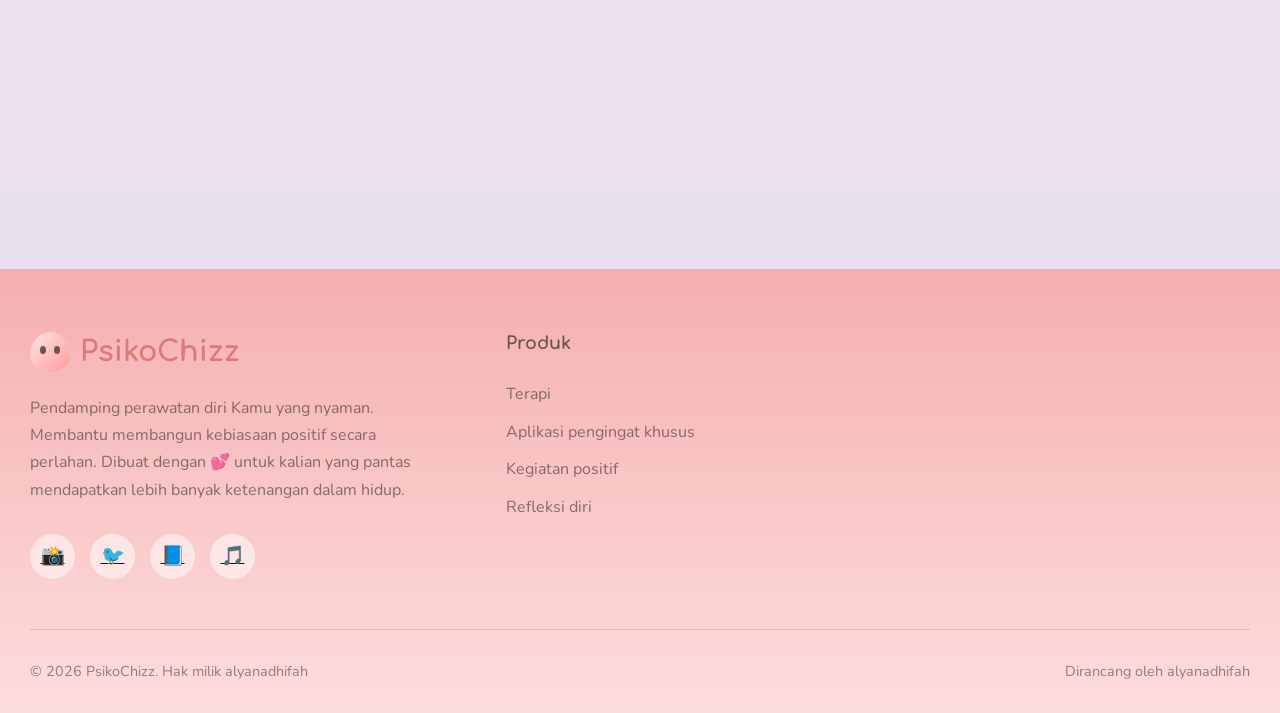
==== commit d6c2a961: "Update index.html" ====
--- a/index.html
+++ b/index.html
@@ -42,7 +42,7 @@
                 <li>
                     <p id="userInfo">Belum login</p>
                     <div id="authArea">
-                        <button onclick="goLogin" class="nav-cta">Login</button>
+                        <button onclick="goLogin()" class="nav-cta">Login</button>
                     </div>
                 </li>
             </ul>
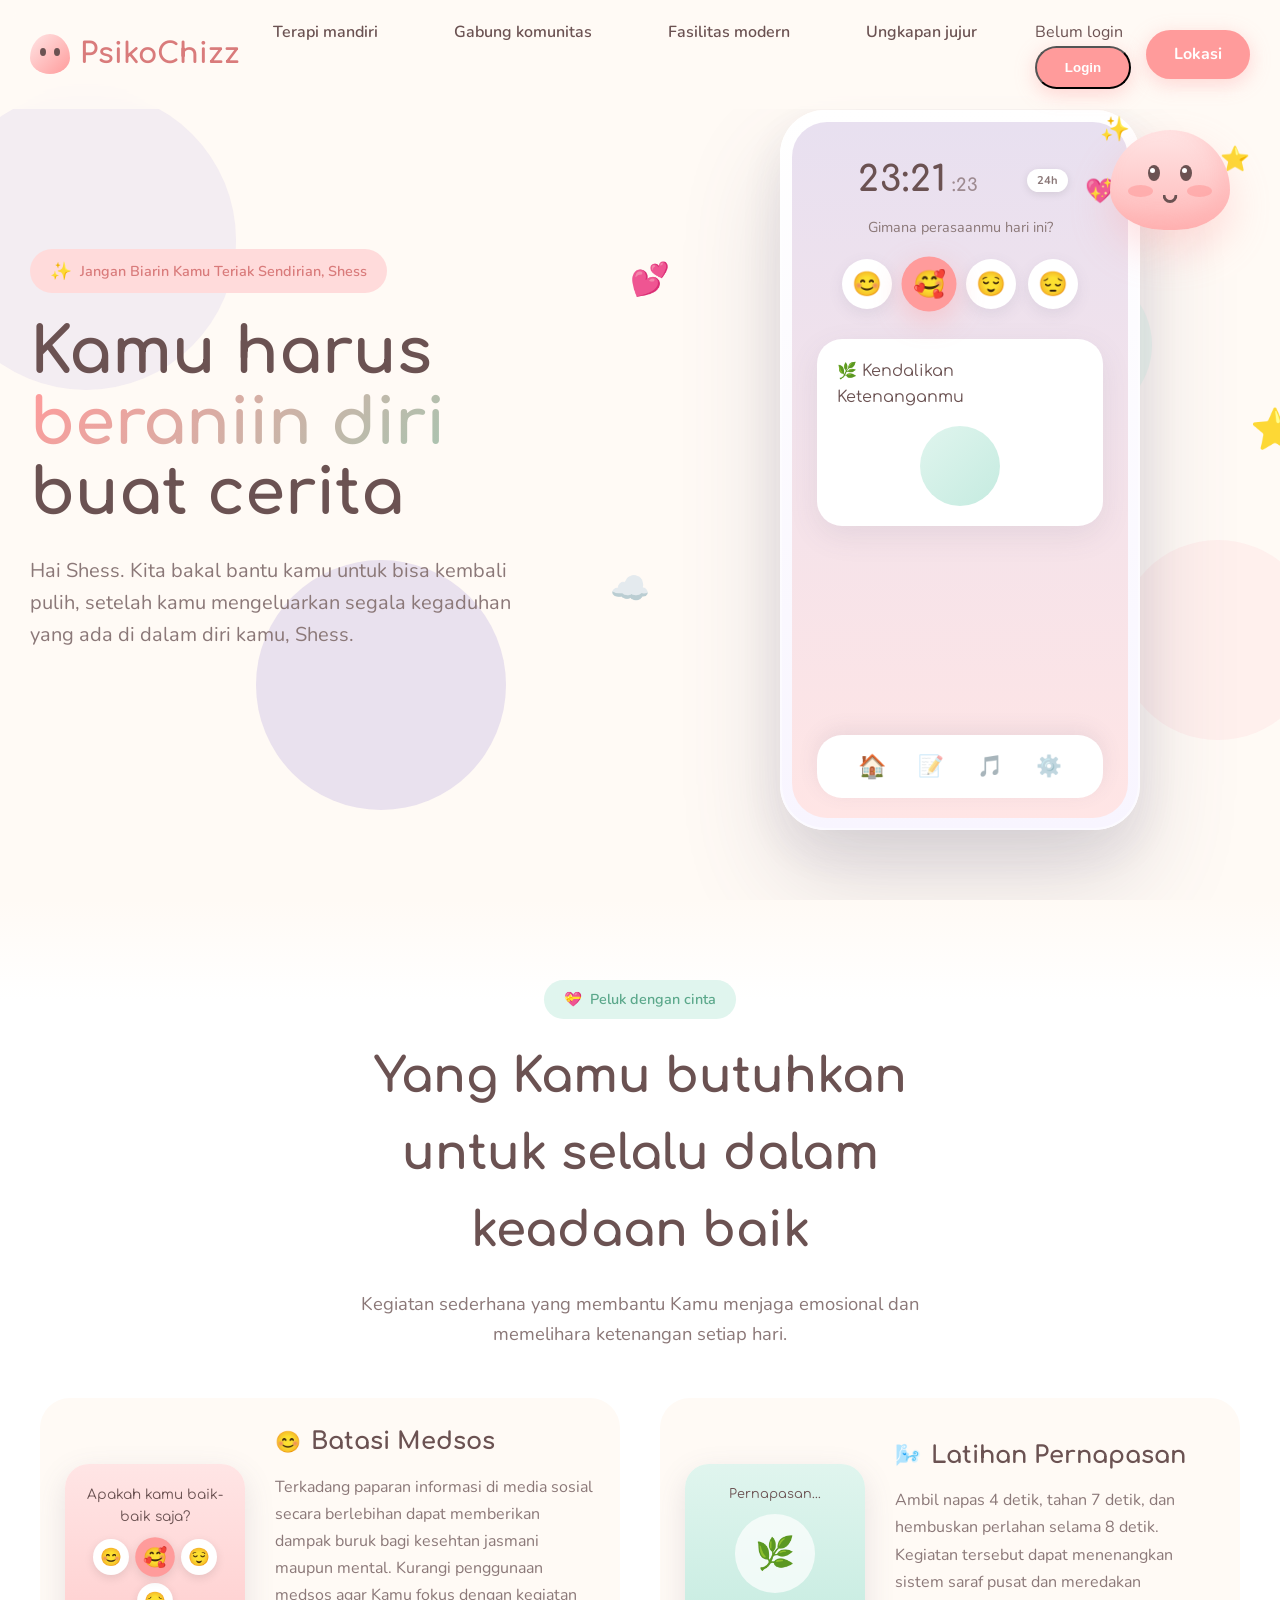
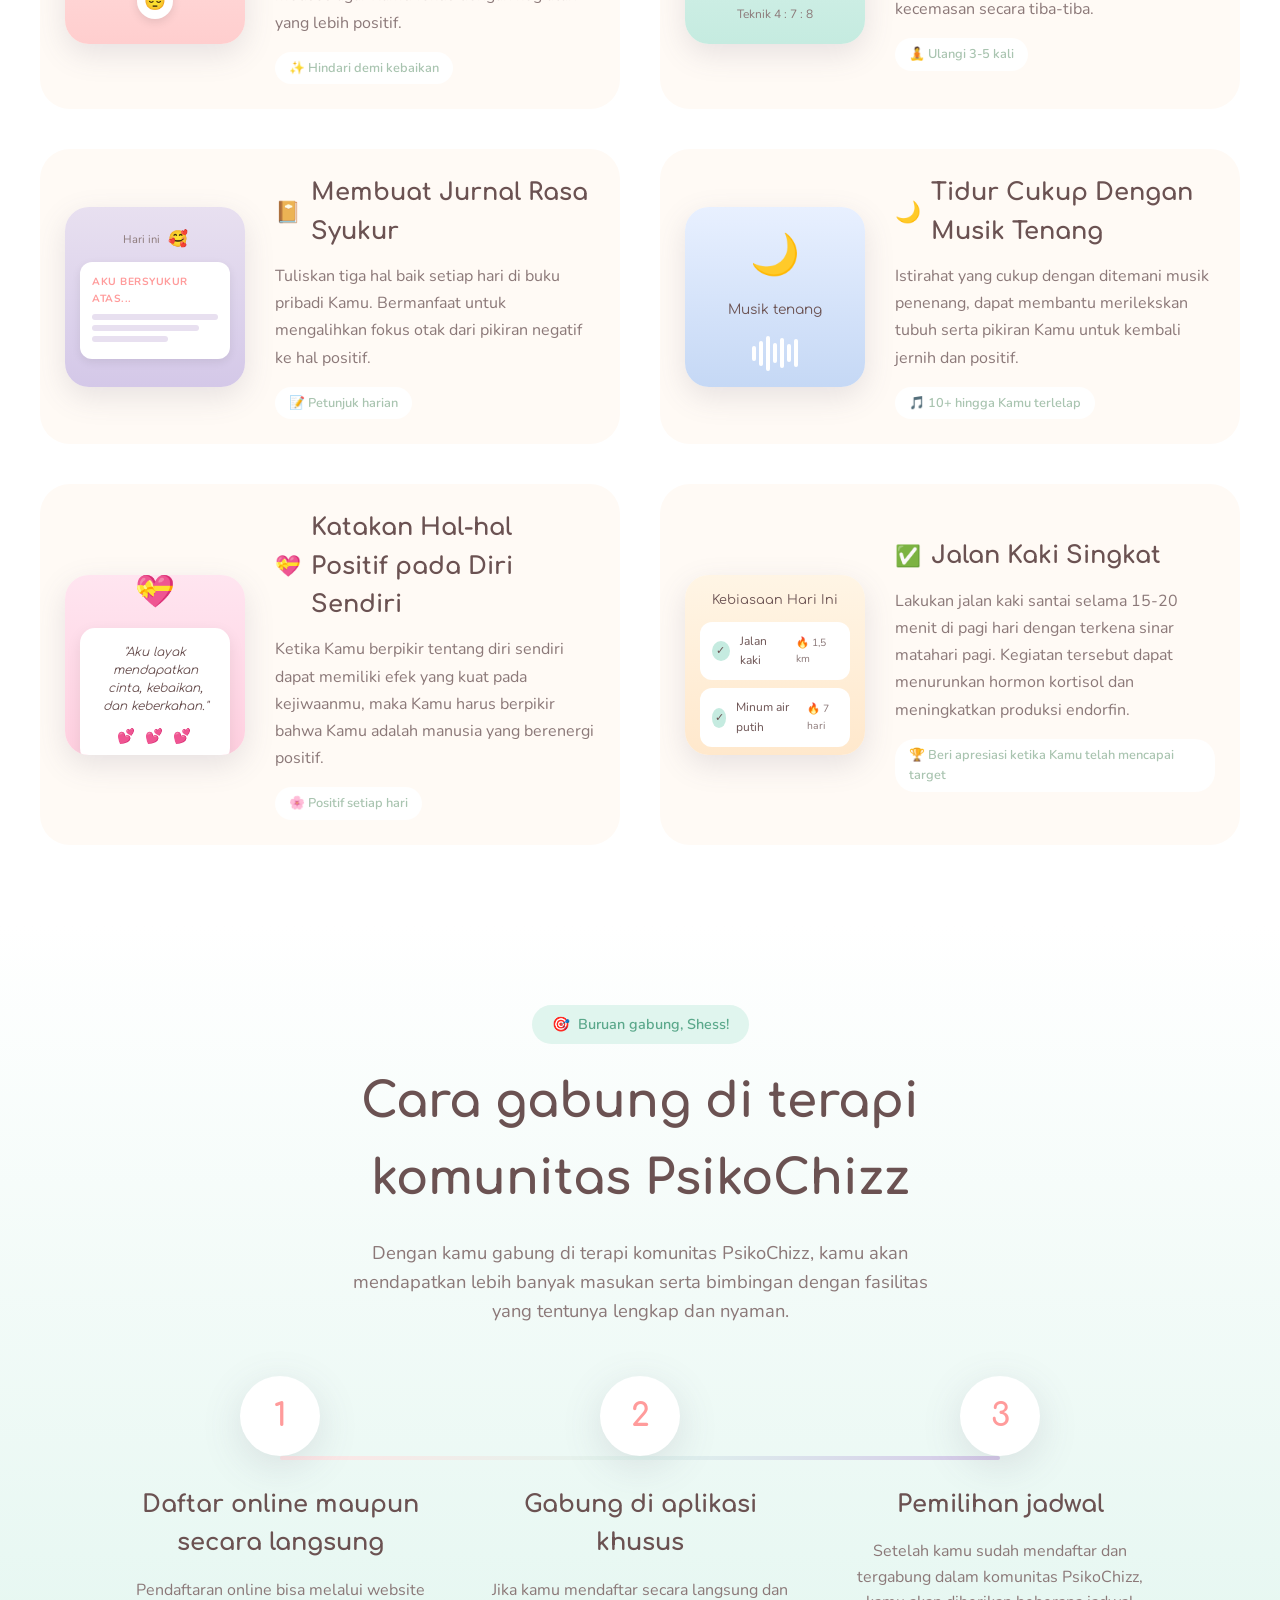
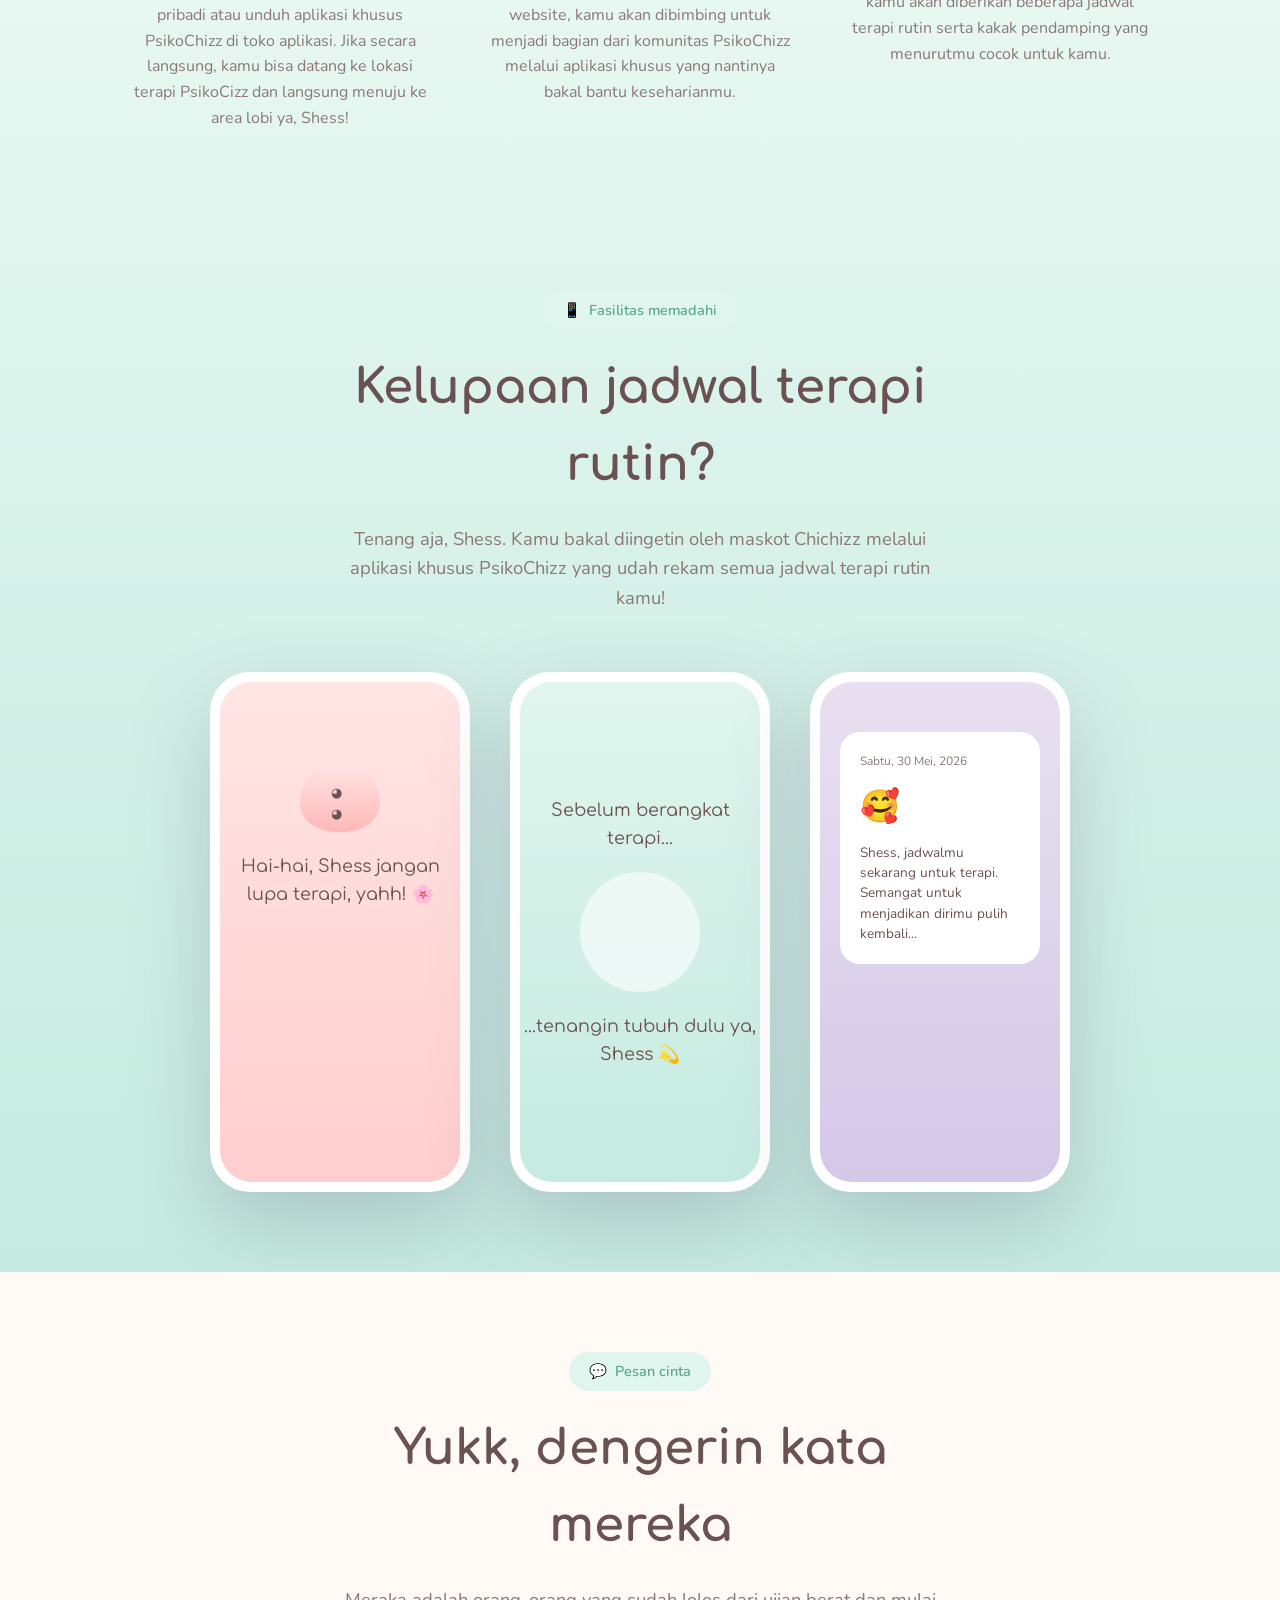
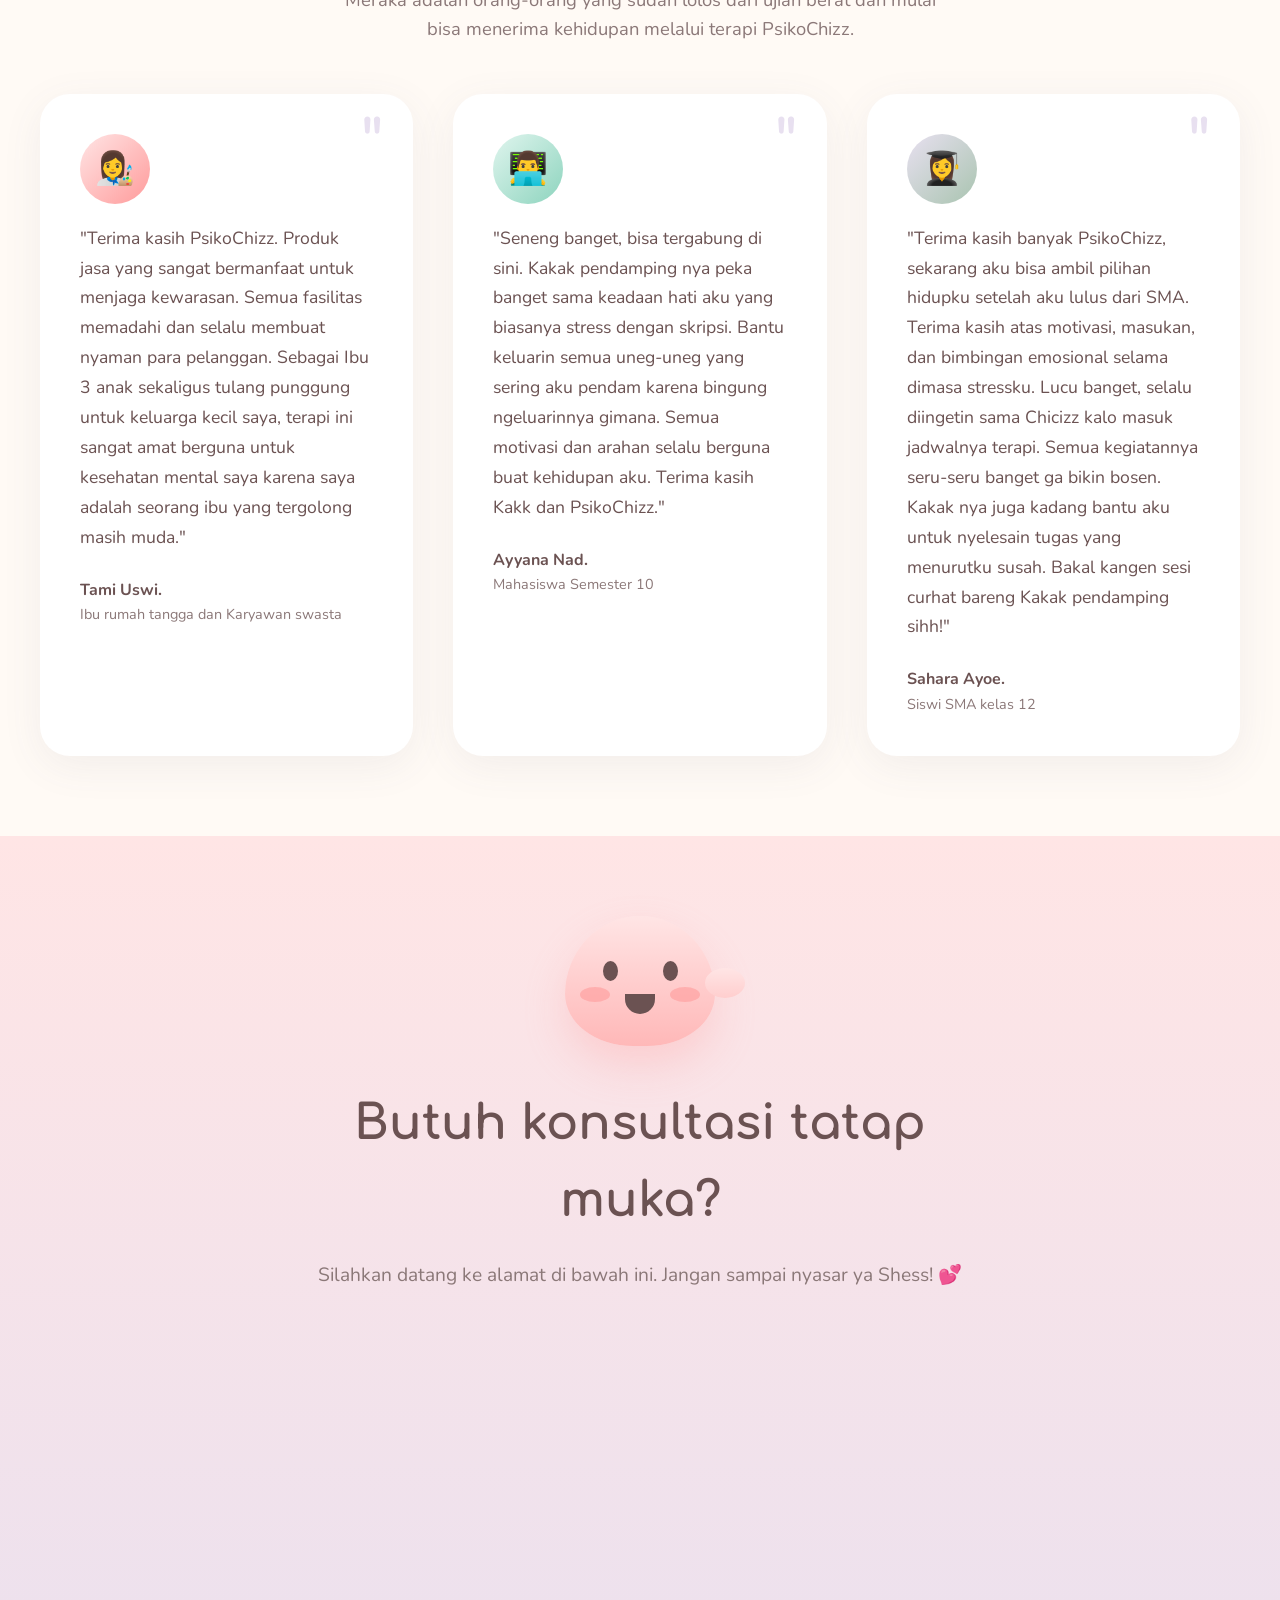
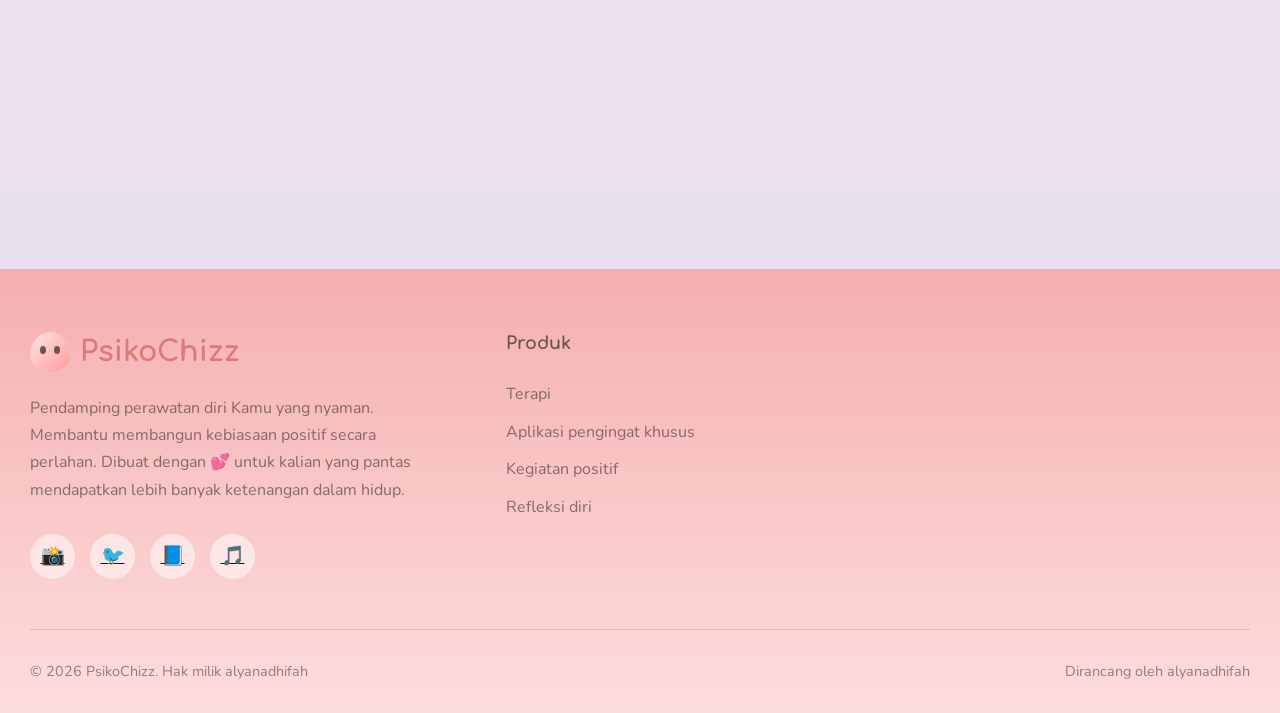
==== commit ed8c910b: "Update index.html" ====
--- a/index.html
+++ b/index.html
@@ -374,19 +374,19 @@
             <div class="testimonial-card reveal">
                 <div class="testimonial-avatar">👩‍🎨</div>
                 <p class="testimonial-text">"Terima kasih PsikoChizz. Produk jasa yang sangat bermanfaat untuk menjaga kewarasan. Semua fasilitas memadahi dan selalu membuat nyaman para pelanggan. Sebagai Ibu 3 anak sekaligus tulang punggung untuk keluarga kecil saya, terapi ini sangat amat berguna untuk kesehatan mental saya karena saya adalah seorang ibu yang tergolong masih muda."</p>
-                <div class="testimonial-author">Orang 1.</div>
+                <div class="testimonial-author">Tami Uswi.</div>
                 <div class="testimonial-role">Ibu rumah tangga dan Karyawan swasta</div>
             </div>
             <div class="testimonial-card reveal">
                 <div class="testimonial-avatar">👨‍💻</div>
                 <p class="testimonial-text">"Seneng banget, bisa tergabung di sini. Kakak pendamping nya peka banget sama keadaan hati aku yang biasanya stress dengan skripsi. Bantu keluarin semua uneg-uneg yang sering aku pendam karena bingung ngeluarinnya gimana. Semua motivasi dan arahan selalu berguna buat kehidupan aku. Terima kasih Kakk dan PsikoChizz."</p>
-                <div class="testimonial-author">Orang 2.</div>
+                <div class="testimonial-author">Ayyana Nad.</div>
                 <div class="testimonial-role">Mahasiswa Semester 10</div>
             </div>
             <div class="testimonial-card reveal">
                 <div class="testimonial-avatar">👩‍🎓</div>
                 <p class="testimonial-text">"Terima kasih banyak PsikoChizz, sekarang aku bisa ambil pilihan hidupku setelah aku lulus dari SMA. Terima kasih atas motivasi, masukan, dan bimbingan emosional selama dimasa stressku. Lucu banget, selalu diingetin sama Chicizz kalo masuk jadwalnya terapi. Semua kegiatannya seru-seru banget ga bikin bosen. Kakak nya juga kadang bantu aku untuk nyelesain tugas yang menurutku susah. Bakal kangen sesi curhat bareng Kakak pendamping sihh!"</p>
-                <div class="testimonial-author">Orang 3.</div>
+                <div class="testimonial-author">Sahara Ayoe.</div>
                 <div class="testimonial-role">Siswi SMA kelas 12</div>
             </div>
         </div>
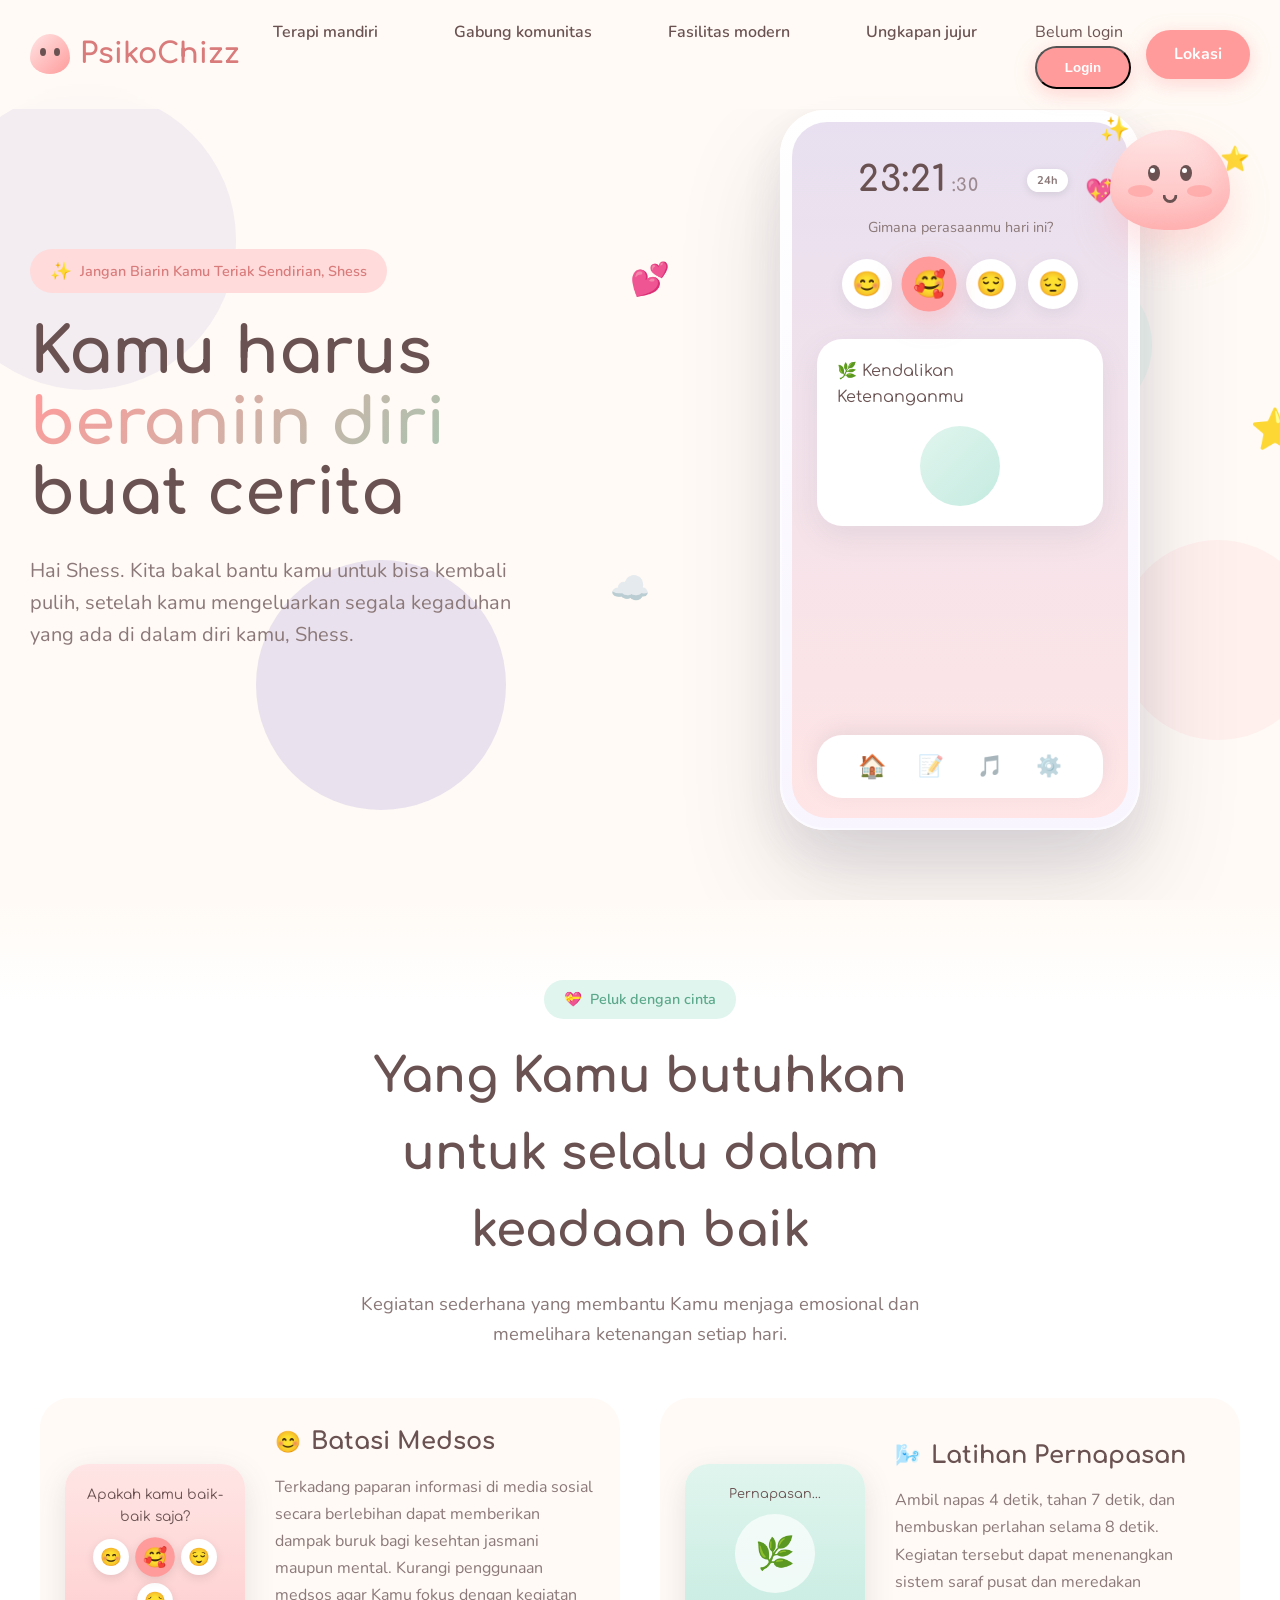
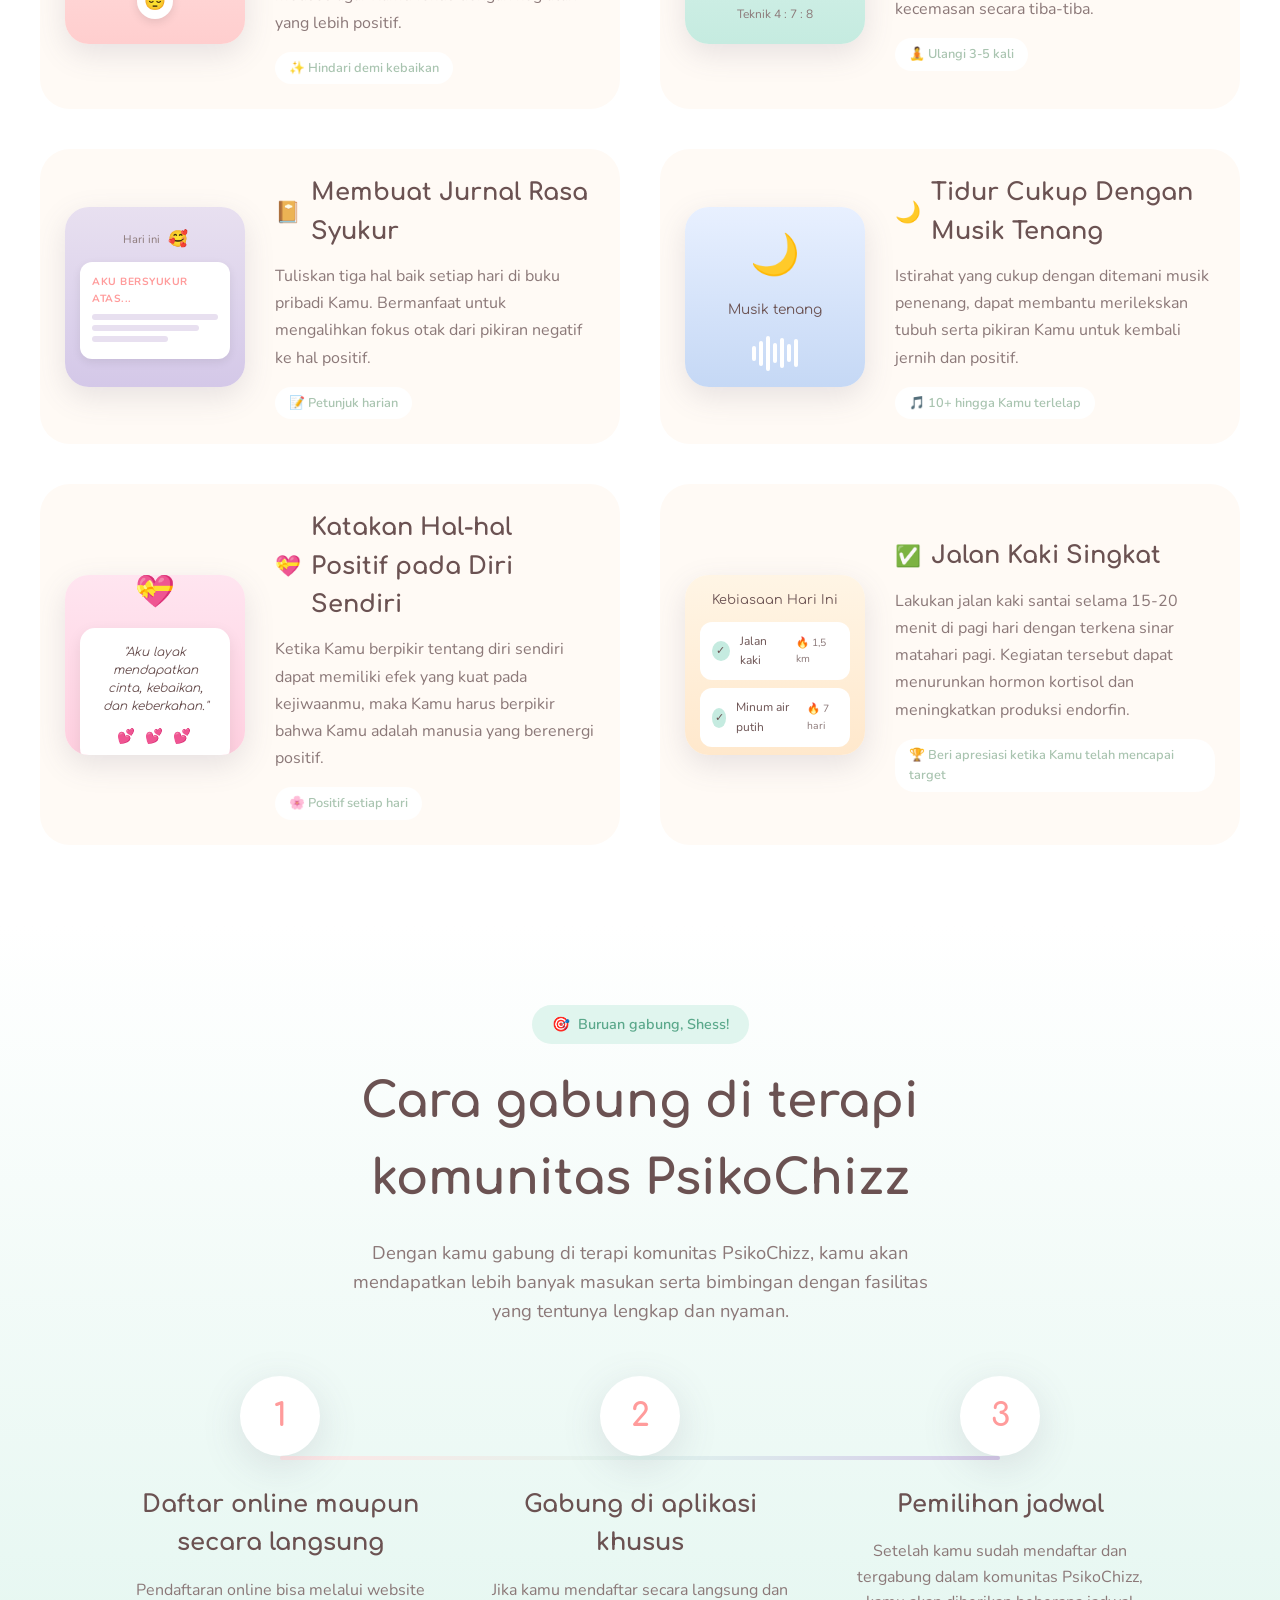
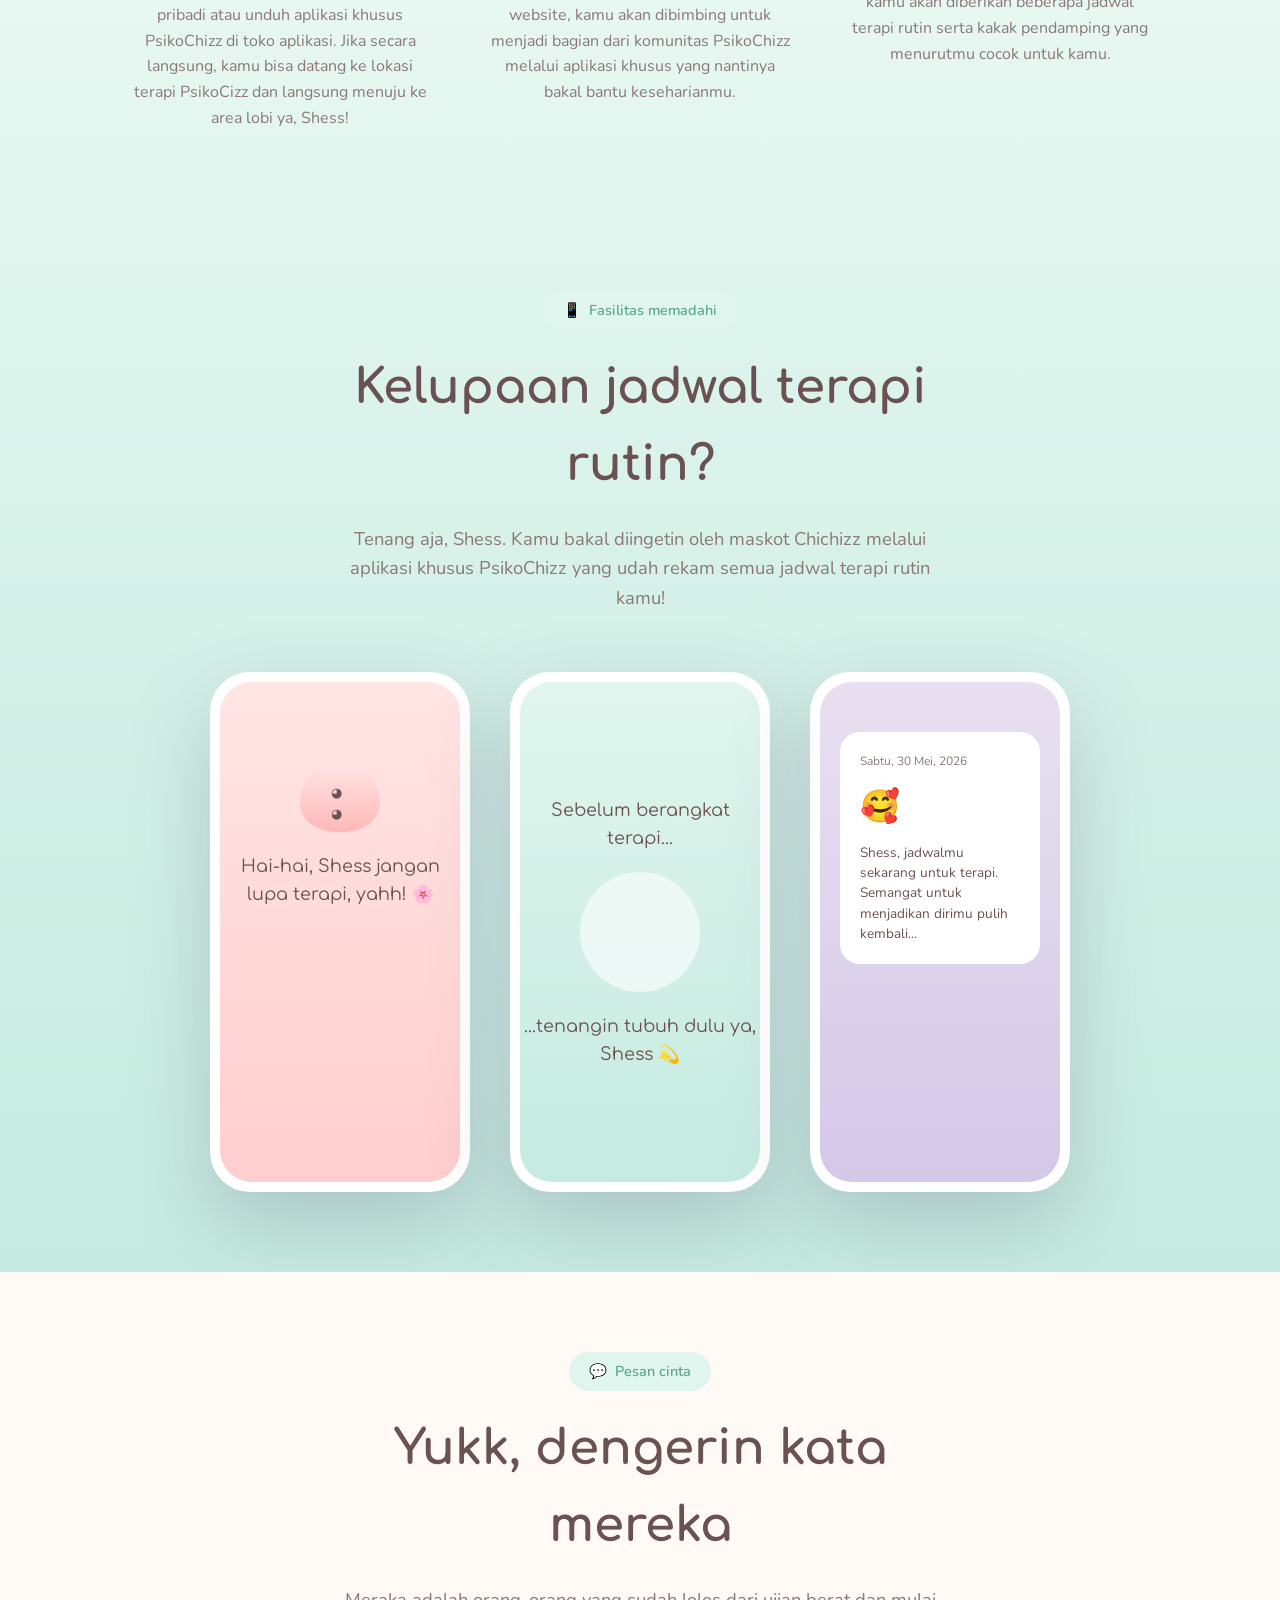
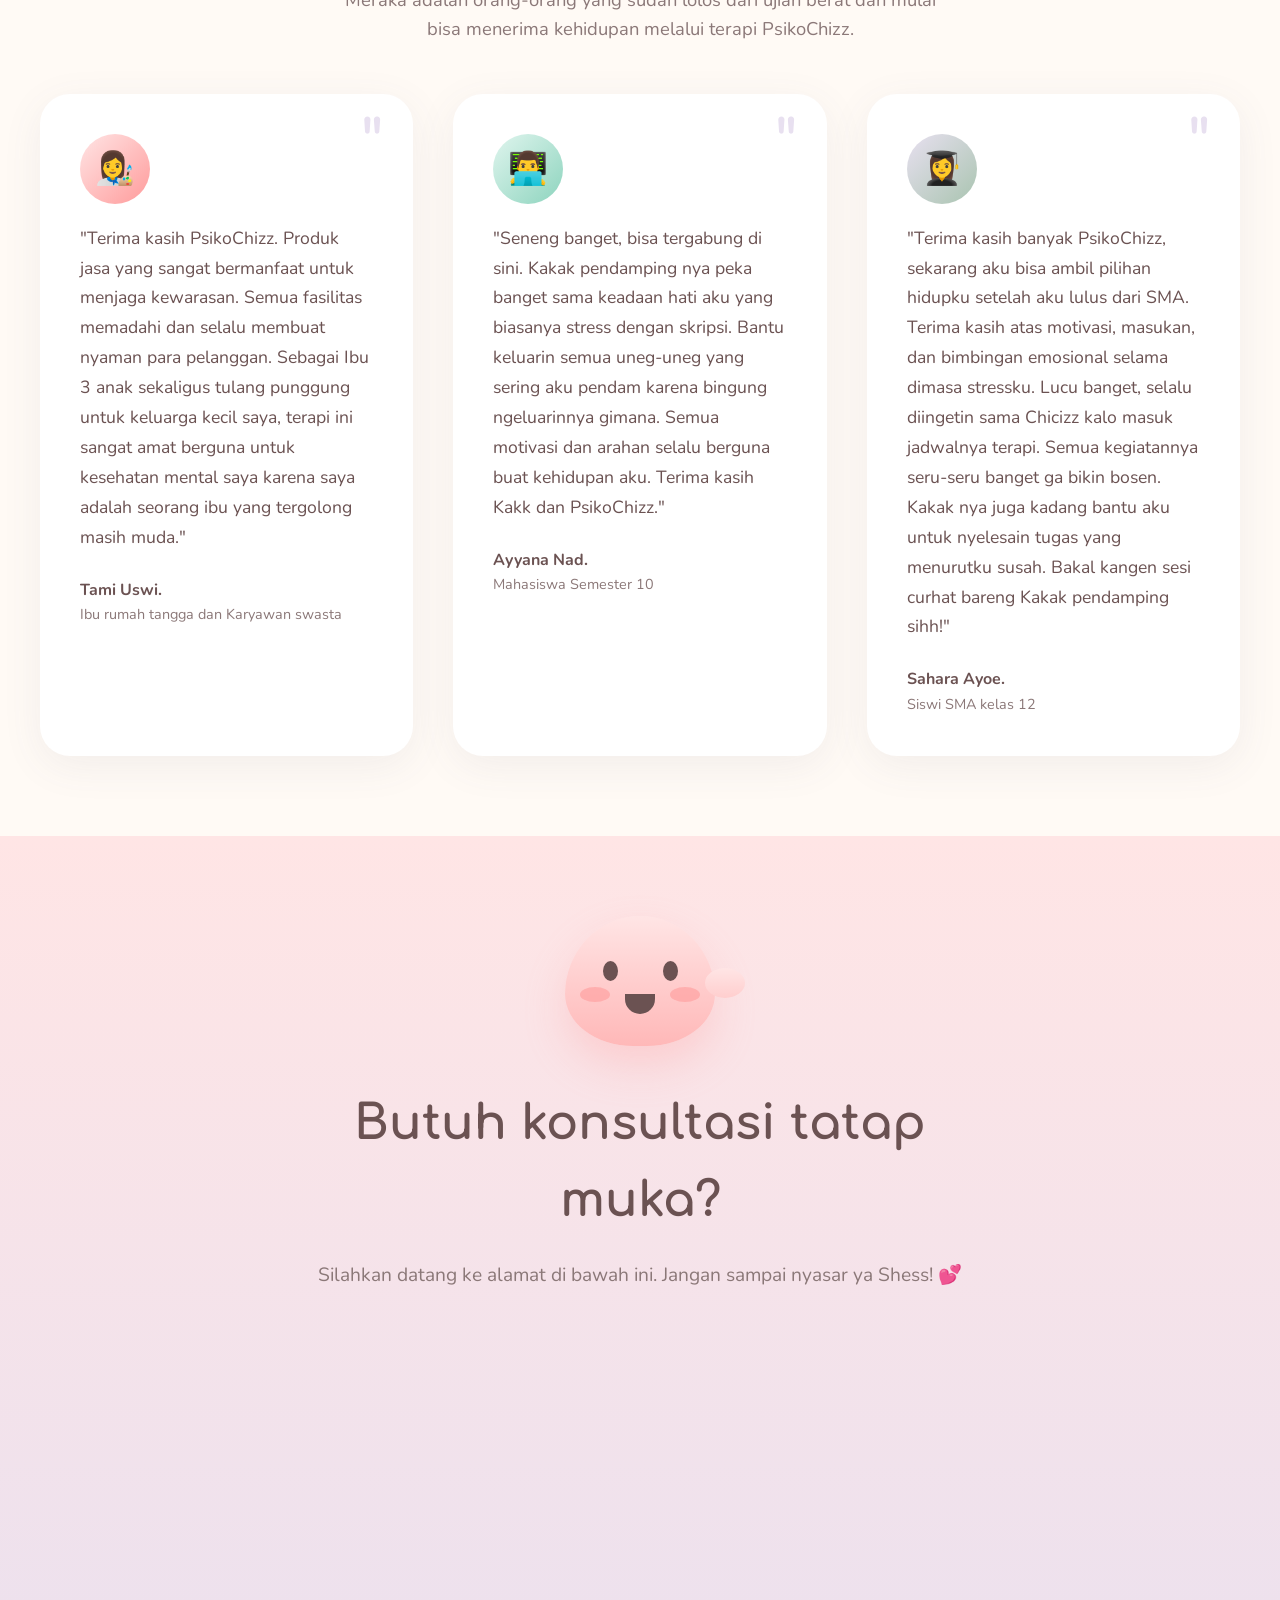
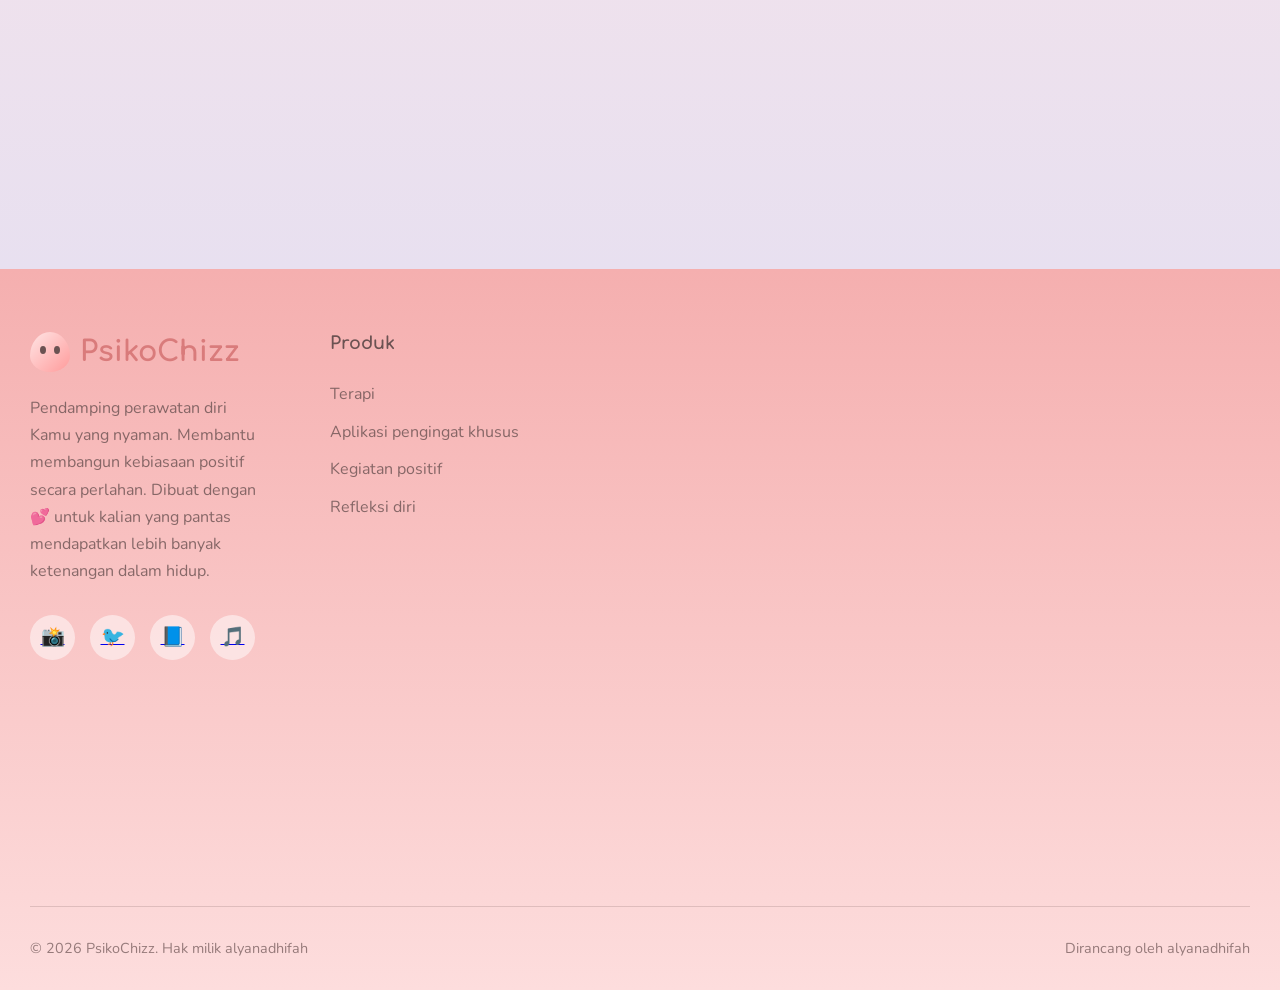
==== commit 2bd429f7: "Update index.html" ====
--- a/index.html
+++ b/index.html
@@ -431,6 +431,7 @@
                         <li><a href="#">Aplikasi pengingat khusus</a></li>
                         <li><a href="#">Kegiatan positif</a></li>
                         <li><a href="#">Refleksi diri</a></li>
+                        <iframe width="560" height="315" src="https://www.youtube.com/embed/GMN6NbB4bx4?si=5AdGkAIK1jaLkrik" title="YouTube video player" frameborder="0" allow="accelerometer; autoplay; clipboard-write; encrypted-media; gyroscope; picture-in-picture; web-share" referrerpolicy="strict-origin-when-cross-origin" allowfullscreen></iframe>
                     </ul>
                 </div>
                 
